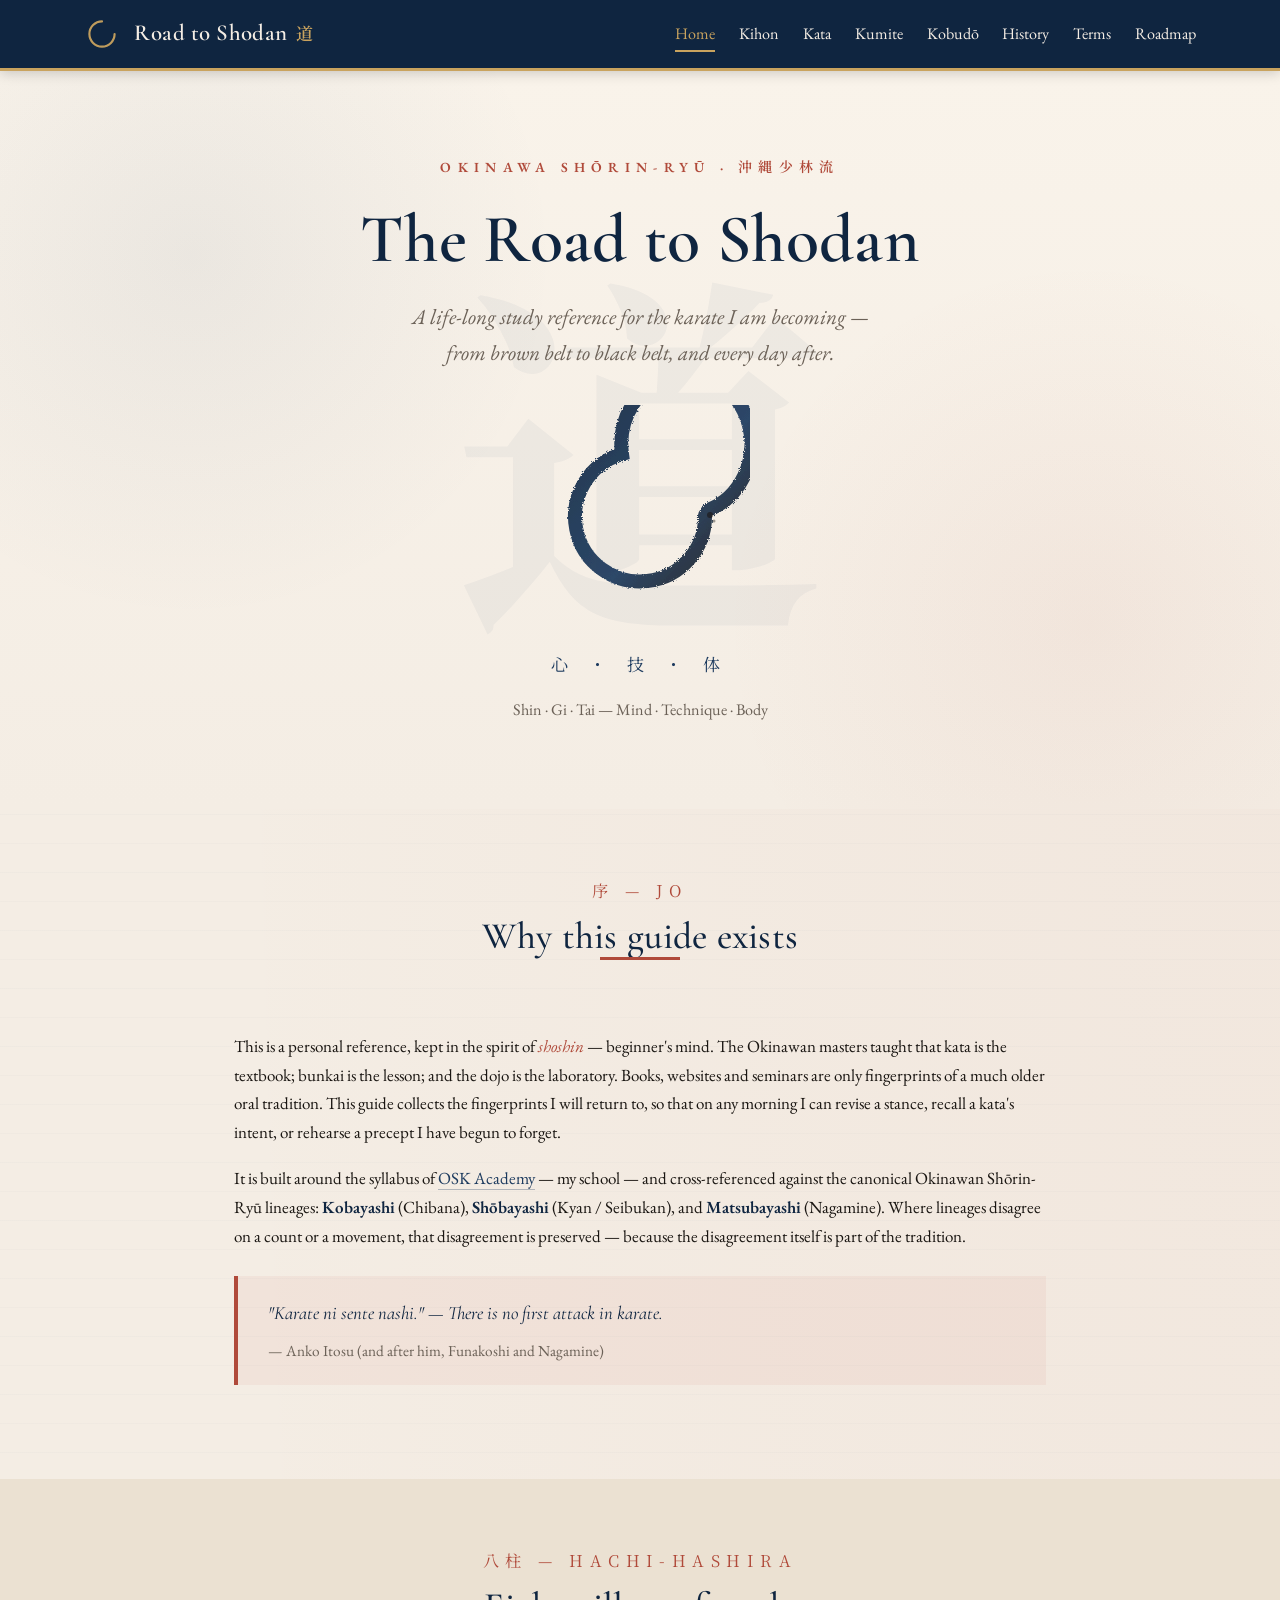
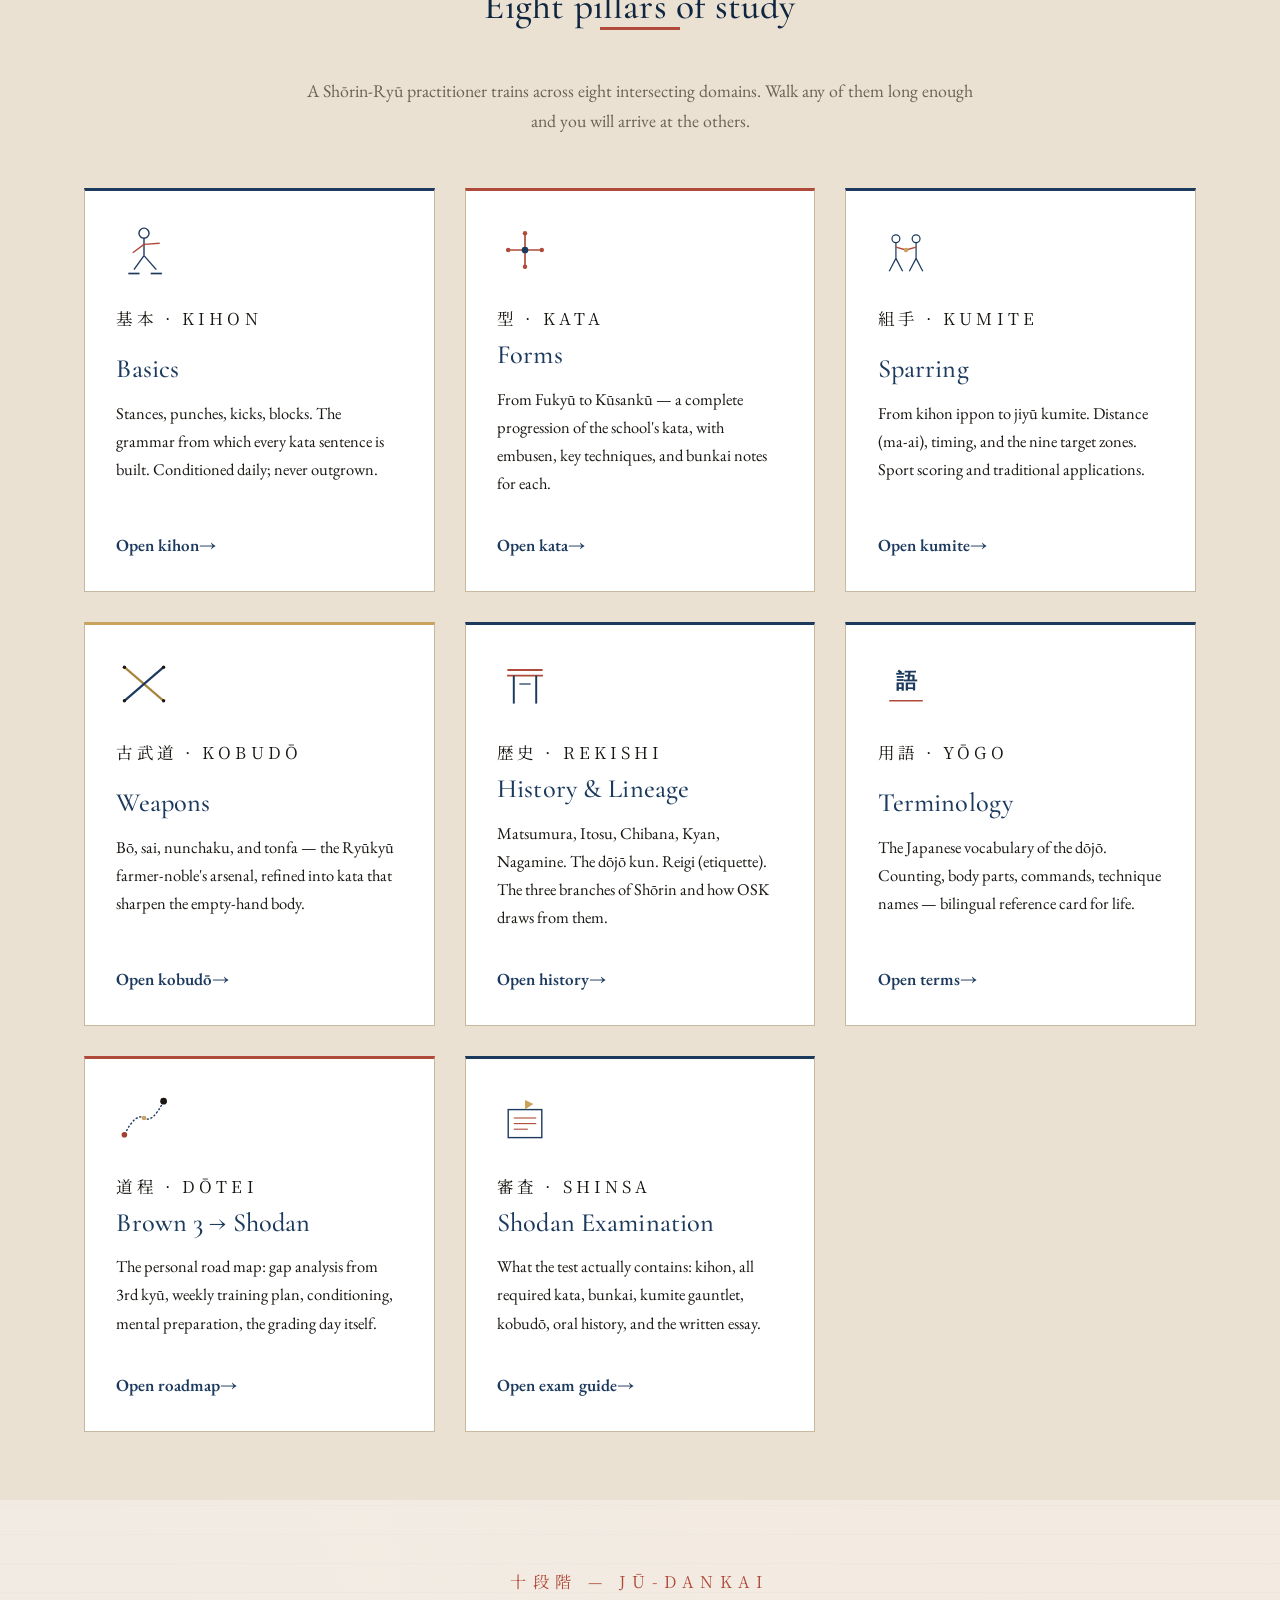
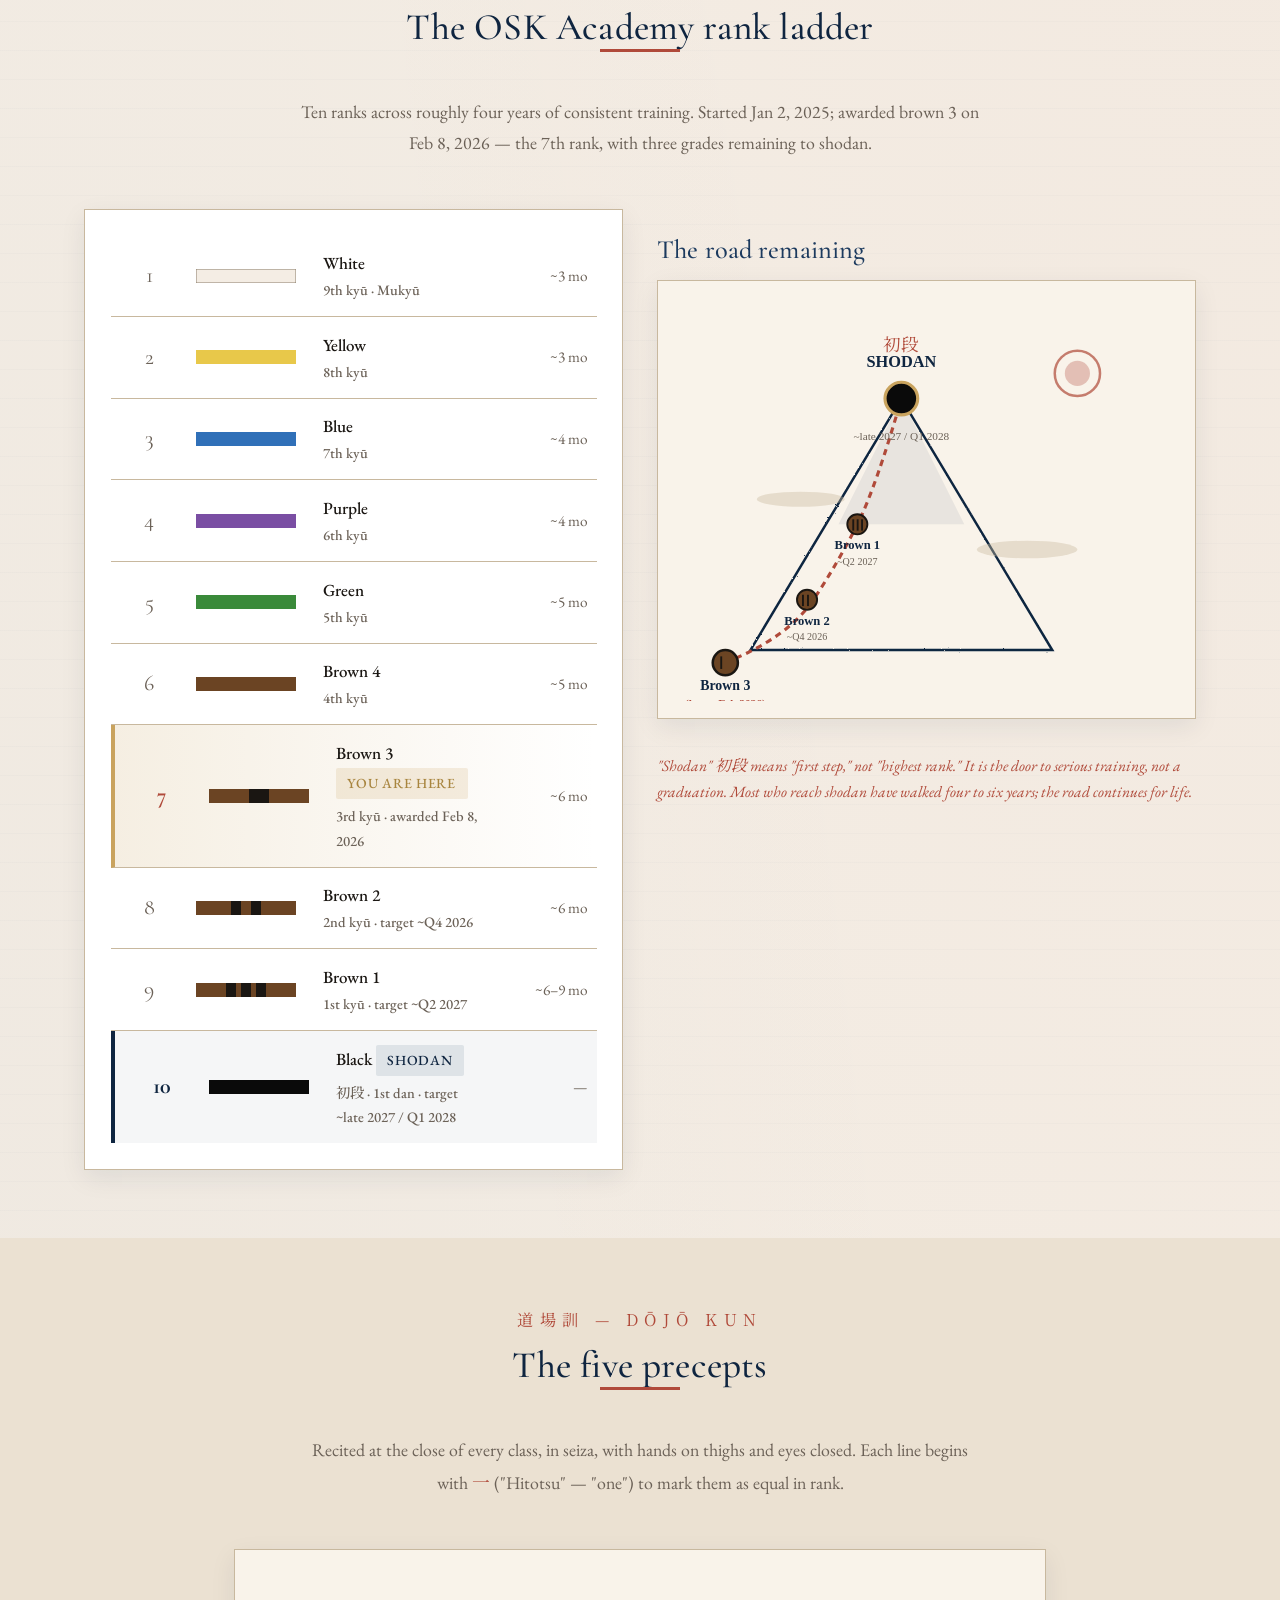
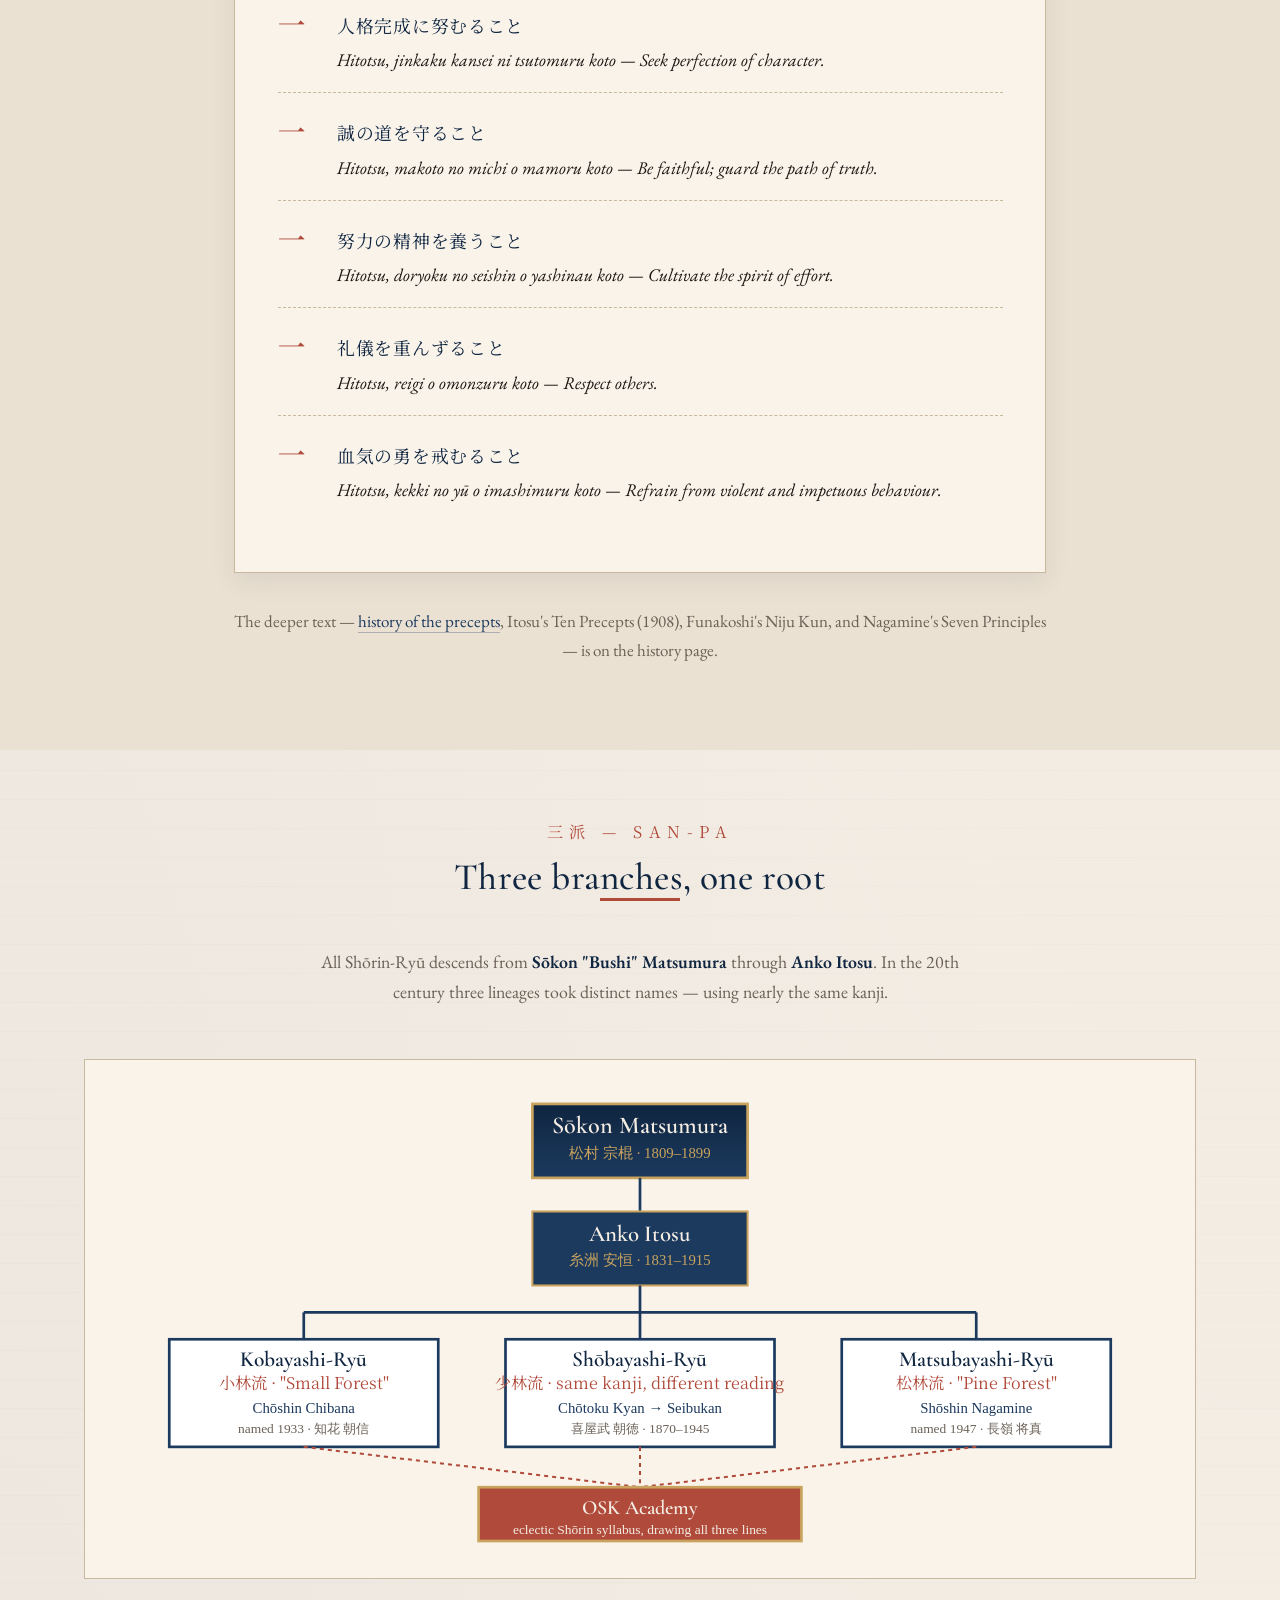
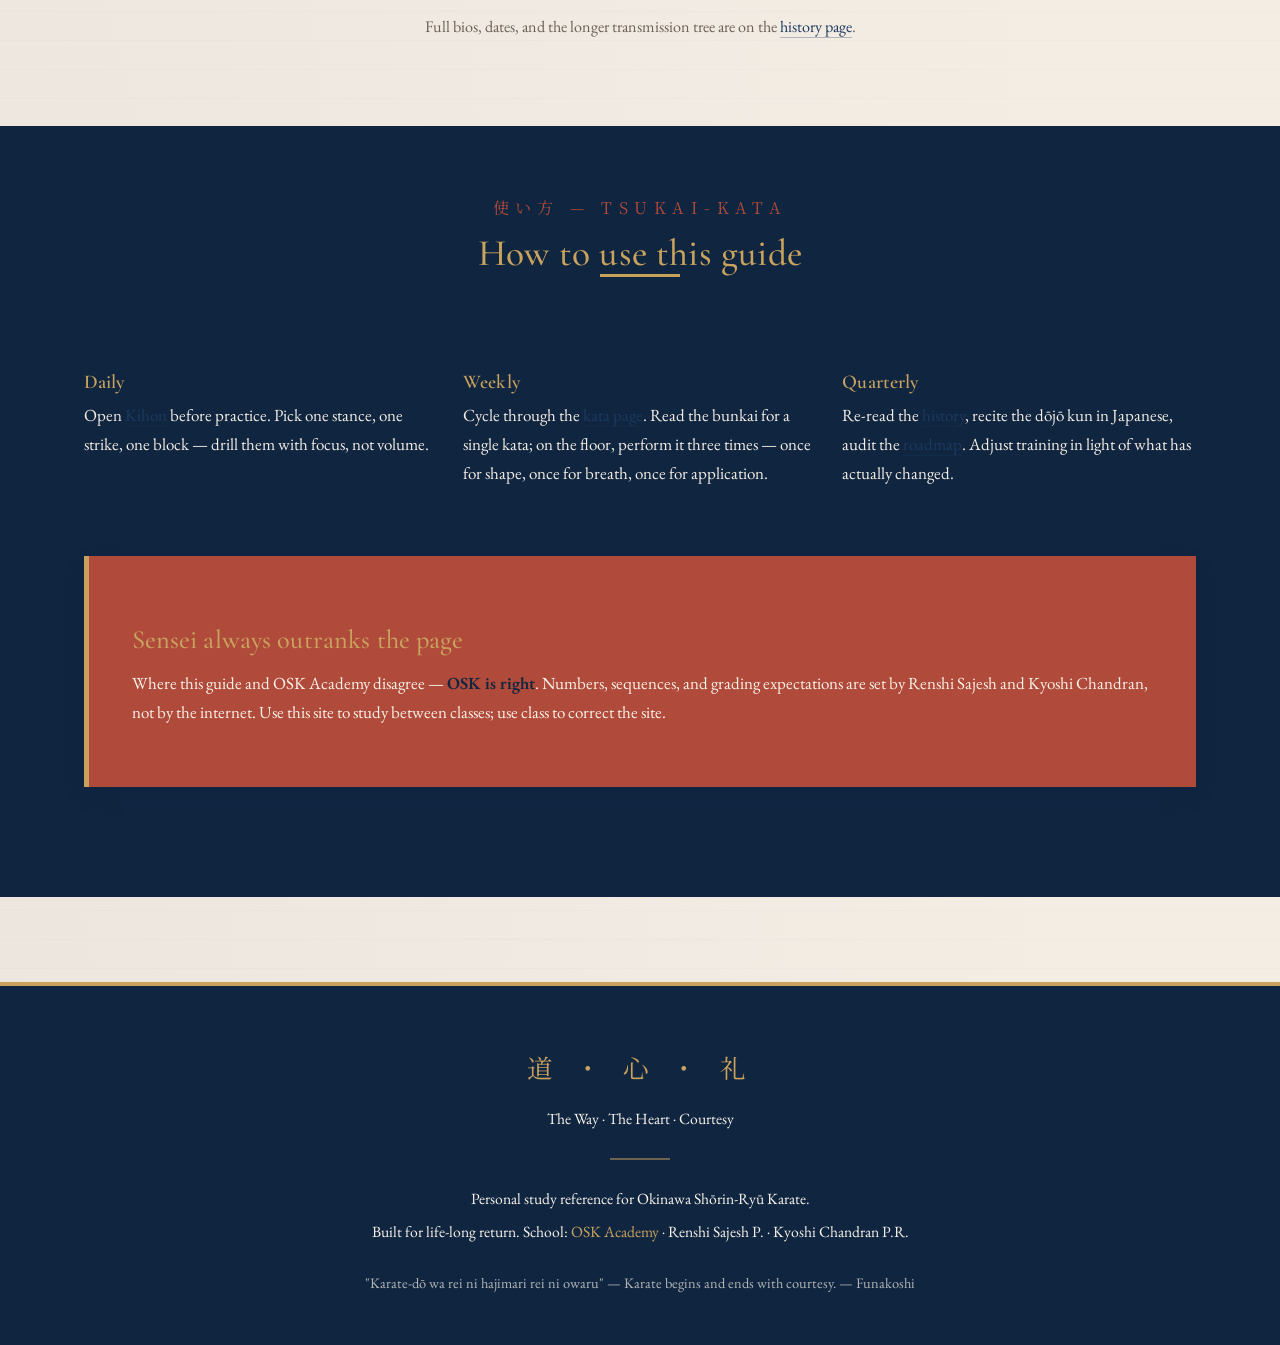
==== index.html @ ff80595d "Correct rank to Brown 3 (3rd kyu, Feb 8 2026); add Cloudflare beacon Belt order in OSK Academy is wh" ====
<!doctype html>
<html lang="en">
<head>
<meta charset="utf-8">
<meta name="viewport" content="width=device-width, initial-scale=1">
<title>Road to Shodan — Okinawa Shorin-Ryu Karate</title>
<meta name="description" content="A life-long study reference for Okinawa Shorin-Ryu Karate. Kihon, kata, kumite, kobudo, history, and the road from brown 3 to shodan.">
<link rel="preconnect" href="https://fonts.googleapis.com">
<link rel="preconnect" href="https://fonts.gstatic.com" crossorigin>
<link href="https://fonts.googleapis.com/css2?family=Cormorant+Garamond:wght@400;500;600;700&family=EB+Garamond:wght@400;500;600&family=Noto+Serif+JP:wght@400;500;700&family=JetBrains+Mono:wght@400;500&display=swap" rel="stylesheet">
<link rel="stylesheet" href="assets/styles.css">
<!-- Cloudflare Web Analytics -->
<script defer src="https://static.cloudflareinsights.com/beacon.min.js" data-cf-beacon='{"token": "e20171382c37479f917e4cc268267b56"}'></script>
</head>
<body>

<!-- ============ TOP NAV ============ -->
<header class="topnav">
  <div class="container">
    <a href="index.html" class="brand">
      <!-- Enso mini logo -->
      <svg width="36" height="36" viewBox="0 0 100 100" aria-hidden="true">
        <defs>
          <filter id="ink-mini" x="-20%" y="-20%" width="140%" height="140%">
            <feTurbulence type="fractalNoise" baseFrequency="0.6" numOctaves="2" seed="3"/>
            <feDisplacementMap in="SourceGraphic" scale="2"/>
          </filter>
        </defs>
        <path d="M 85 50 A 35 35 0 1 1 50 15" fill="none" stroke="#c9a35e" stroke-width="6" stroke-linecap="round" filter="url(#ink-mini)" opacity="0.95"/>
      </svg>
      <span class="brand-text">Road to Shodan<span class="brand-jp">道</span></span>
    </a>
    <nav>
      <ul>
        <li><a href="index.html" class="active">Home</a></li>
        <li><a href="kihon.html">Kihon</a></li>
        <li><a href="kata.html">Kata</a></li>
        <li><a href="kumite.html">Kumite</a></li>
        <li><a href="kobudo.html">Kobudō</a></li>
        <li><a href="history.html">History</a></li>
        <li><a href="terminology.html">Terms</a></li>
        <li><a href="roadmap.html">Roadmap</a></li>
      </ul>
    </nav>
  </div>
</header>

<!-- ============ HERO ============ -->
<section class="hero">
  <div class="kanji-watermark" aria-hidden="true">道</div>
  <div class="container">
    <p class="eyebrow">Okinawa Shōrin-Ryū · 沖縄少林流</p>
    <h1>The Road to Shodan</h1>
    <p class="lede">A life-long study reference for the karate I am becoming —<br>from brown belt to black belt, and every day after.</p>

    <!-- Enso (zen circle) -->
    <svg class="enso-hero" viewBox="0 0 220 220" aria-hidden="true">
      <defs>
        <filter id="ink-rough" x="-10%" y="-10%" width="120%" height="120%">
          <feTurbulence type="fractalNoise" baseFrequency="0.9" numOctaves="2" seed="7"/>
          <feDisplacementMap in="SourceGraphic" scale="3.5"/>
        </filter>
        <linearGradient id="ensoGrad" x1="0%" y1="0%" x2="100%" y2="100%">
          <stop offset="0%" stop-color="#0f2540"/>
          <stop offset="60%" stop-color="#1c3a5e"/>
          <stop offset="100%" stop-color="#1a1612"/>
        </linearGradient>
      </defs>
      <!-- Brush-stroke enso, thick to thin -->
      <path d="M 175 110
               A 65 65 0 1 1 92 49
               A 65 70 0 1 1 178 105"
            fill="none"
            stroke="url(#ensoGrad)"
            stroke-width="14"
            stroke-linecap="round"
            filter="url(#ink-rough)"
            opacity="0.92"/>
      <!-- inner small splatter -->
      <circle cx="180" cy="110" r="3" fill="#1a1612" opacity="0.6"/>
      <circle cx="184" cy="116" r="1.5" fill="#1a1612" opacity="0.4"/>
    </svg>

    <p class="breadcrumb-jp">心 ・ 技 ・ 体</p>
    <p style="color: var(--gray-soft); font-size: 0.95rem; margin-top: 0.25rem;">Shin · Gi · Tai — Mind · Technique · Body</p>
  </div>
</section>

<!-- ============ ABOUT ============ -->
<section>
  <div class="container-narrow">
    <div class="section-title">
      <span class="jp">序 — Jo</span>
      <h2>Why this guide exists</h2>
    </div>
    <p>This is a personal reference, kept in the spirit of <em>shoshin</em> — beginner's mind. The Okinawan masters taught that kata is the textbook; bunkai is the lesson; and the dojo is the laboratory. Books, websites and seminars are only fingerprints of a much older oral tradition. This guide collects the fingerprints I will return to, so that on any morning I can revise a stance, recall a kata's intent, or rehearse a precept I have begun to forget.</p>
    <p>It is built around the syllabus of <a href="https://oskacademy.com" target="_blank" rel="noopener">OSK Academy</a> — my school — and cross-referenced against the canonical Okinawan Shōrin-Ryū lineages: <strong>Kobayashi</strong> (Chibana), <strong>Shōbayashi</strong> (Kyan / Seibukan), and <strong>Matsubayashi</strong> (Nagamine). Where lineages disagree on a count or a movement, that disagreement is preserved — because the disagreement itself is part of the tradition.</p>
    <blockquote>
      "Karate ni sente nashi." — There is no first attack in karate.
      <cite>— Anko Itosu (and after him, Funakoshi and Nagamine)</cite>
    </blockquote>
  </div>
</section>

<!-- ============ EIGHT PILLARS ============ -->
<section class="alt">
  <div class="container">
    <div class="section-title">
      <span class="jp">八柱 — Hachi-Hashira</span>
      <h2>Eight pillars of study</h2>
      <p class="lede">A Shōrin-Ryū practitioner trains across eight intersecting domains. Walk any of them long enough and you will arrive at the others.</p>
    </div>

    <div class="card-grid">

      <a href="kihon.html" class="card" style="border-top-color: var(--indigo);">
        <div class="card-icon">
          <!-- Kihon icon: stance silhouette -->
          <svg width="56" height="56" viewBox="0 0 100 100">
            <circle cx="50" cy="20" r="9" fill="none" stroke="#1c3a5e" stroke-width="2.5"/>
            <line x1="50" y1="29" x2="50" y2="60" stroke="#1c3a5e" stroke-width="2.5"/>
            <line x1="50" y1="40" x2="30" y2="55" stroke="#b04a3a" stroke-width="2.5"/>
            <line x1="50" y1="40" x2="78" y2="38" stroke="#b04a3a" stroke-width="2.5"/>
            <line x1="50" y1="60" x2="32" y2="85" stroke="#1c3a5e" stroke-width="2.5"/>
            <line x1="50" y1="60" x2="72" y2="85" stroke="#1c3a5e" stroke-width="2.5"/>
            <line x1="22" y1="92" x2="42" y2="92" stroke="#1c3a5e" stroke-width="3"/>
            <line x1="62" y1="92" x2="82" y2="92" stroke="#1c3a5e" stroke-width="3"/>
          </svg>
        </div>
        <p class="card-jp">基本 · Kihon</p>
        <h3>Basics</h3>
        <p>Stances, punches, kicks, blocks. The grammar from which every kata sentence is built. Conditioned daily; never outgrown.</p>
        <span class="card-link">Open kihon</span>
      </a>

      <a href="kata.html" class="card accent-beni">
        <div class="card-icon">
          <!-- Kata icon: embusen H -->
          <svg width="56" height="56" viewBox="0 0 100 100">
            <line x1="20" y1="50" x2="80" y2="50" stroke="#b04a3a" stroke-width="3"/>
            <line x1="50" y1="20" x2="50" y2="80" stroke="#b04a3a" stroke-width="3"/>
            <circle cx="20" cy="50" r="4" fill="#b04a3a"/>
            <circle cx="80" cy="50" r="4" fill="#b04a3a"/>
            <circle cx="50" cy="20" r="4" fill="#b04a3a"/>
            <circle cx="50" cy="80" r="4" fill="#b04a3a"/>
            <circle cx="50" cy="50" r="6" fill="#1c3a5e"/>
          </svg>
        </div>
        <p class="card-jp">型 · Kata</p>
        <h3>Forms</h3>
        <p>From Fukyū to Kūsankū — a complete progression of the school's kata, with embusen, key techniques, and bunkai notes for each.</p>
        <span class="card-link">Open kata</span>
      </a>

      <a href="kumite.html" class="card">
        <div class="card-icon">
          <svg width="56" height="56" viewBox="0 0 100 100">
            <circle cx="32" cy="30" r="7" fill="none" stroke="#1c3a5e" stroke-width="2.2"/>
            <circle cx="68" cy="30" r="7" fill="none" stroke="#1c3a5e" stroke-width="2.2"/>
            <line x1="32" y1="37" x2="32" y2="65" stroke="#1c3a5e" stroke-width="2.2"/>
            <line x1="68" y1="37" x2="68" y2="65" stroke="#1c3a5e" stroke-width="2.2"/>
            <line x1="32" y1="45" x2="50" y2="50" stroke="#b04a3a" stroke-width="2.5"/>
            <line x1="68" y1="45" x2="50" y2="50" stroke="#b04a3a" stroke-width="2.5"/>
            <circle cx="50" cy="50" r="4" fill="#c9a35e"/>
            <line x1="32" y1="65" x2="20" y2="88" stroke="#1c3a5e" stroke-width="2.2"/>
            <line x1="32" y1="65" x2="44" y2="88" stroke="#1c3a5e" stroke-width="2.2"/>
            <line x1="68" y1="65" x2="56" y2="88" stroke="#1c3a5e" stroke-width="2.2"/>
            <line x1="68" y1="65" x2="80" y2="88" stroke="#1c3a5e" stroke-width="2.2"/>
          </svg>
        </div>
        <p class="card-jp">組手 · Kumite</p>
        <h3>Sparring</h3>
        <p>From kihon ippon to jiyū kumite. Distance (ma-ai), timing, and the nine target zones. Sport scoring and traditional applications.</p>
        <span class="card-link">Open kumite</span>
      </a>

      <a href="kobudo.html" class="card accent-kincha">
        <div class="card-icon">
          <svg width="56" height="56" viewBox="0 0 100 100">
            <line x1="15" y1="20" x2="85" y2="80" stroke="#a8853f" stroke-width="4"/>
            <line x1="85" y1="20" x2="15" y2="80" stroke="#1c3a5e" stroke-width="4"/>
            <circle cx="15" cy="20" r="3" fill="#1a1612"/>
            <circle cx="85" cy="20" r="3" fill="#1a1612"/>
            <circle cx="15" cy="80" r="3" fill="#1a1612"/>
            <circle cx="85" cy="80" r="3" fill="#1a1612"/>
          </svg>
        </div>
        <p class="card-jp">古武道 · Kobudō</p>
        <h3>Weapons</h3>
        <p>Bō, sai, nunchaku, and tonfa — the Ryūkyū farmer-noble's arsenal, refined into kata that sharpen the empty-hand body.</p>
        <span class="card-link">Open kobudō</span>
      </a>

      <a href="history.html" class="card">
        <div class="card-icon">
          <svg width="56" height="56" viewBox="0 0 100 100">
            <!-- torii gate -->
            <line x1="20" y1="25" x2="80" y2="25" stroke="#b04a3a" stroke-width="4" stroke-linecap="round"/>
            <line x1="18" y1="35" x2="82" y2="35" stroke="#b04a3a" stroke-width="3"/>
            <line x1="30" y1="35" x2="30" y2="85" stroke="#1c3a5e" stroke-width="3.5"/>
            <line x1="70" y1="35" x2="70" y2="85" stroke="#1c3a5e" stroke-width="3.5"/>
            <line x1="40" y1="50" x2="60" y2="50" stroke="#1c3a5e" stroke-width="2.2"/>
          </svg>
        </div>
        <p class="card-jp">歴史 · Rekishi</p>
        <h3>History &amp; Lineage</h3>
        <p>Matsumura, Itosu, Chibana, Kyan, Nagamine. The dōjō kun. Reigi (etiquette). The three branches of Shōrin and how OSK draws from them.</p>
        <span class="card-link">Open history</span>
      </a>

      <a href="terminology.html" class="card">
        <div class="card-icon">
          <svg width="56" height="56" viewBox="0 0 100 100">
            <text x="50" y="58" text-anchor="middle" font-family="serif" font-size="38" fill="#1c3a5e" font-weight="700">語</text>
            <line x1="20" y1="80" x2="80" y2="80" stroke="#b04a3a" stroke-width="2.5"/>
          </svg>
        </div>
        <p class="card-jp">用語 · Yōgo</p>
        <h3>Terminology</h3>
        <p>The Japanese vocabulary of the dōjō. Counting, body parts, commands, technique names — bilingual reference card for life.</p>
        <span class="card-link">Open terms</span>
      </a>

      <a href="roadmap.html" class="card accent-beni">
        <div class="card-icon">
          <svg width="56" height="56" viewBox="0 0 100 100">
            <path d="M 15 80 Q 35 40, 50 50 T 85 20" fill="none" stroke="#1c3a5e" stroke-width="2.5" stroke-dasharray="4 3"/>
            <circle cx="15" cy="80" r="5" fill="#a04030"/>
            <circle cx="50" cy="50" r="4" fill="#c9a35e"/>
            <circle cx="85" cy="20" r="6" fill="#1a1612"/>
          </svg>
        </div>
        <p class="card-jp">道程 · Dōtei</p>
        <h3>Brown 3 → Shodan</h3>
        <p>The personal road map: gap analysis from 3rd kyū, weekly training plan, conditioning, mental preparation, the grading day itself.</p>
        <span class="card-link">Open roadmap</span>
      </a>

      <a href="roadmap.html#shodan-test" class="card">
        <div class="card-icon">
          <svg width="56" height="56" viewBox="0 0 100 100">
            <rect x="20" y="35" width="60" height="50" fill="none" stroke="#1c3a5e" stroke-width="2.5"/>
            <line x1="30" y1="50" x2="70" y2="50" stroke="#b04a3a" stroke-width="2"/>
            <line x1="30" y1="60" x2="70" y2="60" stroke="#b04a3a" stroke-width="2"/>
            <line x1="30" y1="70" x2="55" y2="70" stroke="#b04a3a" stroke-width="2"/>
            <path d="M 50 35 L 50 18 L 65 25 L 50 35 Z" fill="#c9a35e"/>
          </svg>
        </div>
        <p class="card-jp">審査 · Shinsa</p>
        <h3>Shodan Examination</h3>
        <p>What the test actually contains: kihon, all required kata, bunkai, kumite gauntlet, kobudō, oral history, and the written essay.</p>
        <span class="card-link">Open exam guide</span>
      </a>

    </div>
  </div>
</section>

<!-- ============ RANK LADDER ============ -->
<section>
  <div class="container">
    <div class="section-title">
      <span class="jp">十段階 — Jū-dankai</span>
      <h2>The OSK Academy rank ladder</h2>
      <p class="lede">Ten ranks across roughly four years of consistent training. Started Jan 2, 2025; awarded brown 3 on Feb 8, 2026 — the 7th rank, with three grades remaining to shodan.</p>
    </div>

    <div class="row-2">
      <div class="belt-ladder">

        <div class="rank-row">
          <div class="belt-num">1</div>
          <svg class="belt-vis" width="100" height="14" viewBox="0 0 100 14"><rect width="100" height="14" fill="#f4ede4" stroke="#8a7d6a" stroke-width="1"/></svg>
          <div class="belt-name">White<small>9th kyū · Mukyū</small></div>
          <div class="belt-time">~3 mo</div>
        </div>

        <div class="rank-row">
          <div class="belt-num">2</div>
          <svg class="belt-vis" width="100" height="14"><rect width="100" height="14" fill="#e8c84a"/></svg>
          <div class="belt-name">Yellow<small>8th kyū</small></div>
          <div class="belt-time">~3 mo</div>
        </div>

        <div class="rank-row">
          <div class="belt-num">3</div>
          <svg class="belt-vis" width="100" height="14"><rect width="100" height="14" fill="#3070b8"/></svg>
          <div class="belt-name">Blue<small>7th kyū</small></div>
          <div class="belt-time">~4 mo</div>
        </div>

        <div class="rank-row">
          <div class="belt-num">4</div>
          <svg class="belt-vis" width="100" height="14"><rect width="100" height="14" fill="#7a4ea3"/></svg>
          <div class="belt-name">Purple<small>6th kyū</small></div>
          <div class="belt-time">~4 mo</div>
        </div>

        <div class="rank-row">
          <div class="belt-num">5</div>
          <svg class="belt-vis" width="100" height="14"><rect width="100" height="14" fill="#3a8a3a"/></svg>
          <div class="belt-name">Green<small>5th kyū</small></div>
          <div class="belt-time">~5 mo</div>
        </div>

        <div class="rank-row">
          <div class="belt-num">6</div>
          <svg class="belt-vis" width="100" height="14"><rect width="100" height="14" fill="#6b4423"/></svg>
          <div class="belt-name">Brown 4<small>4th kyū</small></div>
          <div class="belt-time">~5 mo</div>
        </div>

        <div class="rank-row current">
          <div class="belt-num">7</div>
          <svg class="belt-vis" width="100" height="14"><rect width="100" height="14" fill="#6b4423"/><rect x="40" width="20" height="14" fill="#1a1612"/></svg>
          <div class="belt-name">Brown 3 <span class="tag tag-kincha">YOU ARE HERE</span><small>3rd kyū · awarded Feb 8, 2026</small></div>
          <div class="belt-time">~6 mo</div>
        </div>

        <div class="rank-row">
          <div class="belt-num">8</div>
          <svg class="belt-vis" width="100" height="14"><rect width="100" height="14" fill="#6b4423"/><rect x="35" width="10" height="14" fill="#1a1612"/><rect x="55" width="10" height="14" fill="#1a1612"/></svg>
          <div class="belt-name">Brown 2<small>2nd kyū · target ~Q4 2026</small></div>
          <div class="belt-time">~6 mo</div>
        </div>

        <div class="rank-row">
          <div class="belt-num">9</div>
          <svg class="belt-vis" width="100" height="14"><rect width="100" height="14" fill="#6b4423"/><rect x="30" width="10" height="14" fill="#1a1612"/><rect x="45" width="10" height="14" fill="#1a1612"/><rect x="60" width="10" height="14" fill="#1a1612"/></svg>
          <div class="belt-name">Brown 1<small>1st kyū · target ~Q2 2027</small></div>
          <div class="belt-time">~6–9 mo</div>
        </div>

        <div class="rank-row target">
          <div class="belt-num">10</div>
          <svg class="belt-vis" width="100" height="14"><rect width="100" height="14" fill="#0a0a0a"/></svg>
          <div class="belt-name">Black <span class="tag">SHODAN</span><small>初段 · 1st dan · target ~late 2027 / Q1 2028</small></div>
          <div class="belt-time">—</div>
        </div>

      </div>

      <!-- Road-to-shodan SVG -->
      <div>
        <h3>The road remaining</h3>
        <svg viewBox="0 0 400 320" style="width:100%; height:auto; background: var(--washi-cream); border: 1px solid var(--line); padding: 1rem; box-shadow: var(--shadow-soft);">
          <defs>
            <filter id="ink-road" x="-10%" y="-10%" width="120%" height="120%">
              <feTurbulence type="fractalNoise" baseFrequency="0.7" numOctaves="2"/>
              <feDisplacementMap in="SourceGraphic" scale="1.5"/>
            </filter>
          </defs>
          <!-- mountain -->
          <path d="M 60 280 L 180 80 L 300 280 Z" fill="none" stroke="#0f2540" stroke-width="2" filter="url(#ink-road)"/>
          <path d="M 130 180 L 180 80 L 230 180 Z" fill="rgba(28, 58, 94, 0.08)"/>
          <!-- mist clouds -->
          <ellipse cx="100" cy="160" rx="35" ry="6" fill="#c8b89e" opacity="0.4"/>
          <ellipse cx="280" cy="200" rx="40" ry="7" fill="#c8b89e" opacity="0.4"/>
          <!-- path -->
          <path d="M 40 290 Q 90 270, 110 240 T 145 180 T 180 80" fill="none" stroke="#b04a3a" stroke-width="2.5" stroke-dasharray="5 4"/>
          <!-- waypoint 1: Brown 3 (here) -->
          <circle cx="40" cy="290" r="10" fill="#6b4423" stroke="#1a1612" stroke-width="2"/>
          <rect x="36" y="285" width="1.5" height="10" fill="#1a1612"/>
          <text x="40" y="312" text-anchor="middle" font-family="serif" font-size="11" fill="#0f2540" font-weight="600">Brown 3</text>
          <text x="40" y="325" text-anchor="middle" font-family="serif" font-size="9" fill="#b04a3a" font-weight="600">(here · Feb 2026)</text>

          <!-- waypoint 2: Brown 2 -->
          <circle cx="105" cy="240" r="8" fill="#6b4423" stroke="#1a1612" stroke-width="1.5"/>
          <rect x="101" y="236" width="1.5" height="9" fill="#1a1612"/>
          <rect x="105" y="236" width="1.5" height="9" fill="#1a1612"/>
          <text x="105" y="260" text-anchor="middle" font-family="serif" font-size="10" fill="#0f2540" font-weight="600">Brown 2</text>
          <text x="105" y="272" text-anchor="middle" font-family="serif" font-size="8" fill="#6b6157">~Q4 2026</text>

          <!-- waypoint 3: Brown 1 -->
          <circle cx="145" cy="180" r="8" fill="#6b4423" stroke="#1a1612" stroke-width="1.5"/>
          <rect x="141" y="176" width="1.5" height="9" fill="#1a1612"/>
          <rect x="144.5" y="176" width="1.5" height="9" fill="#1a1612"/>
          <rect x="148" y="176" width="1.5" height="9" fill="#1a1612"/>
          <text x="145" y="200" text-anchor="middle" font-family="serif" font-size="10" fill="#0f2540" font-weight="600">Brown 1</text>
          <text x="145" y="212" text-anchor="middle" font-family="serif" font-size="8" fill="#6b6157">~Q2 2027</text>

          <!-- waypoint 4: SHODAN -->
          <circle cx="180" cy="80" r="13" fill="#0a0a0a" stroke="#c9a35e" stroke-width="2.5"/>
          <text x="180" y="55" text-anchor="middle" font-family="serif" font-size="13" fill="#0f2540" font-weight="700">SHODAN</text>
          <text x="180" y="42" text-anchor="middle" font-family="'Noto Serif JP', serif" font-size="14" fill="#b04a3a">初段</text>
          <text x="180" y="113" text-anchor="middle" font-family="serif" font-size="9" fill="#6b6157">~late 2027 / Q1 2028</text>

          <!-- sun -->
          <circle cx="320" cy="60" r="18" fill="none" stroke="#b04a3a" stroke-width="2" opacity="0.7"/>
          <circle cx="320" cy="60" r="10" fill="#b04a3a" opacity="0.3"/>
        </svg>

        <p class="mt-3" style="font-size:0.92rem; color: var(--gray-soft);">
          <em>"Shodan" 初段 means "first step," not "highest rank." It is the door to serious training, not a graduation. Most who reach shodan have walked four to six years; the road continues for life.</em>
        </p>
      </div>
    </div>
  </div>
</section>

<!-- ============ DOJO KUN ============ -->
<section class="alt">
  <div class="container-narrow">
    <div class="section-title">
      <span class="jp">道場訓 — Dōjō Kun</span>
      <h2>The five precepts</h2>
      <p class="lede">Recited at the close of every class, in seiza, with hands on thighs and eyes closed. Each line begins with <span class="text-jp">一</span> ("Hitotsu" — "one") to mark them as equal in rank.</p>
    </div>

    <div class="dojo-kun">
      <ol>
        <li>
          <span class="kun-jp">人格完成に努むること</span>
          <span class="kun-en">Hitotsu, jinkaku kansei ni tsutomuru koto — Seek perfection of character.</span>
        </li>
        <li>
          <span class="kun-jp">誠の道を守ること</span>
          <span class="kun-en">Hitotsu, makoto no michi o mamoru koto — Be faithful; guard the path of truth.</span>
        </li>
        <li>
          <span class="kun-jp">努力の精神を養うこと</span>
          <span class="kun-en">Hitotsu, doryoku no seishin o yashinau koto — Cultivate the spirit of effort.</span>
        </li>
        <li>
          <span class="kun-jp">礼儀を重んずること</span>
          <span class="kun-en">Hitotsu, reigi o omonzuru koto — Respect others.</span>
        </li>
        <li>
          <span class="kun-jp">血気の勇を戒むること</span>
          <span class="kun-en">Hitotsu, kekki no yū o imashimuru koto — Refrain from violent and impetuous behaviour.</span>
        </li>
      </ol>
    </div>

    <p style="text-align:center; color: var(--gray-soft); margin-top: 1.5rem;">
      The deeper text — <a href="history.html#dojo-kun">history of the precepts</a>, Itosu's Ten Precepts (1908), Funakoshi's Niju Kun, and Nagamine's Seven Principles — is on the history page.
    </p>
  </div>
</section>

<!-- ============ THREE BRANCHES OF SHORIN ============ -->
<section>
  <div class="container">
    <div class="section-title">
      <span class="jp">三派 — San-pa</span>
      <h2>Three branches, one root</h2>
      <p class="lede">All Shōrin-Ryū descends from <strong>Sōkon "Bushi" Matsumura</strong> through <strong>Anko Itosu</strong>. In the 20th century three lineages took distinct names — using nearly the same kanji.</p>
    </div>

    <svg viewBox="0 0 800 360" style="width:100%; height:auto; background: var(--washi-cream); border: 1px solid var(--line); padding: 1rem;">
      <defs>
        <linearGradient id="rootGrad" x1="0%" y1="0%" x2="0%" y2="100%">
          <stop offset="0%" stop-color="#0f2540"/>
          <stop offset="100%" stop-color="#1c3a5e"/>
        </linearGradient>
      </defs>

      <!-- root -->
      <rect x="320" y="20" width="160" height="55" fill="url(#rootGrad)" stroke="#c9a35e" stroke-width="2"/>
      <text x="400" y="42" text-anchor="middle" font-family="'Cormorant Garamond', serif" font-size="18" fill="#f4ede4" font-weight="600">Sōkon Matsumura</text>
      <text x="400" y="60" text-anchor="middle" font-family="serif" font-size="11" fill="#c9a35e">松村 宗棍 · 1809–1899</text>

      <!-- arrow down -->
      <line x1="400" y1="75" x2="400" y2="100" stroke="#1c3a5e" stroke-width="2"/>

      <rect x="320" y="100" width="160" height="55" fill="#1c3a5e" stroke="#c9a35e" stroke-width="1.5"/>
      <text x="400" y="122" text-anchor="middle" font-family="'Cormorant Garamond', serif" font-size="17" fill="#f4ede4" font-weight="600">Anko Itosu</text>
      <text x="400" y="140" text-anchor="middle" font-family="serif" font-size="11" fill="#c9a35e">糸洲 安恒 · 1831–1915</text>

      <!-- branches -->
      <line x1="400" y1="155" x2="400" y2="175" stroke="#1c3a5e" stroke-width="2"/>
      <line x1="150" y1="175" x2="650" y2="175" stroke="#1c3a5e" stroke-width="2"/>
      <line x1="150" y1="175" x2="150" y2="195" stroke="#1c3a5e" stroke-width="2"/>
      <line x1="400" y1="175" x2="400" y2="195" stroke="#1c3a5e" stroke-width="2"/>
      <line x1="650" y1="175" x2="650" y2="195" stroke="#1c3a5e" stroke-width="2"/>

      <!-- Kobayashi -->
      <rect x="50" y="195" width="200" height="80" fill="#fff" stroke="#1c3a5e" stroke-width="2"/>
      <text x="150" y="215" text-anchor="middle" font-family="'Cormorant Garamond', serif" font-size="16" fill="#0f2540" font-weight="600">Kobayashi-Ryū</text>
      <text x="150" y="232" text-anchor="middle" font-family="'Noto Serif JP', serif" font-size="12" fill="#b04a3a">小林流 · "Small Forest"</text>
      <text x="150" y="250" text-anchor="middle" font-family="serif" font-size="11" fill="#1c3a5e">Chōshin Chibana</text>
      <text x="150" y="265" text-anchor="middle" font-family="serif" font-size="10" fill="#6b6157">named 1933 · 知花 朝信</text>

      <!-- Shobayashi -->
      <rect x="300" y="195" width="200" height="80" fill="#fff" stroke="#1c3a5e" stroke-width="2"/>
      <text x="400" y="215" text-anchor="middle" font-family="'Cormorant Garamond', serif" font-size="16" fill="#0f2540" font-weight="600">Shōbayashi-Ryū</text>
      <text x="400" y="232" text-anchor="middle" font-family="'Noto Serif JP', serif" font-size="12" fill="#b04a3a">少林流 · same kanji, different reading</text>
      <text x="400" y="250" text-anchor="middle" font-family="serif" font-size="11" fill="#1c3a5e">Chōtoku Kyan → Seibukan</text>
      <text x="400" y="265" text-anchor="middle" font-family="serif" font-size="10" fill="#6b6157">喜屋武 朝徳 · 1870–1945</text>

      <!-- Matsubayashi -->
      <rect x="550" y="195" width="200" height="80" fill="#fff" stroke="#1c3a5e" stroke-width="2"/>
      <text x="650" y="215" text-anchor="middle" font-family="'Cormorant Garamond', serif" font-size="16" fill="#0f2540" font-weight="600">Matsubayashi-Ryū</text>
      <text x="650" y="232" text-anchor="middle" font-family="'Noto Serif JP', serif" font-size="12" fill="#b04a3a">松林流 · "Pine Forest"</text>
      <text x="650" y="250" text-anchor="middle" font-family="serif" font-size="11" fill="#1c3a5e">Shōshin Nagamine</text>
      <text x="650" y="265" text-anchor="middle" font-family="serif" font-size="10" fill="#6b6157">named 1947 · 長嶺 将真</text>

      <!-- OSK Academy -->
      <line x1="150" y1="275" x2="400" y2="305" stroke="#b04a3a" stroke-width="1.5" stroke-dasharray="3 3"/>
      <line x1="400" y1="275" x2="400" y2="305" stroke="#b04a3a" stroke-width="1.5" stroke-dasharray="3 3"/>
      <line x1="650" y1="275" x2="400" y2="305" stroke="#b04a3a" stroke-width="1.5" stroke-dasharray="3 3"/>

      <rect x="280" y="305" width="240" height="40" fill="#b04a3a" stroke="#c9a35e" stroke-width="2"/>
      <text x="400" y="325" text-anchor="middle" font-family="'Cormorant Garamond', serif" font-size="15" fill="#f4ede4" font-weight="600">OSK Academy</text>
      <text x="400" y="340" text-anchor="middle" font-family="serif" font-size="10" fill="#f4ede4">eclectic Shōrin syllabus, drawing all three lines</text>
    </svg>

    <p class="mt-3" style="text-align:center; color: var(--gray-soft); font-size: 0.95rem;">Full bios, dates, and the longer transmission tree are on the <a href="history.html">history page</a>.</p>
  </div>
</section>

<!-- ============ HOW TO USE ============ -->
<section class="dark">
  <div class="container">
    <div class="section-title">
      <span class="jp">使い方 — Tsukai-kata</span>
      <h2>How to use this guide</h2>
    </div>

    <div class="row-3">
      <div>
        <h4 style="color:var(--kincha);">Daily</h4>
        <p>Open <a href="kihon.html">Kihon</a> before practice. Pick one stance, one strike, one block — drill them with focus, not volume.</p>
      </div>
      <div>
        <h4 style="color:var(--kincha);">Weekly</h4>
        <p>Cycle through the <a href="kata.html">kata page</a>. Read the bunkai for a single kata; on the floor, perform it three times — once for shape, once for breath, once for application.</p>
      </div>
      <div>
        <h4 style="color:var(--kincha);">Quarterly</h4>
        <p>Re-read the <a href="history.html">history</a>, recite the dōjō kun in Japanese, audit the <a href="roadmap.html">roadmap</a>. Adjust training in light of what has actually changed.</p>
      </div>
    </div>

    <div class="callout warm" style="margin-top: 3rem;">
      <h3>Sensei always outranks the page</h3>
      <p>Where this guide and OSK Academy disagree — <strong>OSK is right</strong>. Numbers, sequences, and grading expectations are set by Renshi Sajesh and Kyoshi Chandran, not by the internet. Use this site to study between classes; use class to correct the site.</p>
    </div>
  </div>
</section>

<!-- ============ FOOTER ============ -->
<footer>
  <div class="container">
    <div class="footer-jp">道 ・ 心 ・ 礼</div>
    <p>The Way · The Heart · Courtesy</p>
    <div class="footer-rule"></div>
    <p>Personal study reference for Okinawa Shōrin-Ryū Karate.</p>
    <p>Built for life-long return. School: <a href="https://oskacademy.com" target="_blank" rel="noopener">OSK Academy</a> · Renshi Sajesh P. · Kyoshi Chandran P.R.</p>
    <p style="margin-top: 1.5rem; font-size: 0.85rem; color: var(--washi-cream); opacity: 0.7;">
      "Karate-dō wa rei ni hajimari rei ni owaru" — Karate begins and ends with courtesy. — Funakoshi
    </p>
  </div>
</footer>

</body>
</html>
---- assets/styles.css ----
/* ==========================================================
   ROAD TO SHODAN — Okinawa Shorin-Ryu Karate
   Design system: traditional Japanese dojo aesthetic
   Palette: washi paper, sumi ink, aizome indigo, beni red, kincha gold
   ========================================================== */

:root {
  --washi:        #f4ede4;   /* paper background */
  --washi-deep:   #ebe1d2;   /* deeper paper */
  --washi-cream:  #f9f3ea;   /* lightest paper */
  --sumi:         #1a1612;   /* sumi ink */
  --indigo:       #1c3a5e;   /* aizome indigo */
  --indigo-deep:  #0f2540;   /* deepest indigo */
  --indigo-light: #3a5d85;   /* faded indigo */
  --beni:         #b04a3a;   /* beni red (accent) */
  --beni-soft:    #d57d6e;
  --kincha:       #c9a35e;   /* gold-brown */
  --kincha-deep:  #a8853f;
  --gray-soft:    #6b6157;
  --line:         #c8b89e;
  --shadow-soft:  0 8px 24px rgba(15, 37, 64, 0.08);
  --shadow-hover: 0 14px 32px rgba(15, 37, 64, 0.16);
}

* { box-sizing: border-box; margin: 0; padding: 0; }

html { scroll-behavior: smooth; font-size: 17px; }

body {
  font-family: 'EB Garamond', 'Cormorant Garamond', 'Noto Serif JP', Georgia, 'Times New Roman', serif;
  background: var(--washi);
  color: var(--sumi);
  line-height: 1.7;
  background-image:
    repeating-linear-gradient(0deg, transparent, transparent 28px, rgba(28, 58, 94, 0.018) 28px, rgba(28, 58, 94, 0.018) 29px),
    radial-gradient(ellipse at top right, rgba(176, 74, 58, 0.04), transparent 60%),
    radial-gradient(ellipse at bottom left, rgba(28, 58, 94, 0.04), transparent 60%);
  min-height: 100vh;
}

/* ============ Typography ============ */
h1, h2, h3, h4, h5 {
  font-family: 'Cormorant Garamond', 'EB Garamond', 'Noto Serif JP', Georgia, serif;
  font-weight: 500;
  color: var(--indigo-deep);
  letter-spacing: 0.005em;
  line-height: 1.25;
}
h1 { font-size: 3.4rem; font-weight: 600; }
h2 { font-size: 2.2rem; margin-bottom: 1.25rem; padding-bottom: 0.6rem; border-bottom: 1px solid var(--line); position: relative; }
h2::after {
  content: ''; position: absolute; bottom: -1px; left: 0;
  width: 80px; height: 3px; background: var(--beni);
}
h3 { font-size: 1.55rem; color: var(--indigo); margin-bottom: 0.75rem; margin-top: 1.5rem; }
h4 { font-size: 1.15rem; color: var(--beni); margin-bottom: 0.4rem; margin-top: 1.25rem; font-weight: 600; }
h5 { font-size: 1rem; color: var(--gray-soft); text-transform: uppercase; letter-spacing: 0.18em; margin-top: 1rem; margin-bottom: 0.4rem; }

p { margin-bottom: 1rem; }
strong { color: var(--indigo-deep); font-weight: 600; }
em { color: var(--beni); }

a { color: var(--indigo); text-decoration: none; border-bottom: 1px solid rgba(28, 58, 94, 0.3); transition: all 0.18s ease; }
a:hover { color: var(--beni); border-bottom-color: var(--beni); }

ul, ol { margin: 0 0 1rem 1.4rem; }
li { margin-bottom: 0.4rem; }

hr { border: none; height: 1px; background: var(--line); margin: 2rem 0; }

/* ============ Layout ============ */
.container { max-width: 1180px; margin: 0 auto; padding: 0 2rem; }
.container-narrow { max-width: 880px; margin: 0 auto; padding: 0 2rem; }

section { padding: 4rem 0; }
section.alt { background: var(--washi-deep); }
section.dark { background: var(--indigo-deep); color: var(--washi); }
section.dark h2, section.dark h3, section.dark h4 { color: var(--kincha); }
section.dark h2::after { background: var(--kincha); }

.section-title { text-align: center; margin-bottom: 3rem; }
.section-title h2 { display: inline-block; border-bottom: none; padding-bottom: 0; }
.section-title h2::after { left: 50%; transform: translateX(-50%); }
.section-title .jp { display: block; font-family: 'Noto Serif JP', serif; color: var(--beni); font-size: 0.95rem; margin-bottom: 0.5rem; letter-spacing: 0.4em; text-transform: uppercase; }
.section-title .lede { max-width: 680px; margin: 1.5rem auto 0; color: var(--gray-soft); font-size: 1.05rem; }

/* ============ Top Navigation ============ */
.topnav {
  background: var(--indigo-deep);
  color: var(--washi);
  position: sticky;
  top: 0;
  z-index: 100;
  border-bottom: 3px solid var(--kincha);
  box-shadow: 0 2px 12px rgba(0,0,0,0.18);
}
.topnav .container {
  display: flex;
  align-items: center;
  justify-content: space-between;
  padding: 0.85rem 2rem;
  flex-wrap: wrap;
  gap: 1rem;
}
.brand { display: flex; align-items: center; gap: 0.85rem; border: none; }
.brand:hover { border: none; }
.brand-text { font-family: 'Cormorant Garamond', serif; font-size: 1.35rem; color: var(--washi); font-weight: 600; letter-spacing: 0.02em; }
.brand-jp { font-family: 'Noto Serif JP', serif; color: var(--kincha); margin-left: 0.5rem; font-size: 1rem; }
.brand svg { display: block; }

.topnav nav ul { list-style: none; display: flex; gap: 1.4rem; flex-wrap: wrap; margin: 0; }
.topnav nav li { margin: 0; }
.topnav nav a { color: var(--washi); border: none; font-size: 0.95rem; padding: 0.3rem 0; border-bottom: 2px solid transparent; font-family: 'EB Garamond', serif; }
.topnav nav a:hover { color: var(--kincha); border-bottom-color: var(--kincha); }
.topnav nav a.active { color: var(--kincha); border-bottom-color: var(--kincha); }

/* ============ Hero ============ */
.hero {
  padding: 5rem 0 4rem;
  text-align: center;
  position: relative;
  overflow: hidden;
  background: linear-gradient(180deg, var(--washi-cream) 0%, var(--washi) 100%);
}
.hero::before {
  content: ''; position: absolute; inset: 0;
  background-image:
    radial-gradient(circle at 15% 25%, rgba(28, 58, 94, 0.06), transparent 30%),
    radial-gradient(circle at 85% 75%, rgba(176, 74, 58, 0.06), transparent 30%);
  pointer-events: none;
}
.hero .kanji-watermark {
  position: absolute;
  font-family: 'Noto Serif JP', serif;
  font-size: 22rem;
  font-weight: 700;
  color: rgba(28, 58, 94, 0.045);
  top: 50%; left: 50%;
  transform: translate(-50%, -50%);
  pointer-events: none; user-select: none;
  z-index: 0; line-height: 1;
}
.hero > * { position: relative; z-index: 1; }
.hero .eyebrow { color: var(--beni); letter-spacing: 0.45em; text-transform: uppercase; font-size: 0.82rem; margin-bottom: 1rem; font-weight: 600; }
.hero h1 { margin-bottom: 1rem; font-size: 4rem; }
.hero .lede { max-width: 720px; margin: 0 auto 2rem; font-size: 1.25rem; color: var(--gray-soft); font-style: italic; }
.hero .enso-hero { width: 220px; height: 220px; margin: 1.5rem auto; display: block; }
.hero .breadcrumb-jp { color: var(--indigo); font-family: 'Noto Serif JP', serif; font-size: 1rem; letter-spacing: 0.5em; }

/* ============ Card Grid ============ */
.card-grid { display: grid; grid-template-columns: repeat(auto-fit, minmax(280px, 1fr)); gap: 1.75rem; }
.card-grid-2 { display: grid; grid-template-columns: repeat(auto-fit, minmax(360px, 1fr)); gap: 1.75rem; }
.card {
  background: white;
  border: 1px solid var(--line);
  border-top: 3px solid var(--indigo);
  padding: 1.85rem;
  transition: transform 0.22s ease, box-shadow 0.22s ease, border-top-color 0.22s ease;
  position: relative;
  display: flex;
  flex-direction: column;
}
.card.accent-beni { border-top-color: var(--beni); }
.card.accent-kincha { border-top-color: var(--kincha); }
.card:hover { transform: translateY(-4px); box-shadow: var(--shadow-hover); border-top-color: var(--beni); }
.card-jp { color: var(--beni); font-family: 'Noto Serif JP', serif; font-size: 0.85rem; letter-spacing: 0.25em; margin-bottom: 0.4rem; text-transform: uppercase; }
.card h3 { margin-top: 0; margin-bottom: 0.75rem; }
.card p { font-size: 0.97rem; color: var(--sumi); flex-grow: 1; }
.card-link { display: inline-block; margin-top: 1rem; font-weight: 600; color: var(--indigo); border: none; }
.card-link::after { content: ' →'; transition: transform 0.2s; display: inline-block; }
.card-link:hover::after { transform: translateX(4px); }
.card-icon { margin-bottom: 1rem; }

/* ============ Tables ============ */
table { width: 100%; border-collapse: collapse; margin: 1.25rem 0; background: white; box-shadow: var(--shadow-soft); }
th { background: var(--indigo-deep); color: var(--washi); padding: 0.85rem 1rem; text-align: left; font-weight: 500; font-family: 'Cormorant Garamond', serif; font-size: 1.05rem; letter-spacing: 0.03em; }
td { padding: 0.75rem 1rem; border-bottom: 1px solid var(--line); }
tr:nth-child(even) td { background: rgba(244, 237, 228, 0.55); }
td.jp { font-family: 'Noto Serif JP', serif; color: var(--beni); }

/* ============ Quotes & Callouts ============ */
blockquote {
  border-left: 4px solid var(--beni);
  padding: 1.25rem 1.75rem;
  background: rgba(176, 74, 58, 0.06);
  font-style: italic;
  color: var(--indigo-deep);
  margin: 1.5rem 0;
  font-size: 1.1rem;
  font-family: 'Cormorant Garamond', serif;
}
blockquote cite { display: block; margin-top: 0.5rem; font-style: normal; color: var(--gray-soft); font-size: 0.9rem; font-family: 'EB Garamond', serif; }

.callout { background: var(--indigo-deep); color: var(--washi); padding: 2.5rem; margin: 2.5rem 0; position: relative; box-shadow: var(--shadow-soft); border-left: 5px solid var(--kincha); }
.callout h3, .callout h4 { color: var(--kincha); }
.callout p { color: var(--washi-cream); }
.callout.warm { background: var(--beni); border-left-color: var(--kincha); }
.callout.paper { background: var(--washi-cream); color: var(--sumi); border-left-color: var(--beni); }
.callout.paper h3, .callout.paper h4 { color: var(--indigo-deep); }
.callout.paper p { color: var(--sumi); }

/* ============ Pre / Code ============ */
code { font-family: 'JetBrains Mono', 'SF Mono', 'Courier New', monospace; background: rgba(28, 58, 94, 0.08); padding: 0.1rem 0.35rem; font-size: 0.92em; border-radius: 2px; color: var(--indigo-deep); }
pre { background: var(--sumi); color: var(--washi); padding: 1.5rem; overflow-x: auto; border-left: 4px solid var(--kincha); margin: 1rem 0; font-size: 0.92rem; }
pre code { background: none; color: inherit; padding: 0; }

/* ============ Footer ============ */
footer { background: var(--indigo-deep); color: var(--washi); padding: 3.5rem 0 2.5rem; text-align: center; margin-top: 5rem; border-top: 4px solid var(--kincha); }
footer .footer-jp { font-family: 'Noto Serif JP', serif; color: var(--kincha); font-size: 1.5rem; letter-spacing: 0.3em; margin-bottom: 1rem; }
footer p { color: var(--washi-cream); font-size: 0.92rem; margin-bottom: 0.4rem; }
footer a { color: var(--kincha); border: none; }
footer a:hover { color: var(--washi); }
footer .footer-rule { width: 60px; height: 2px; background: var(--kincha); margin: 1.5rem auto; opacity: 0.5; }

/* ============ Utility ============ */
.text-center { text-align: center; }
.text-jp { font-family: 'Noto Serif JP', serif; color: var(--beni); }
.mt-1 { margin-top: 0.5rem; } .mt-2 { margin-top: 1rem; } .mt-3 { margin-top: 1.5rem; } .mt-4 { margin-top: 2rem; }
.mb-1 { margin-bottom: 0.5rem; } .mb-2 { margin-bottom: 1rem; } .mb-3 { margin-bottom: 1.5rem; } .mb-4 { margin-bottom: 2rem; }
.row-2 { display: grid; grid-template-columns: 1fr 1fr; gap: 2rem; align-items: start; }
.row-3 { display: grid; grid-template-columns: repeat(3, 1fr); gap: 1.5rem; }
.row-4 { display: grid; grid-template-columns: repeat(4, 1fr); gap: 1.25rem; }

.tag { display: inline-block; background: rgba(28, 58, 94, 0.1); color: var(--indigo-deep); padding: 0.2rem 0.7rem; font-size: 0.82rem; font-weight: 500; margin-right: 0.4rem; margin-bottom: 0.3rem; border-radius: 2px; letter-spacing: 0.05em; }
.tag-beni { background: rgba(176, 74, 58, 0.12); color: var(--beni); }
.tag-kincha { background: rgba(201, 163, 94, 0.18); color: var(--kincha-deep); }

/* ============ Belt Ladder ============ */
.belt-ladder { background: white; padding: 1.5rem; box-shadow: var(--shadow-soft); border: 1px solid var(--line); }
.rank-row { display: grid; grid-template-columns: 60px 110px 1fr 90px; align-items: center; gap: 1rem; padding: 0.8rem 0.5rem; border-bottom: 1px solid var(--line); }
.rank-row:last-child { border-bottom: none; }
.rank-row .belt-num { font-family: 'Cormorant Garamond', serif; font-size: 1.3rem; color: var(--gray-soft); text-align: center; }
.rank-row .belt-vis { display: block; }
.rank-row .belt-name { font-weight: 500; }
.rank-row .belt-name small { display: block; color: var(--gray-soft); font-size: 0.85rem; }
.rank-row .belt-time { color: var(--gray-soft); font-size: 0.9rem; text-align: right; }
.rank-row.current { background: linear-gradient(90deg, rgba(201, 163, 94, 0.18), rgba(201, 163, 94, 0)); border-left: 4px solid var(--kincha); padding-left: 1rem; }
.rank-row.current .belt-num { color: var(--beni); font-weight: 700; }
.rank-row.target { background: rgba(15, 37, 64, 0.04); border-left: 4px solid var(--indigo-deep); padding-left: 1rem; }
.rank-row.target .belt-num { color: var(--indigo-deep); font-weight: 700; }

/* ============ Technique Block ============ */
.technique {
  display: grid;
  grid-template-columns: 220px 1fr;
  gap: 1.75rem;
  align-items: start;
  background: white;
  border: 1px solid var(--line);
  padding: 1.5rem;
  margin-bottom: 1.5rem;
  box-shadow: var(--shadow-soft);
  transition: box-shadow 0.2s;
}
.technique:hover { box-shadow: var(--shadow-hover); }
.technique .svg-box { background: rgba(28, 58, 94, 0.04); padding: 1rem; display: flex; align-items: center; justify-content: center; min-height: 180px; }
.technique .svg-box svg { width: 100%; max-width: 180px; height: auto; }
.technique .name-jp { color: var(--beni); font-family: 'Noto Serif JP', serif; font-size: 0.85rem; letter-spacing: 0.25em; margin-bottom: 0.25rem; text-transform: uppercase; }
.technique h3 { margin-top: 0; margin-bottom: 0.6rem; }
.technique .meta { font-size: 0.88rem; color: var(--gray-soft); margin-bottom: 0.5rem; }
.technique .meta span { margin-right: 1rem; }

/* ============ Kata Card ============ */
.kata-card {
  background: white;
  border: 1px solid var(--line);
  border-top: 3px solid var(--indigo);
  padding: 1.75rem;
  margin-bottom: 1.5rem;
  box-shadow: var(--shadow-soft);
}
.kata-card .kata-header { display: grid; grid-template-columns: 1fr 200px; gap: 1.5rem; align-items: start; margin-bottom: 1rem; }
.kata-card .kata-header-text h3 { margin-top: 0; font-size: 1.7rem; color: var(--indigo-deep); }
.kata-card .kata-header-text .kanji { font-family: 'Noto Serif JP', serif; color: var(--beni); font-size: 1.4rem; margin-left: 0.5rem; }
.kata-card .kata-header-text .meaning { color: var(--gray-soft); font-style: italic; margin-bottom: 0.5rem; }
.kata-card .kata-meta { display: flex; gap: 0.4rem; flex-wrap: wrap; margin-bottom: 0.6rem; }
.kata-card .embusen-box { background: rgba(28, 58, 94, 0.04); padding: 0.75rem; border: 1px solid var(--line); }
.kata-card .embusen-box svg { display: block; margin: 0 auto; }
.kata-card .embusen-box .embusen-label { text-align: center; font-size: 0.8rem; color: var(--gray-soft); margin-top: 0.4rem; letter-spacing: 0.1em; text-transform: uppercase; }
.kata-card .key-techniques { background: var(--washi-deep); padding: 0.85rem 1.1rem; border-left: 3px solid var(--kincha); margin: 0.75rem 0; font-size: 0.95rem; }
.kata-card .bunkai-list { background: rgba(176, 74, 58, 0.04); padding: 1rem 1.25rem; border-left: 3px solid var(--beni); }
.kata-card .bunkai-list h5 { color: var(--beni); margin-top: 0; }

/* ============ Lineage Tree ============ */
.lineage { padding: 2rem 0; overflow-x: auto; }

/* ============ Dojo Kun ============ */
.dojo-kun { background: var(--washi-cream); padding: 2.5rem; box-shadow: var(--shadow-soft); border: 1px solid var(--line); margin: 2rem 0; }
.dojo-kun ol { list-style: none; margin: 0; padding: 0; counter-reset: kun; }
.dojo-kun li { padding: 1rem 0 1rem 3.5rem; border-bottom: 1px dashed var(--line); position: relative; counter-increment: kun; }
.dojo-kun li:last-child { border-bottom: none; }
.dojo-kun li::before { content: '一'; position: absolute; left: 0; top: 1rem; font-family: 'Noto Serif JP', serif; color: var(--beni); font-size: 1.6rem; font-weight: 700; line-height: 1; }
.dojo-kun .kun-jp { display: block; font-family: 'Noto Serif JP', serif; color: var(--indigo-deep); font-size: 1.05rem; margin-bottom: 0.3rem; letter-spacing: 0.04em; }
.dojo-kun .kun-en { display: block; color: var(--sumi); font-size: 1.05rem; font-style: italic; }

/* ============ Timeline ============ */
.timeline { position: relative; padding-left: 2.25rem; margin: 2rem 0; }
.timeline::before { content: ''; position: absolute; left: 8px; top: 8px; bottom: 8px; width: 2px; background: var(--indigo-light); }
.timeline-item { position: relative; padding-bottom: 1.75rem; }
.timeline-item::before { content: ''; position: absolute; left: -22px; top: 6px; width: 14px; height: 14px; border-radius: 50%; background: var(--beni); border: 3px solid var(--washi); box-shadow: 0 0 0 1px var(--beni); }
.timeline-item.milestone::before { background: var(--kincha); box-shadow: 0 0 0 1px var(--kincha-deep); }
.timeline-item h4 { margin-top: 0; }
.timeline-item .date { color: var(--gray-soft); font-size: 0.85rem; letter-spacing: 0.1em; text-transform: uppercase; margin-bottom: 0.3rem; }

/* ============ Practice Schedule ============ */
.schedule-grid { display: grid; grid-template-columns: 100px repeat(7, 1fr); gap: 0.5rem; background: white; padding: 1rem; box-shadow: var(--shadow-soft); border: 1px solid var(--line); font-size: 0.85rem; }
.schedule-grid .sched-cell { padding: 0.6rem 0.5rem; }
.schedule-grid .sched-head { background: var(--indigo-deep); color: var(--washi); font-weight: 500; text-align: center; }
.schedule-grid .sched-time { color: var(--gray-soft); border-right: 1px solid var(--line); padding-right: 0.75rem; }
.schedule-grid .sched-active { background: rgba(176, 74, 58, 0.1); border-left: 3px solid var(--beni); }
.schedule-grid .sched-rest { background: rgba(28, 58, 94, 0.05); color: var(--gray-soft); font-style: italic; text-align: center; }

/* ============ Vital Points body diagram support ============ */
.kyusho-grid { display: grid; grid-template-columns: 280px 1fr; gap: 2rem; align-items: start; }

/* ============ Print ============ */
@media print {
  .topnav, footer, .hero::before, .kanji-watermark { display: none; }
  body { background: white; color: black; font-size: 11pt; }
  .card, .technique, .kata-card { break-inside: avoid; box-shadow: none; }
  h1, h2, h3 { color: black; }
  a { color: black; }
}

/* ============ Responsive ============ */
@media (max-width: 920px) {
  h1 { font-size: 2.6rem; }
  h2 { font-size: 1.8rem; }
  .hero h1 { font-size: 2.6rem; }
  .container { padding: 0 1.25rem; }
  .row-2, .row-3, .row-4 { grid-template-columns: 1fr; }
  .technique { grid-template-columns: 1fr; }
  .technique .svg-box { max-width: 240px; margin: 0 auto; }
  .kata-card .kata-header { grid-template-columns: 1fr; }
  .kyusho-grid { grid-template-columns: 1fr; }
  .hero { padding: 3rem 0 2rem; }
  .hero .kanji-watermark { font-size: 12rem; }
  .topnav .container { padding: 0.6rem 1rem; }
  .topnav nav ul { gap: 0.85rem; font-size: 0.88rem; }
  .rank-row { grid-template-columns: 40px 80px 1fr; }
  .rank-row .belt-time { display: none; }
  .schedule-grid { font-size: 0.7rem; padding: 0.5rem; }
}
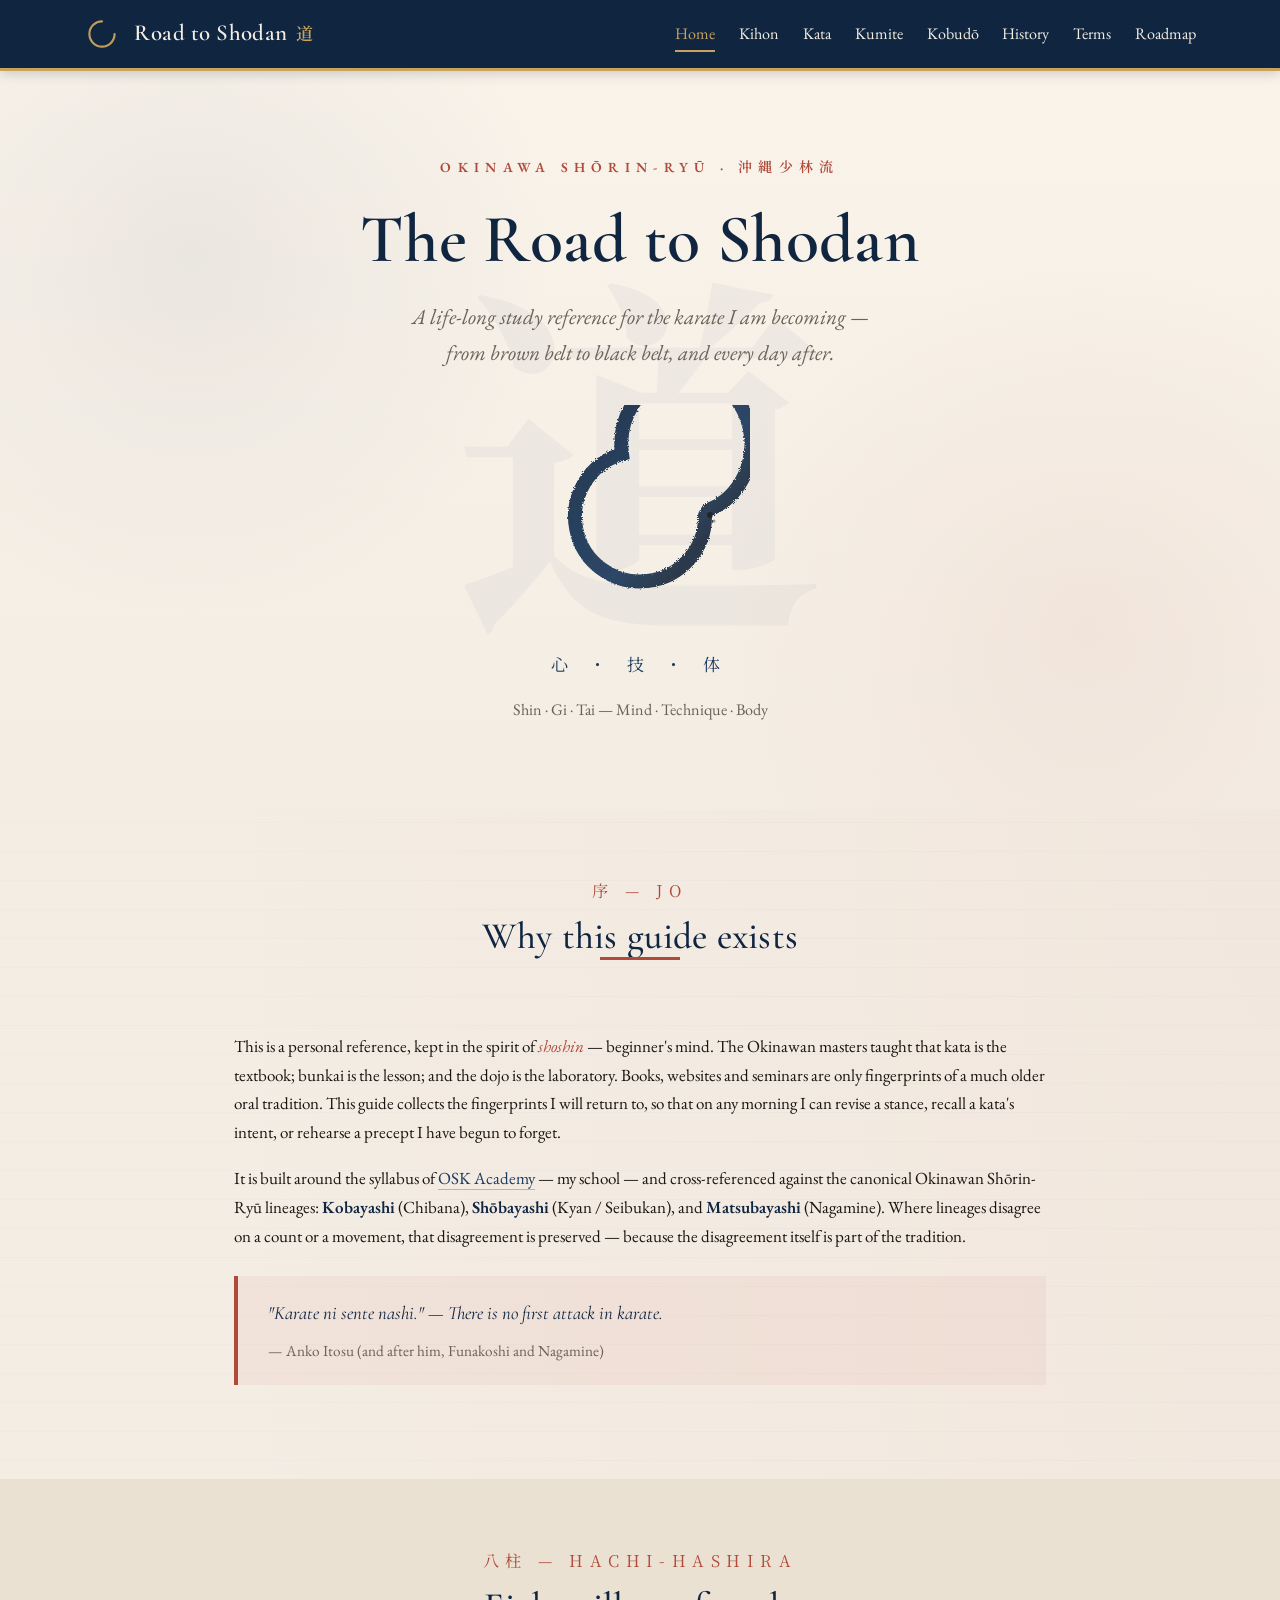
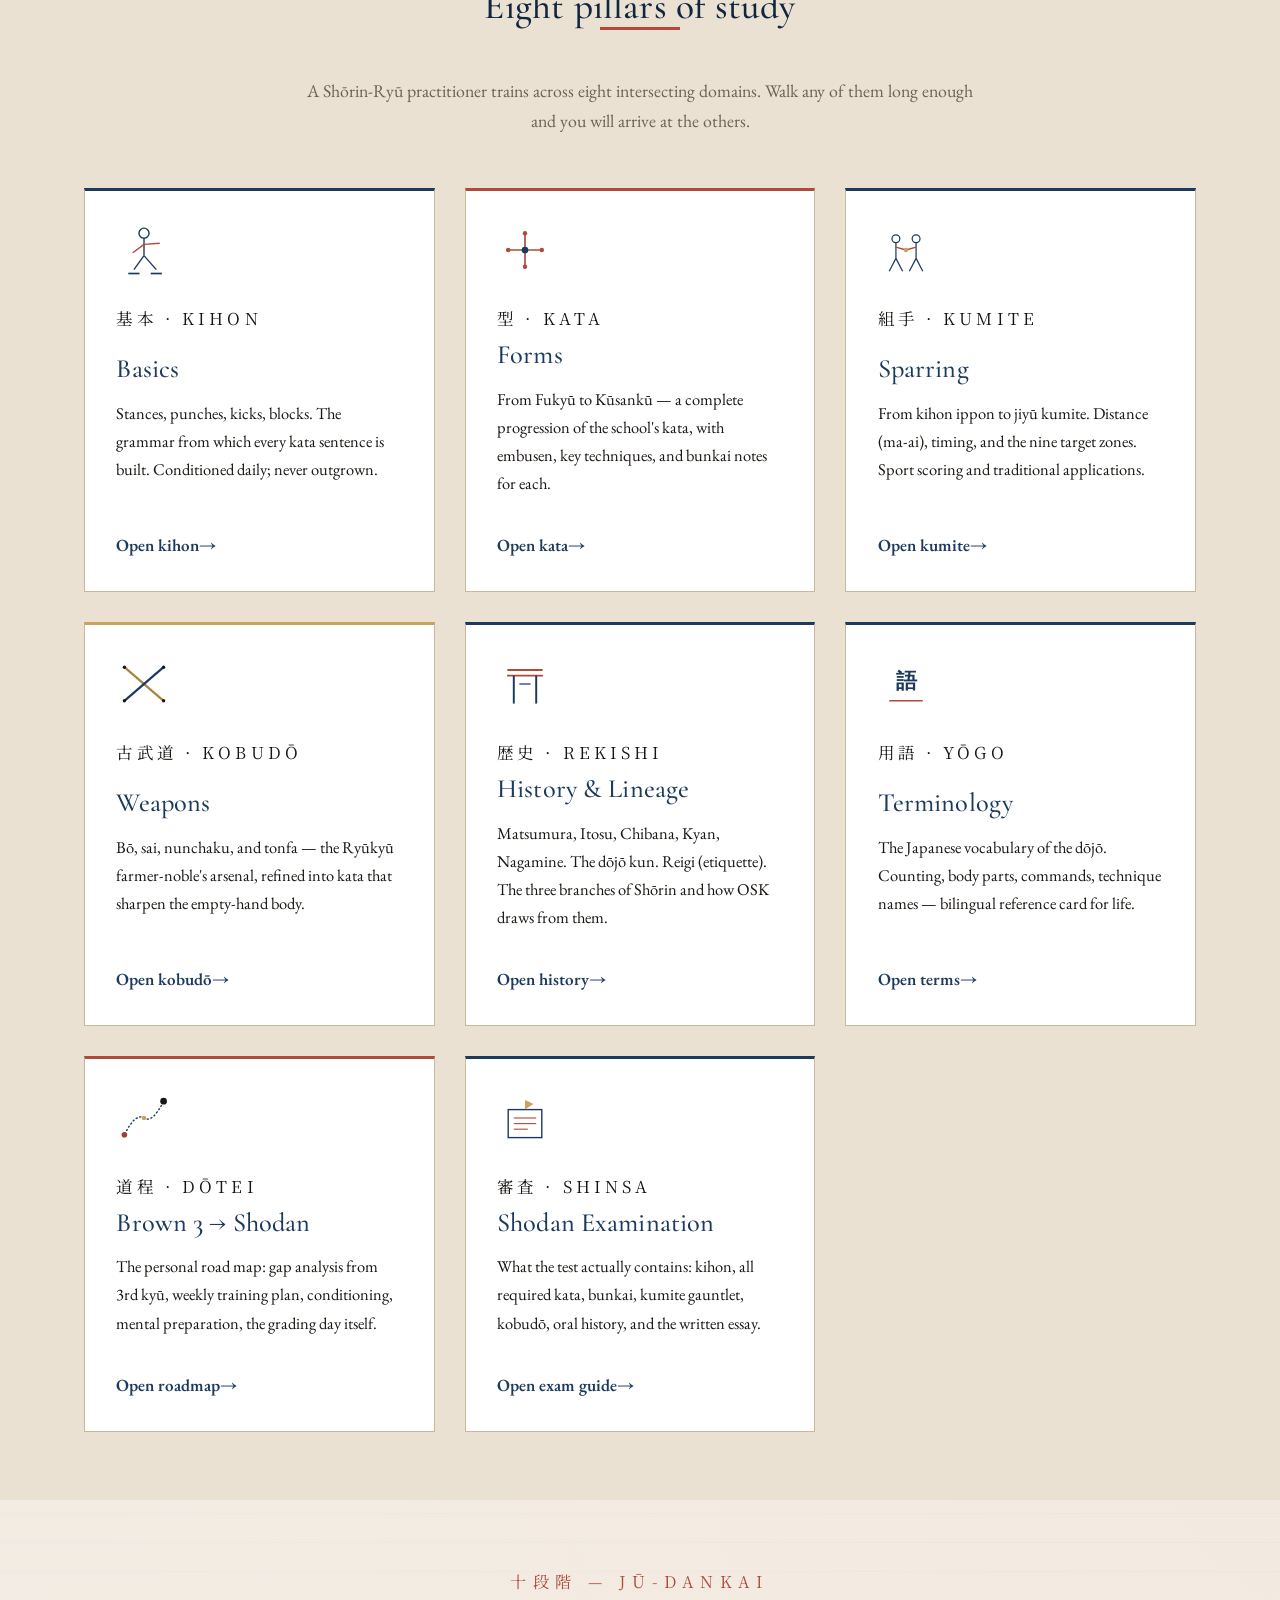
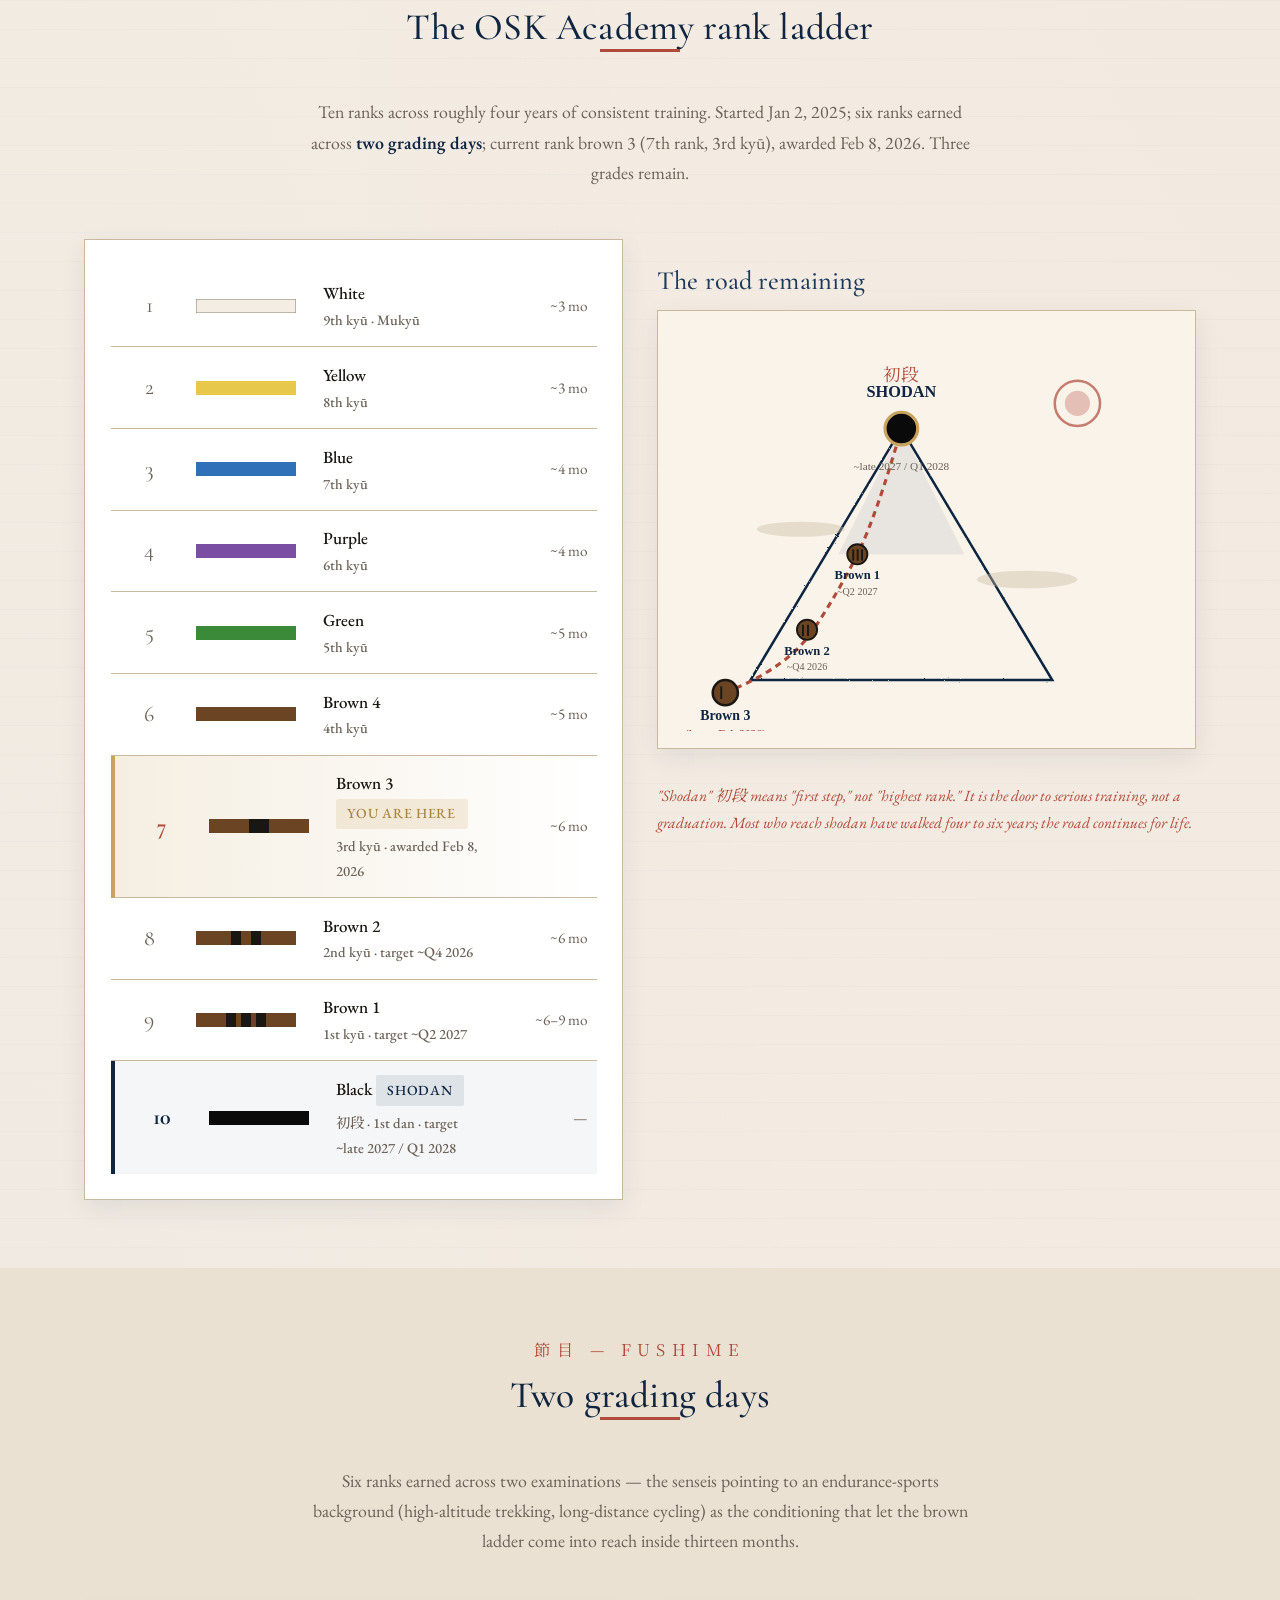
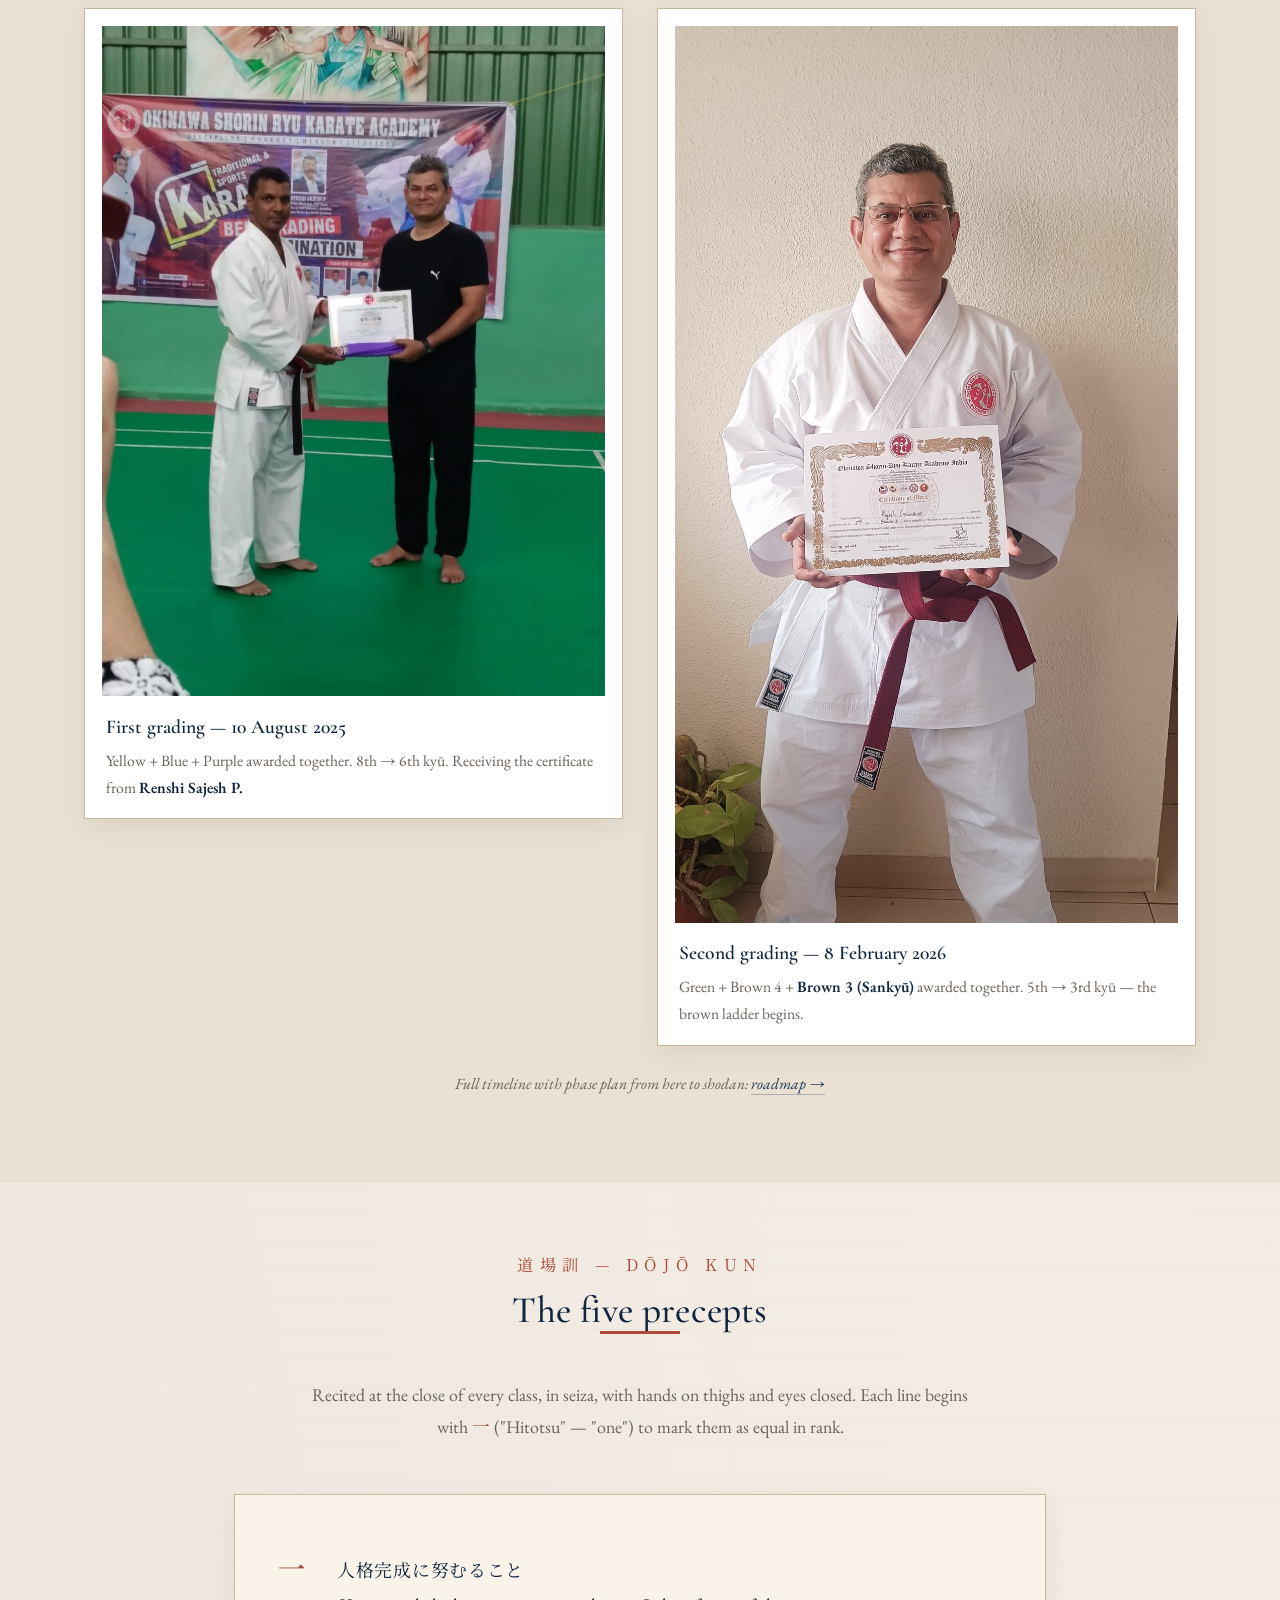
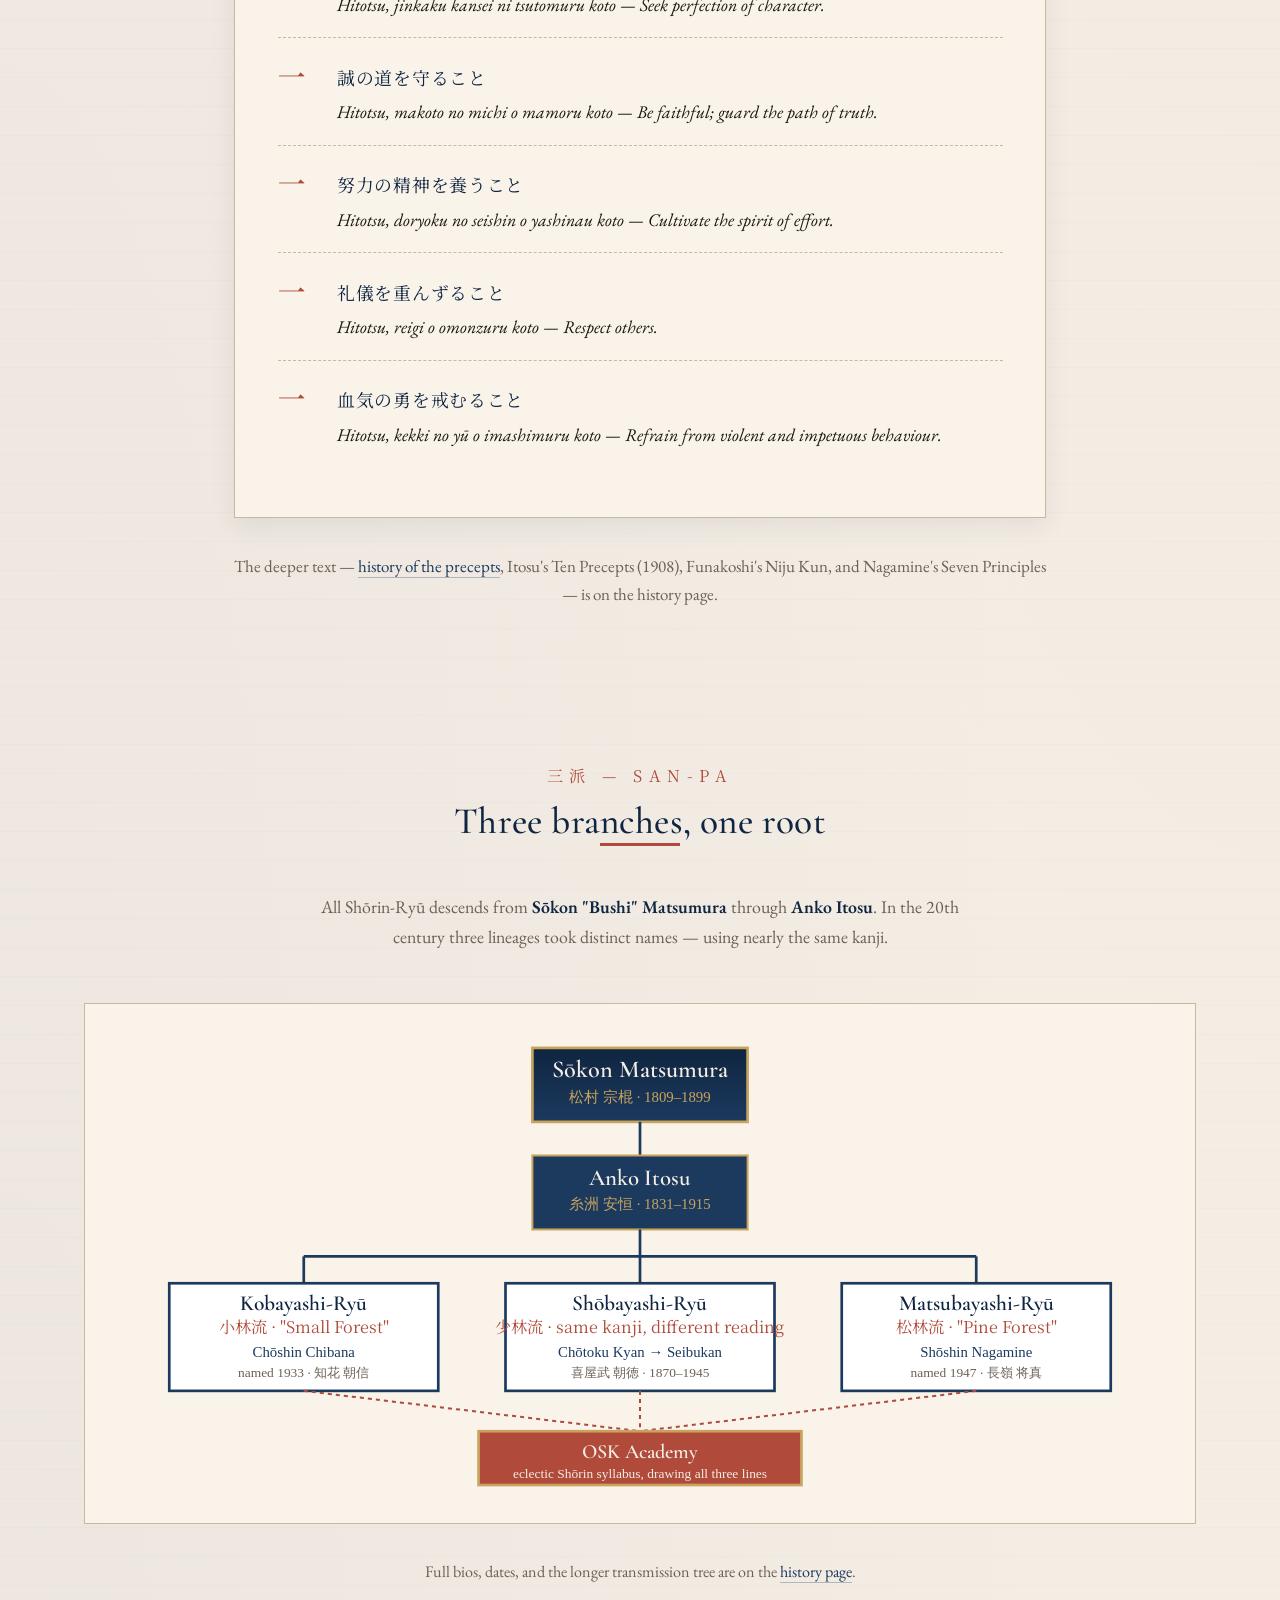
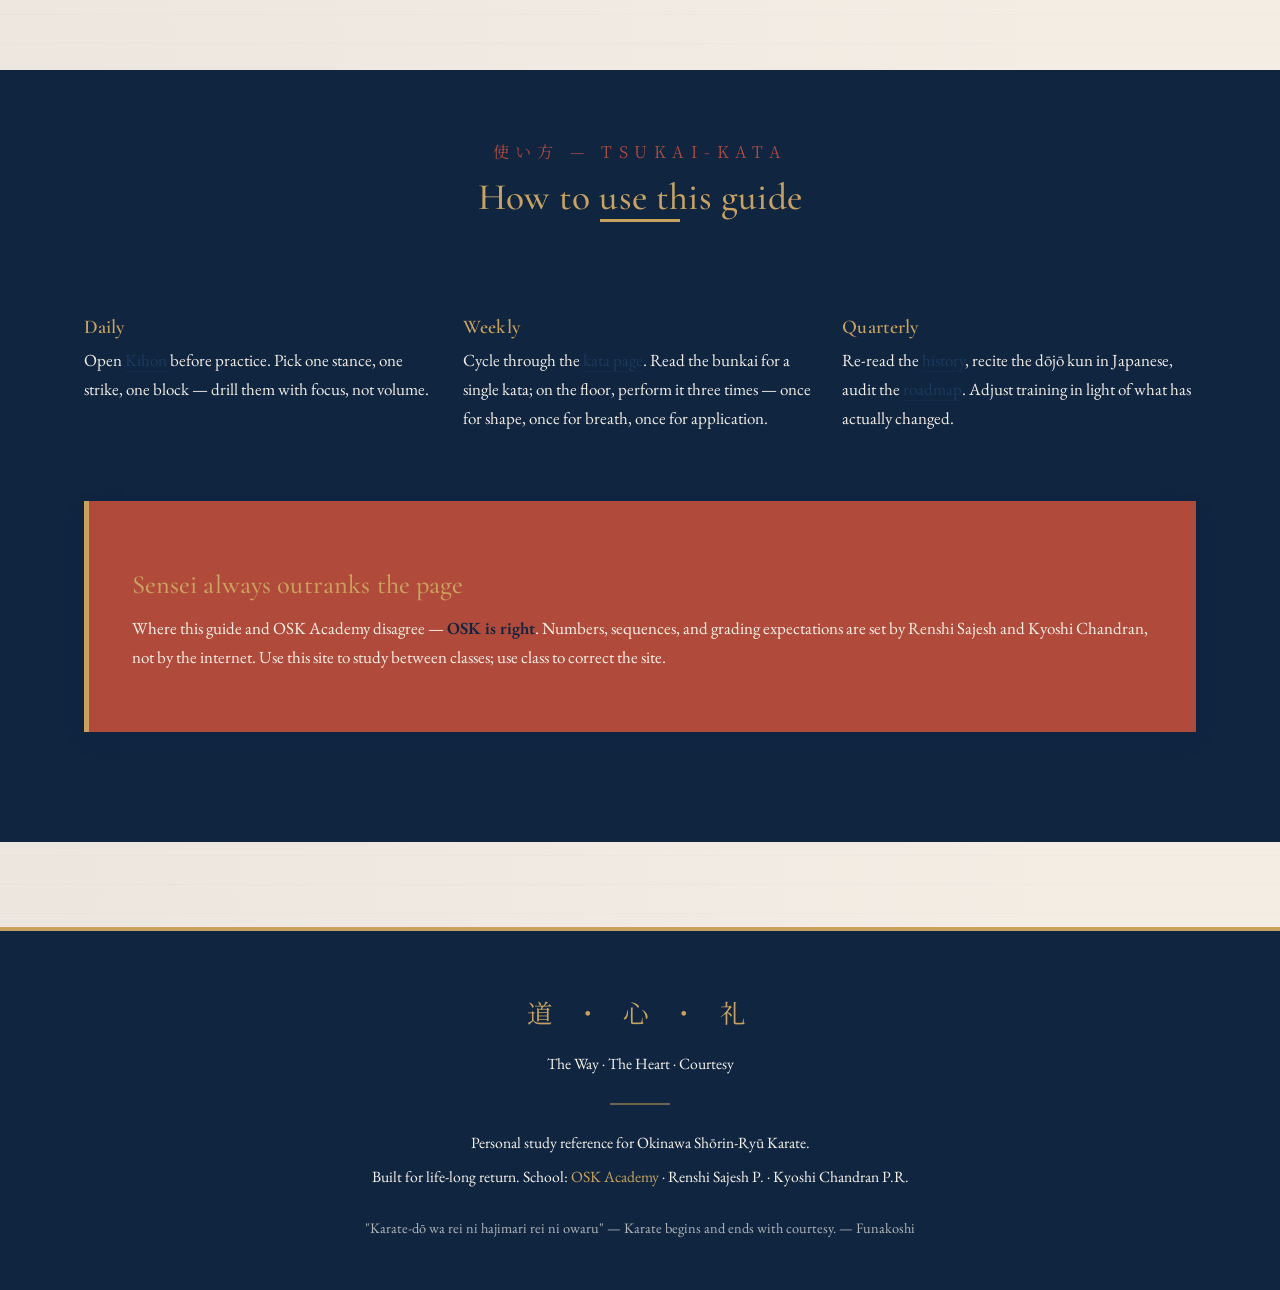
==== commit 629c548a: "Add grading-day photos and consolidate timeline to two test events - Original full-resolution photos" ====
--- a/index.html
+++ b/index.html
@@ -262,7 +262,7 @@
     <div class="section-title">
       <span class="jp">十段階 — Jū-dankai</span>
       <h2>The OSK Academy rank ladder</h2>
-      <p class="lede">Ten ranks across roughly four years of consistent training. Started Jan 2, 2025; awarded brown 3 on Feb 8, 2026 — the 7th rank, with three grades remaining to shodan.</p>
+      <p class="lede">Ten ranks across roughly four years of consistent training. Started Jan 2, 2025; six ranks earned across <strong>two grading days</strong>; current rank brown 3 (7th rank, 3rd kyū), awarded Feb 8, 2026. Three grades remain.</p>
     </div>
 
     <div class="row-2">
@@ -398,8 +398,47 @@
   </div>
 </section>
 
+<!-- ============ MILESTONES ============ -->
+<section class="alt">
+  <div class="container">
+    <div class="section-title">
+      <span class="jp">節目 — Fushime</span>
+      <h2>Two grading days</h2>
+      <p class="lede">Six ranks earned across two examinations — the senseis pointing to an endurance-sports background (high-altitude trekking, long-distance cycling) as the conditioning that let the brown ladder come into reach inside thirteen months.</p>
+    </div>
+
+    <div class="row-2" style="align-items: start;">
+      <figure style="margin: 0; background: white; padding: 1rem; box-shadow: var(--shadow-soft); border: 1px solid var(--line);">
+        <img src="assets/photos/purple-2025-08-10.jpg"
+             alt="Receiving the purple belt certificate from Renshi Sajesh P. at OSK Academy, August 10, 2025"
+             loading="lazy"
+             style="width: 100%; height: auto; display: block;">
+        <figcaption style="margin-top: 0.85rem; padding: 0 0.25rem;">
+          <p style="margin: 0; font-family: 'Cormorant Garamond', serif; font-size: 1.15rem; color: var(--indigo-deep); font-weight: 600;">First grading — 10 August 2025</p>
+          <p style="margin: 0.25rem 0 0; font-size: 0.92rem; color: var(--gray-soft);">Yellow + Blue + Purple awarded together. 8th → 6th kyū. Receiving the certificate from <strong>Renshi Sajesh P.</strong></p>
+        </figcaption>
+      </figure>
+
+      <figure style="margin: 0; background: white; padding: 1rem; box-shadow: var(--shadow-soft); border: 1px solid var(--line);">
+        <img src="assets/photos/3rd-kyu-2026-02-08.jpg"
+             alt="Holding the 3rd kyu (Brown 3, Sankyu) Certificate of Merit from OSK Academy India, February 8, 2026"
+             loading="lazy"
+             style="width: 100%; height: auto; display: block;">
+        <figcaption style="margin-top: 0.85rem; padding: 0 0.25rem;">
+          <p style="margin: 0; font-family: 'Cormorant Garamond', serif; font-size: 1.15rem; color: var(--indigo-deep); font-weight: 600;">Second grading — 8 February 2026</p>
+          <p style="margin: 0.25rem 0 0; font-size: 0.92rem; color: var(--gray-soft);">Green + Brown 4 + <strong>Brown 3 (Sankyū)</strong> awarded together. 5th → 3rd kyū — the brown ladder begins.</p>
+        </figcaption>
+      </figure>
+    </div>
+
+    <p style="text-align: center; margin-top: 1.5rem; font-size: 0.92rem; color: var(--gray-soft); font-style: italic;">
+      Full timeline with phase plan from here to shodan: <a href="roadmap.html">roadmap →</a>
+    </p>
+  </div>
+</section>
+
 <!-- ============ DOJO KUN ============ -->
-<section class="alt">
+<section>
   <div class="container-narrow">
     <div class="section-title">
       <span class="jp">道場訓 — Dōjō Kun</span>
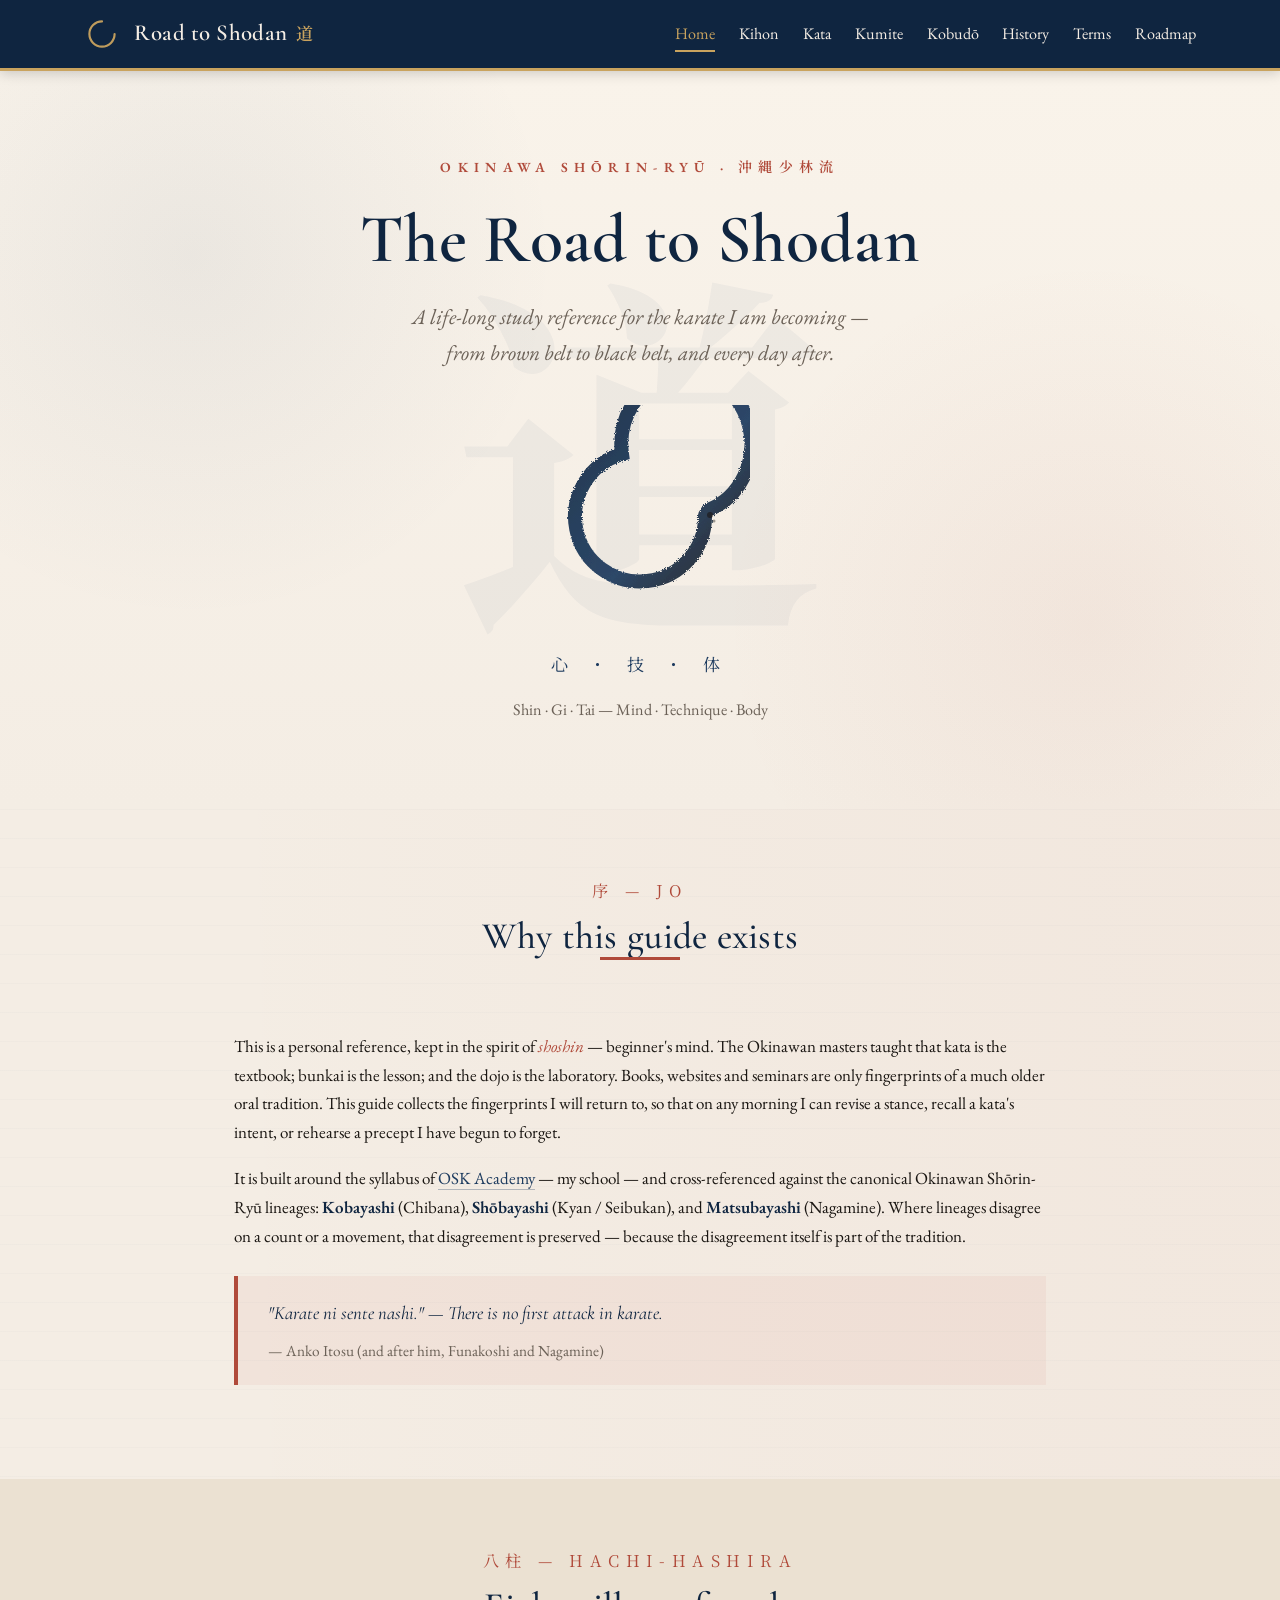
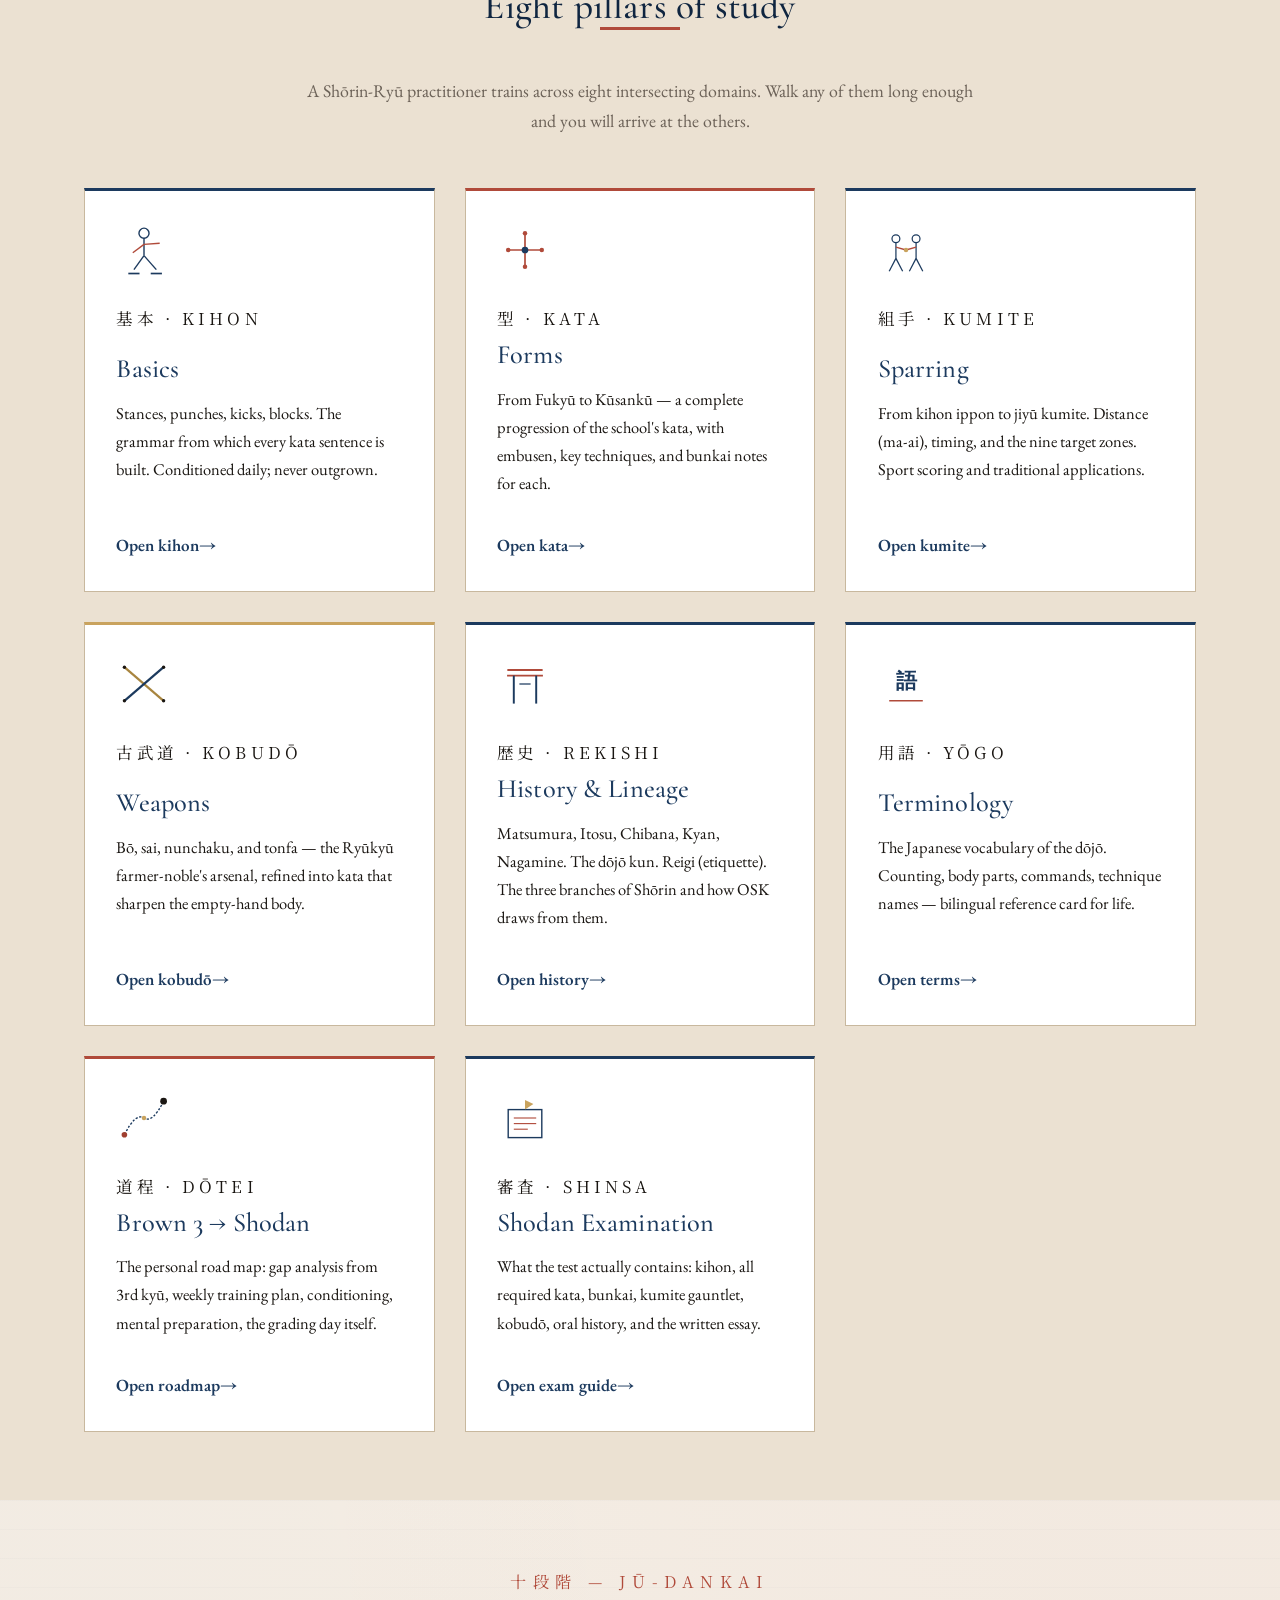
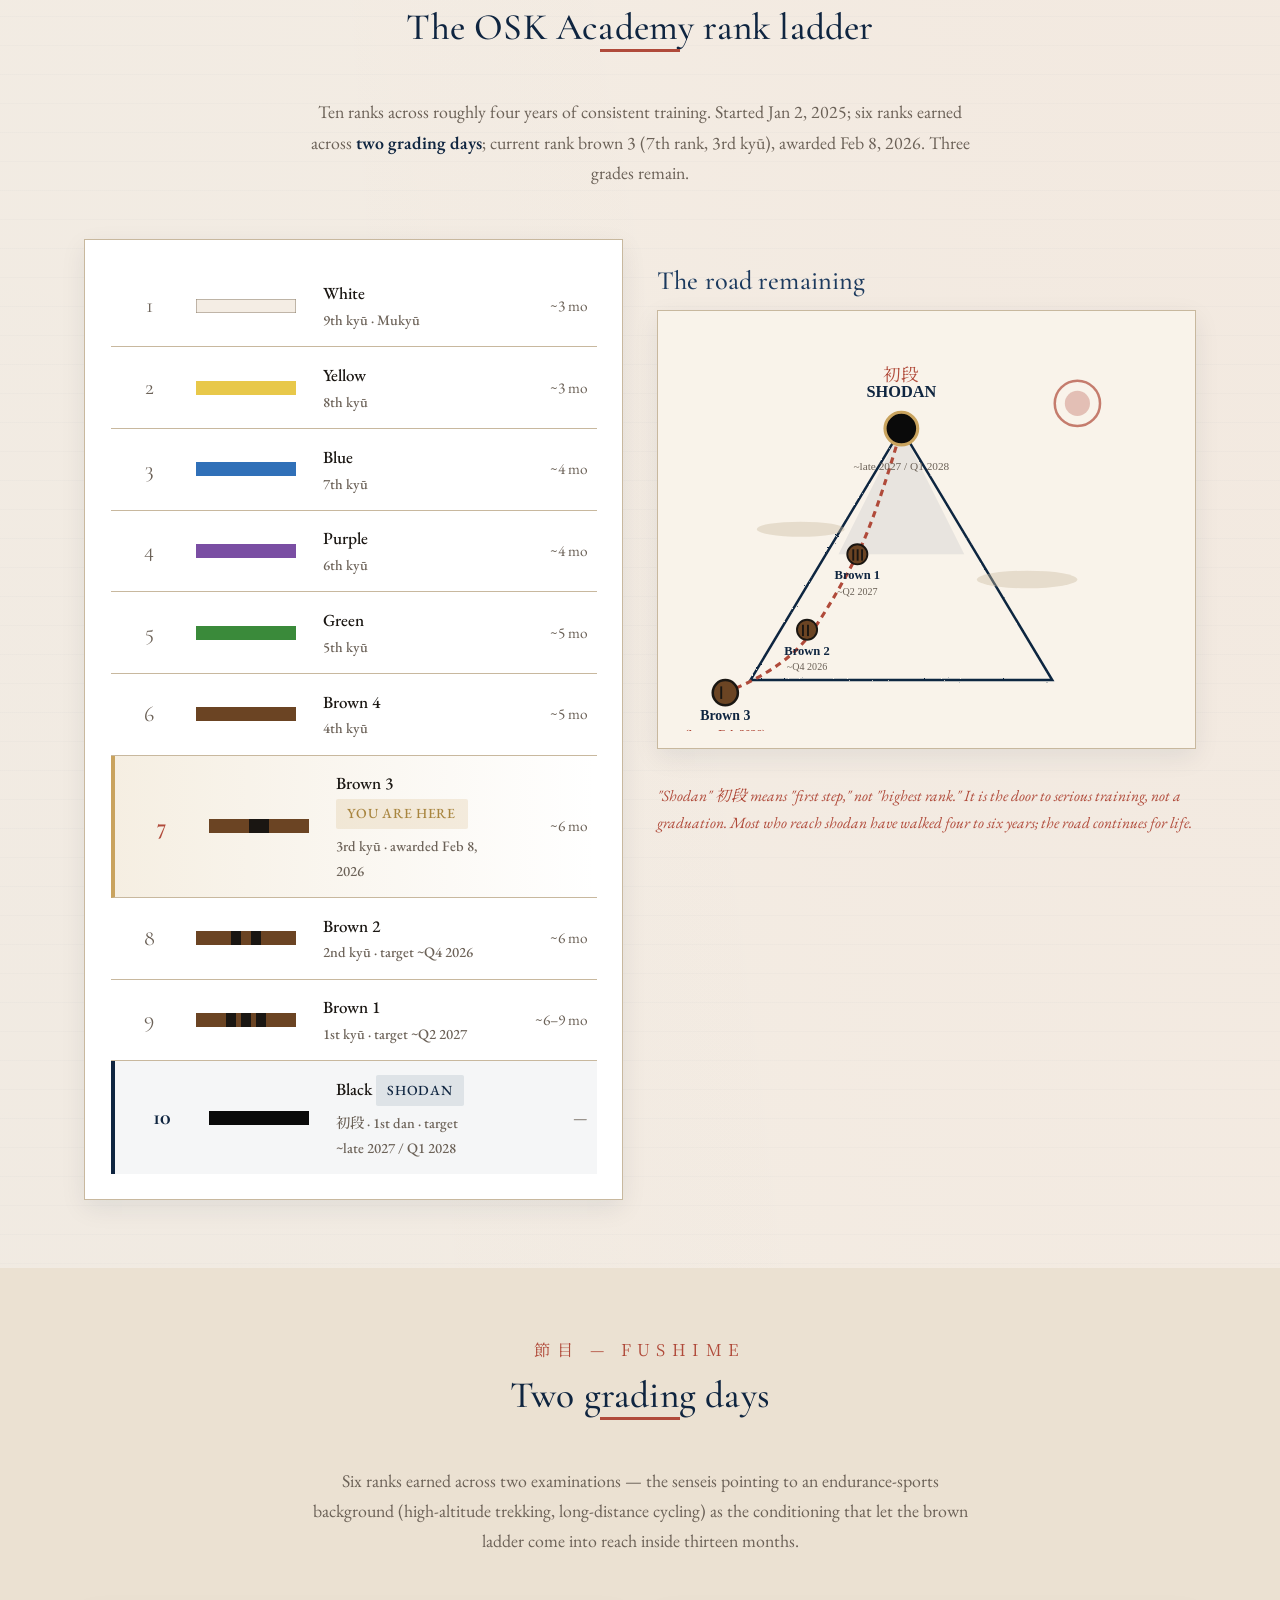
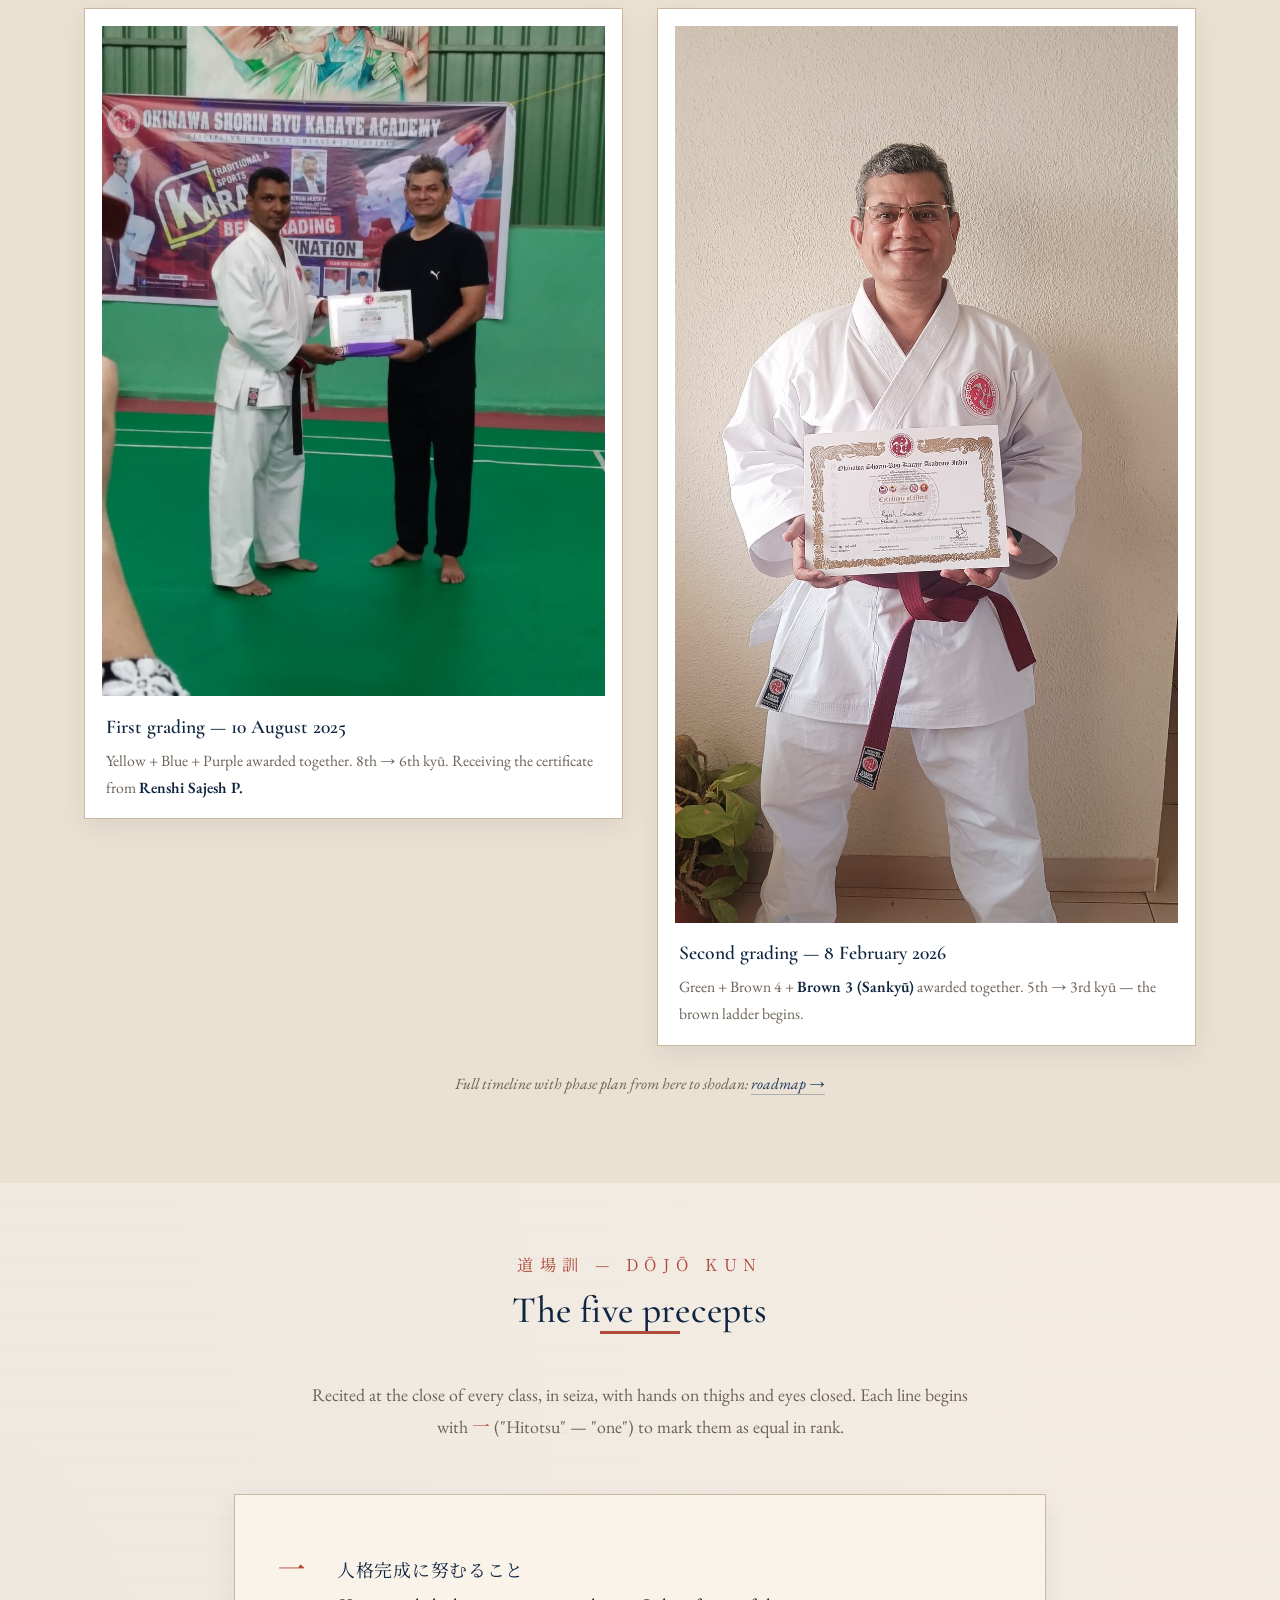
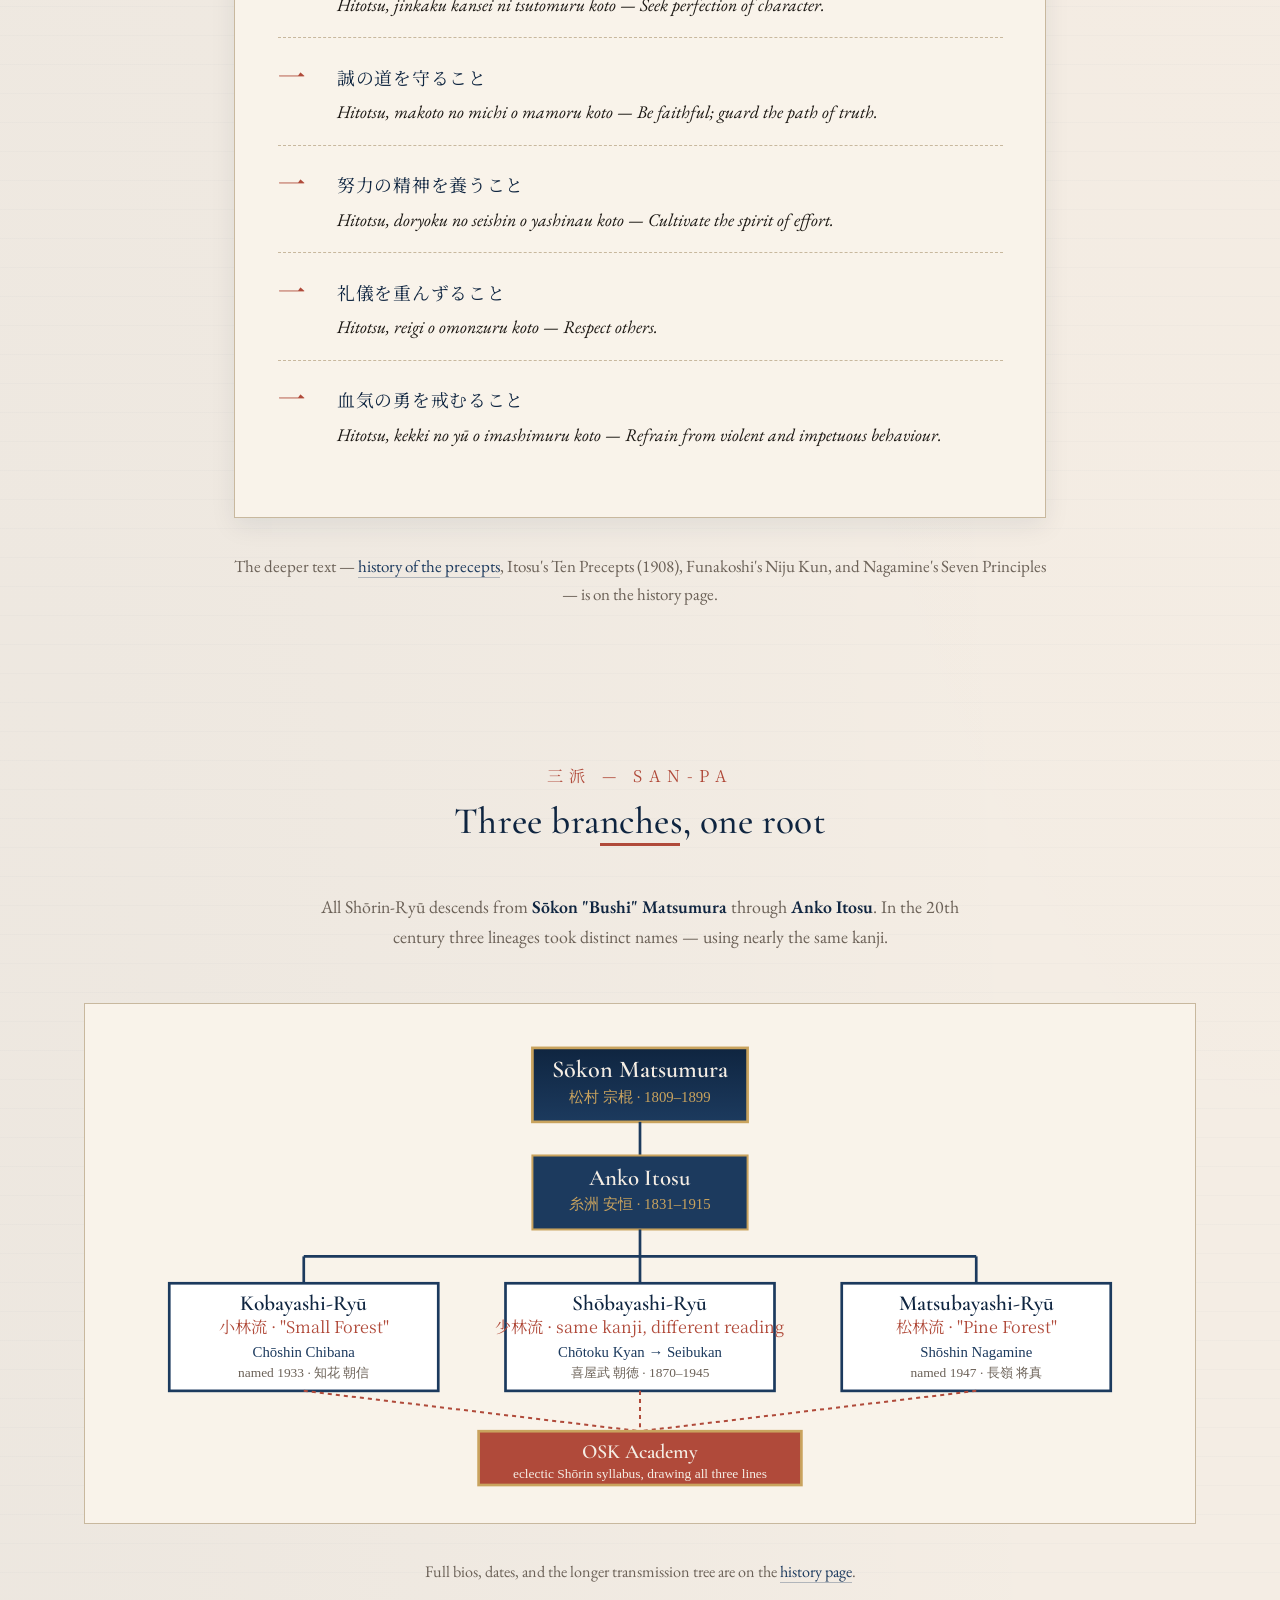
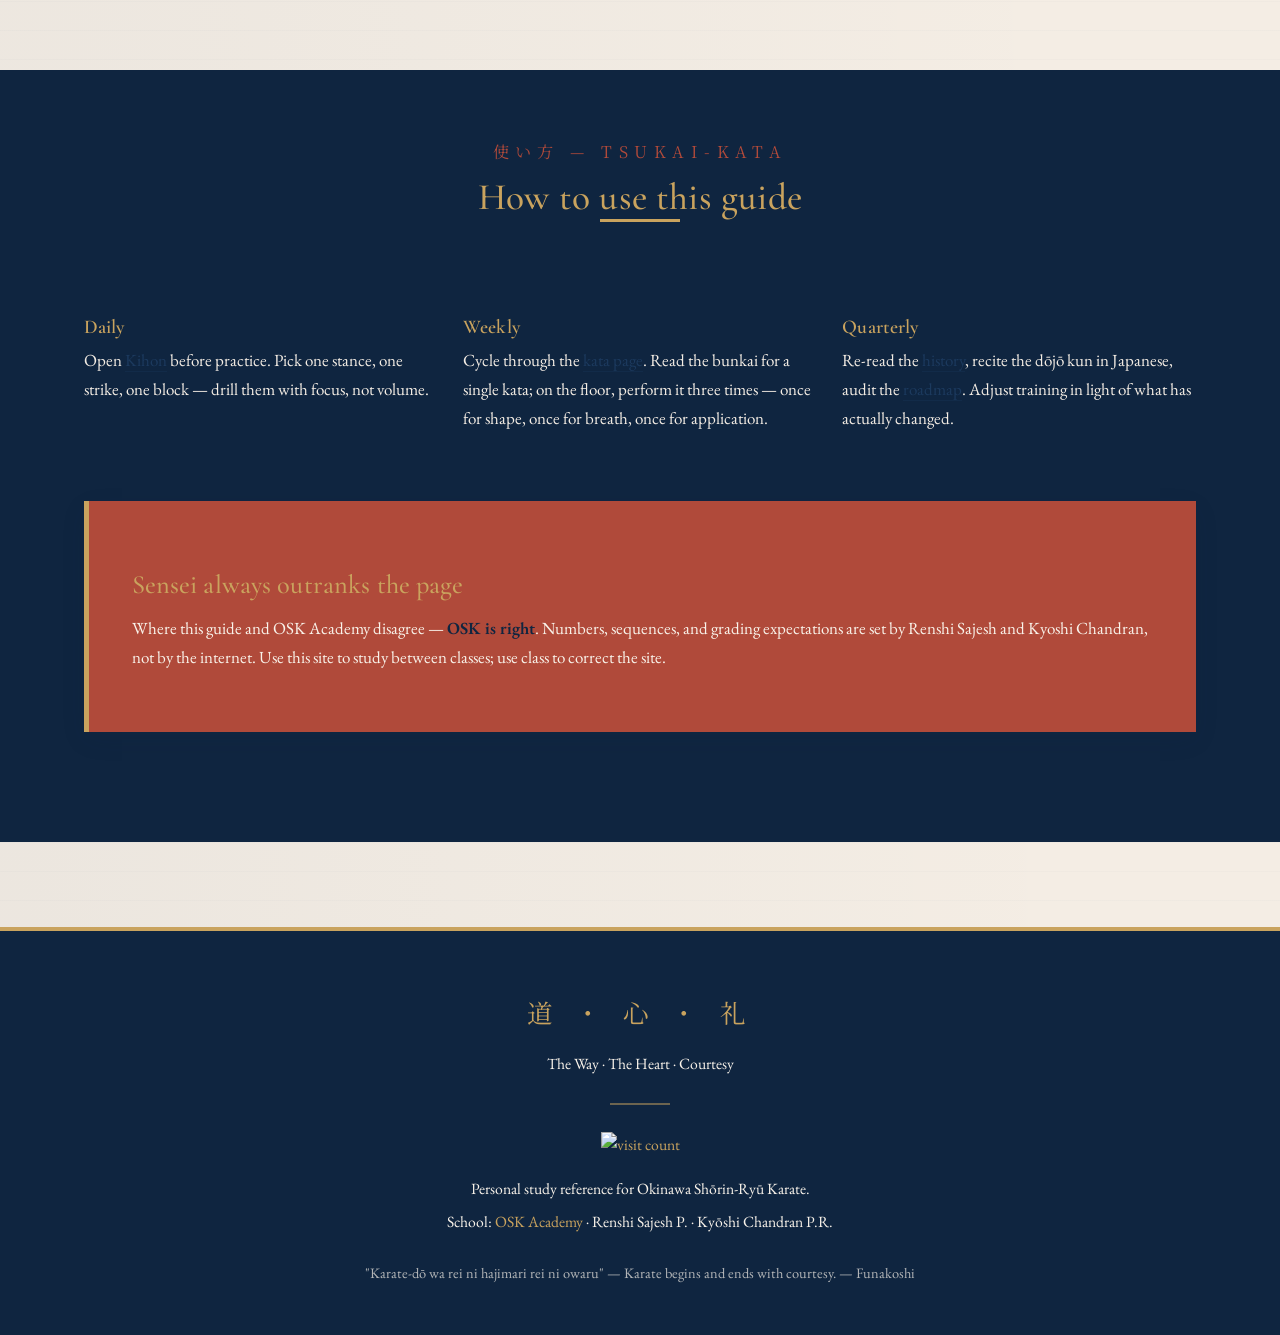
==== commit 06d003b6: "Refactor footer to shared JS template + add visible visit counter - New assets/footer.js renders the" ====
--- a/index.html
+++ b/index.html
@@ -578,19 +578,11 @@
   </div>
 </section>
 
-<!-- ============ FOOTER ============ -->
-<footer>
-  <div class="container">
-    <div class="footer-jp">道 ・ 心 ・ 礼</div>
-    <p>The Way · The Heart · Courtesy</p>
-    <div class="footer-rule"></div>
-    <p>Personal study reference for Okinawa Shōrin-Ryū Karate.</p>
-    <p>Built for life-long return. School: <a href="https://oskacademy.com" target="_blank" rel="noopener">OSK Academy</a> · Renshi Sajesh P. · Kyoshi Chandran P.R.</p>
-    <p style="margin-top: 1.5rem; font-size: 0.85rem; color: var(--washi-cream); opacity: 0.7;">
-      "Karate-dō wa rei ni hajimari rei ni owaru" — Karate begins and ends with courtesy. — Funakoshi
-    </p>
-  </div>
-</footer>
+<!-- ============ FOOTER (rendered by assets/footer.js) ============ -->
+<footer id="site-footer"
+        data-kanji="道 ・ 心 ・ 礼"
+        data-tagline="The Way · The Heart · Courtesy"></footer>
+<script src="assets/footer.js"></script>
 
 </body>
 </html>
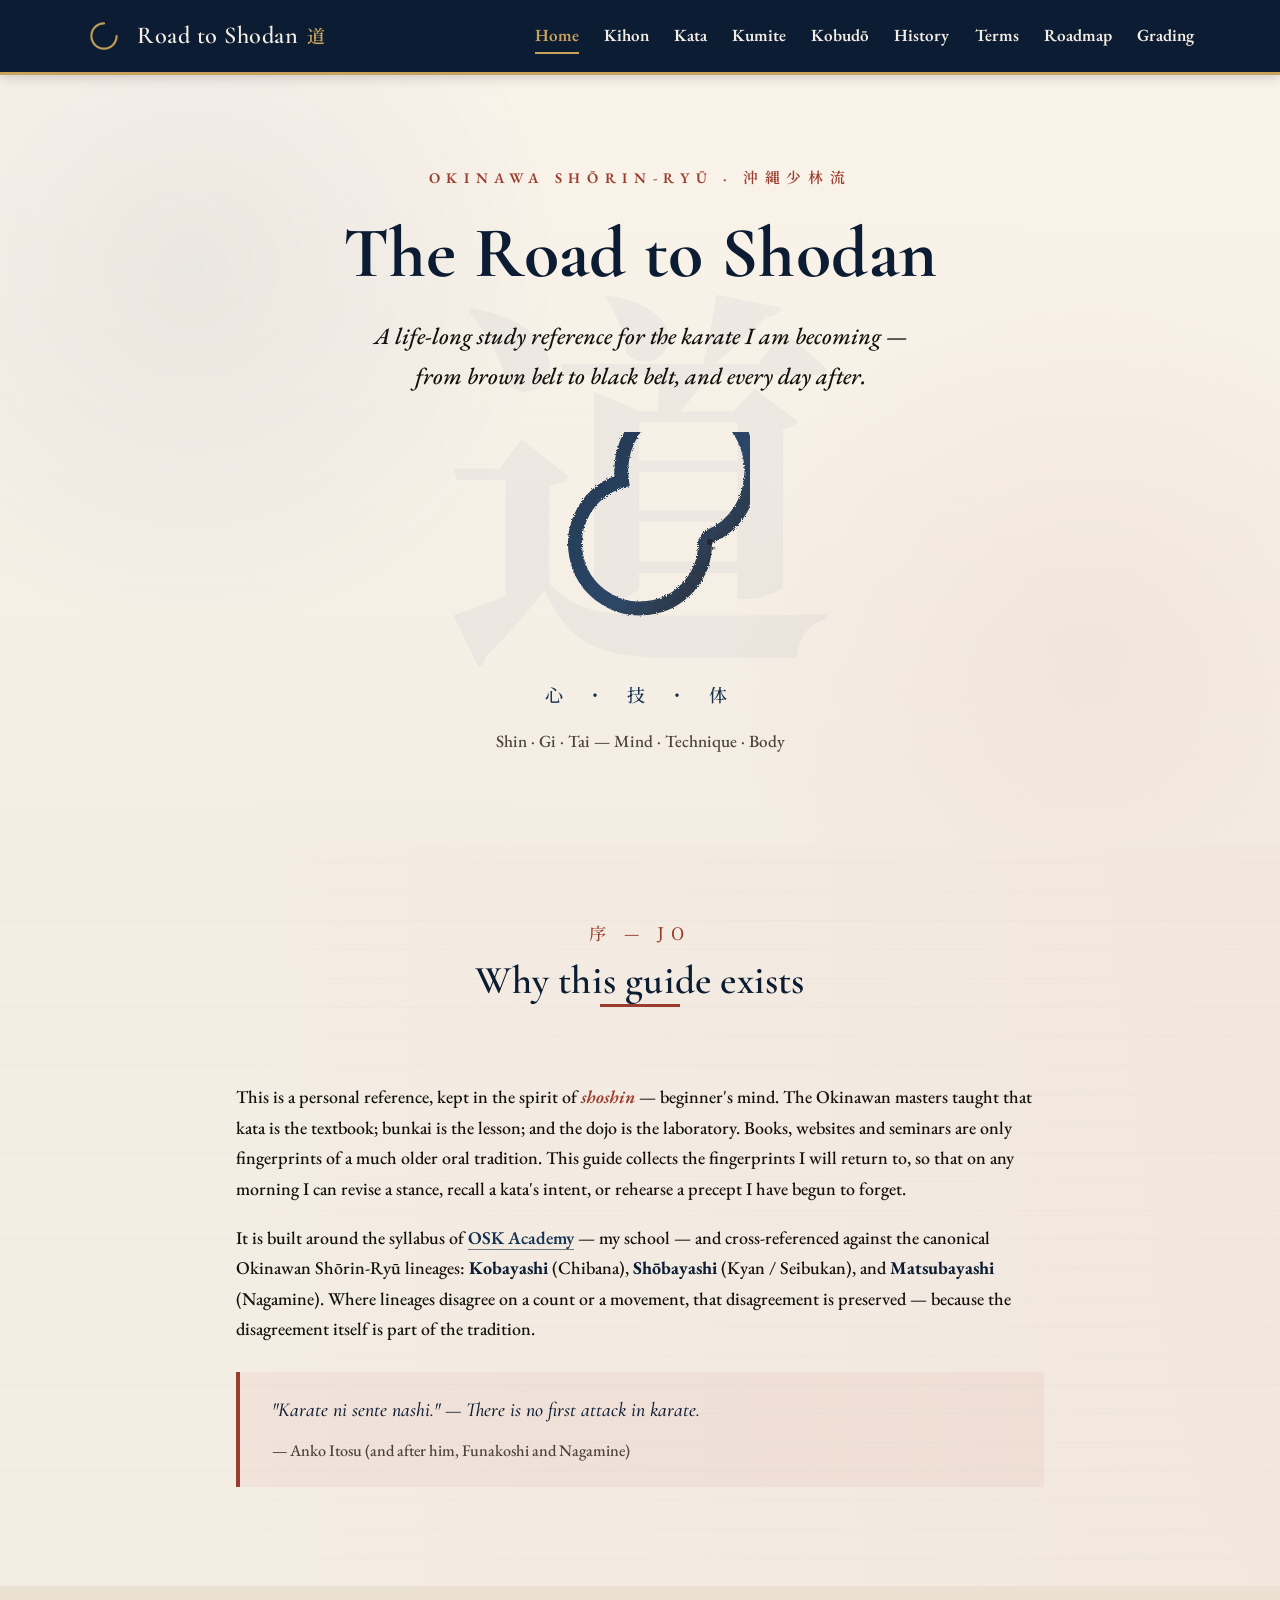
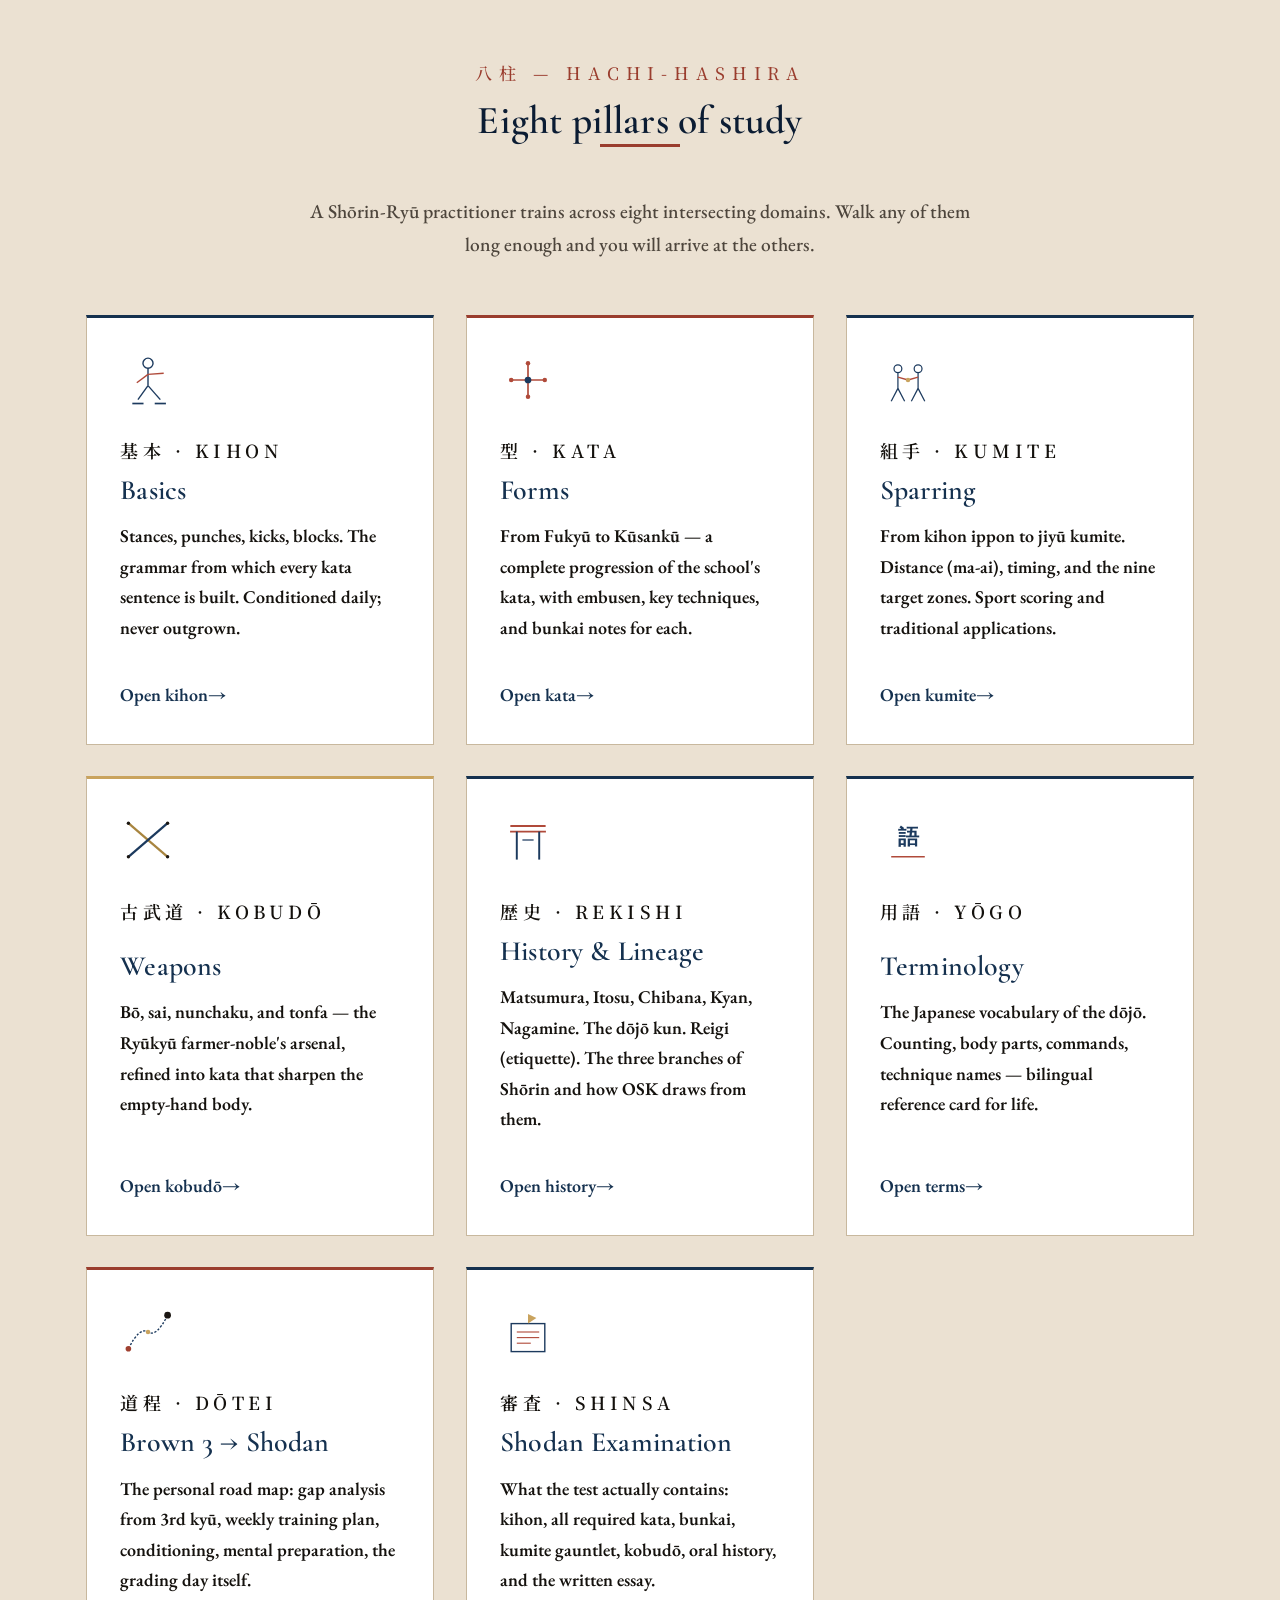
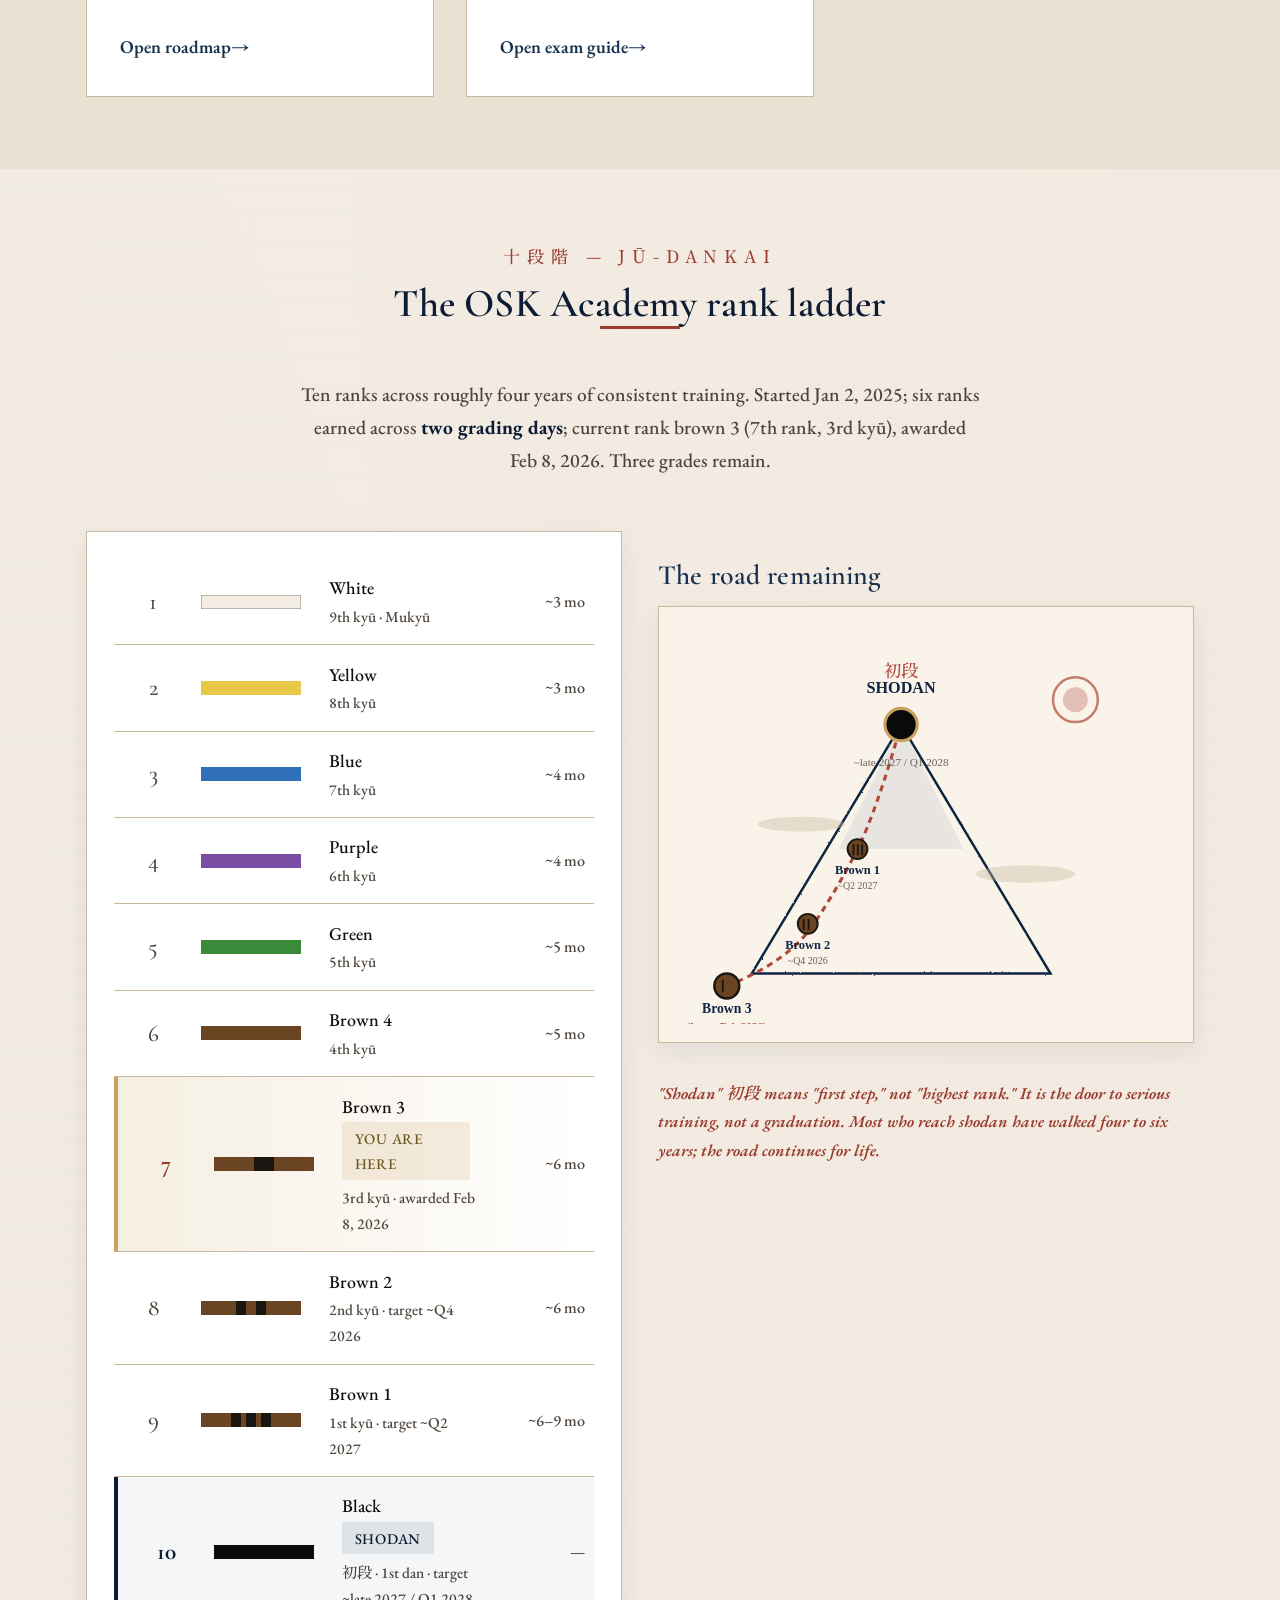
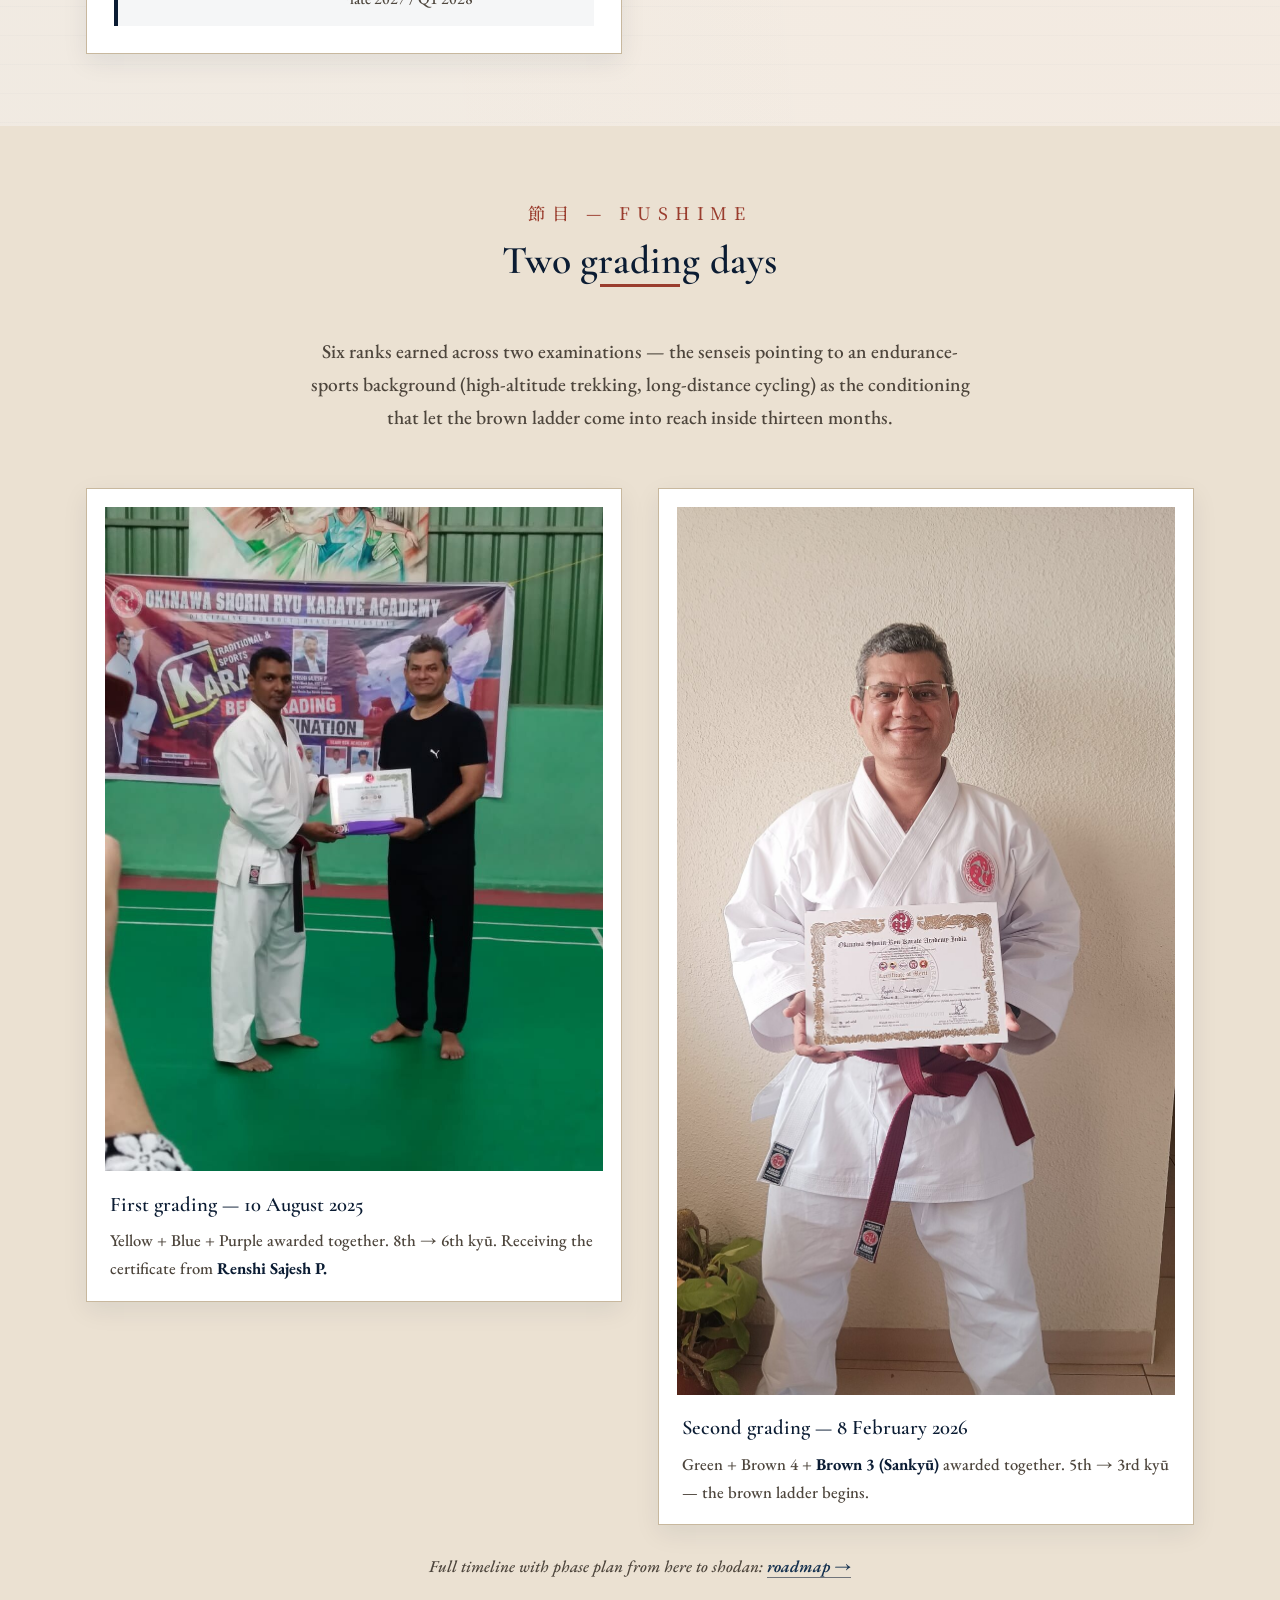
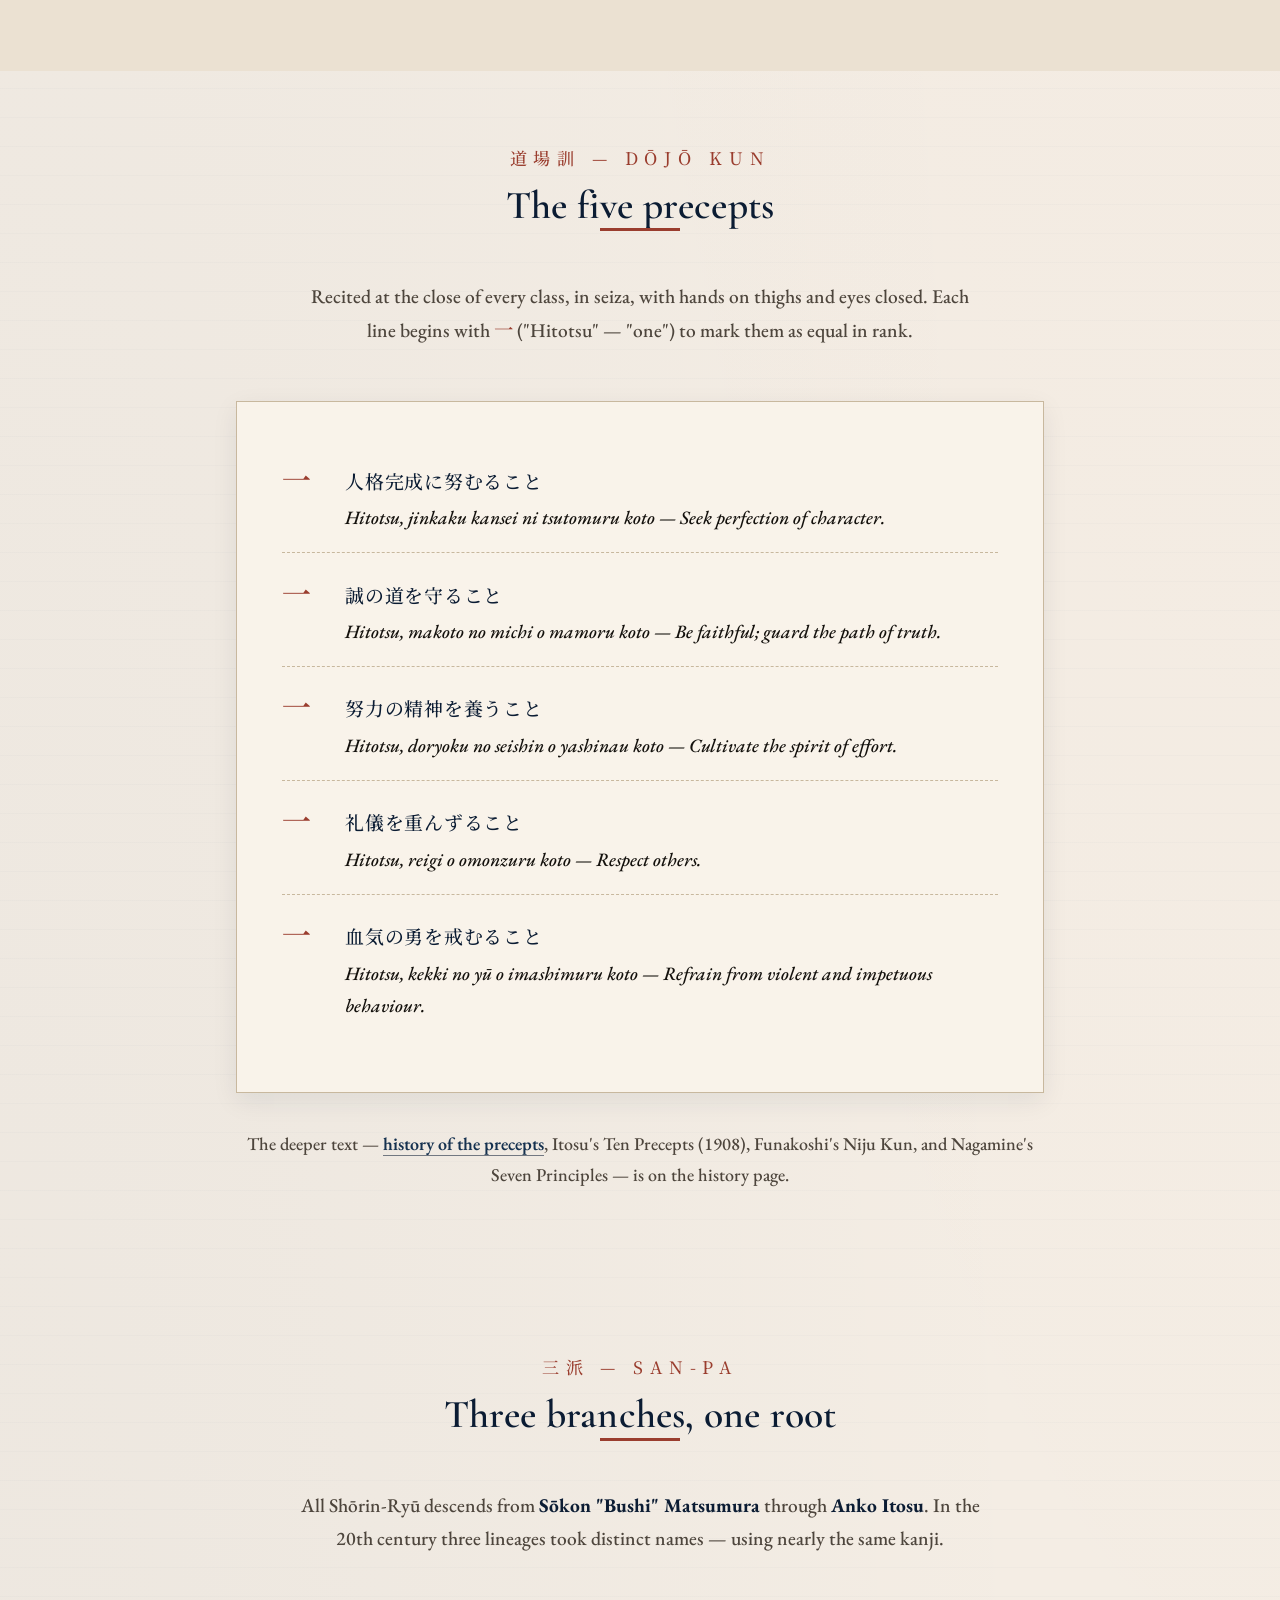
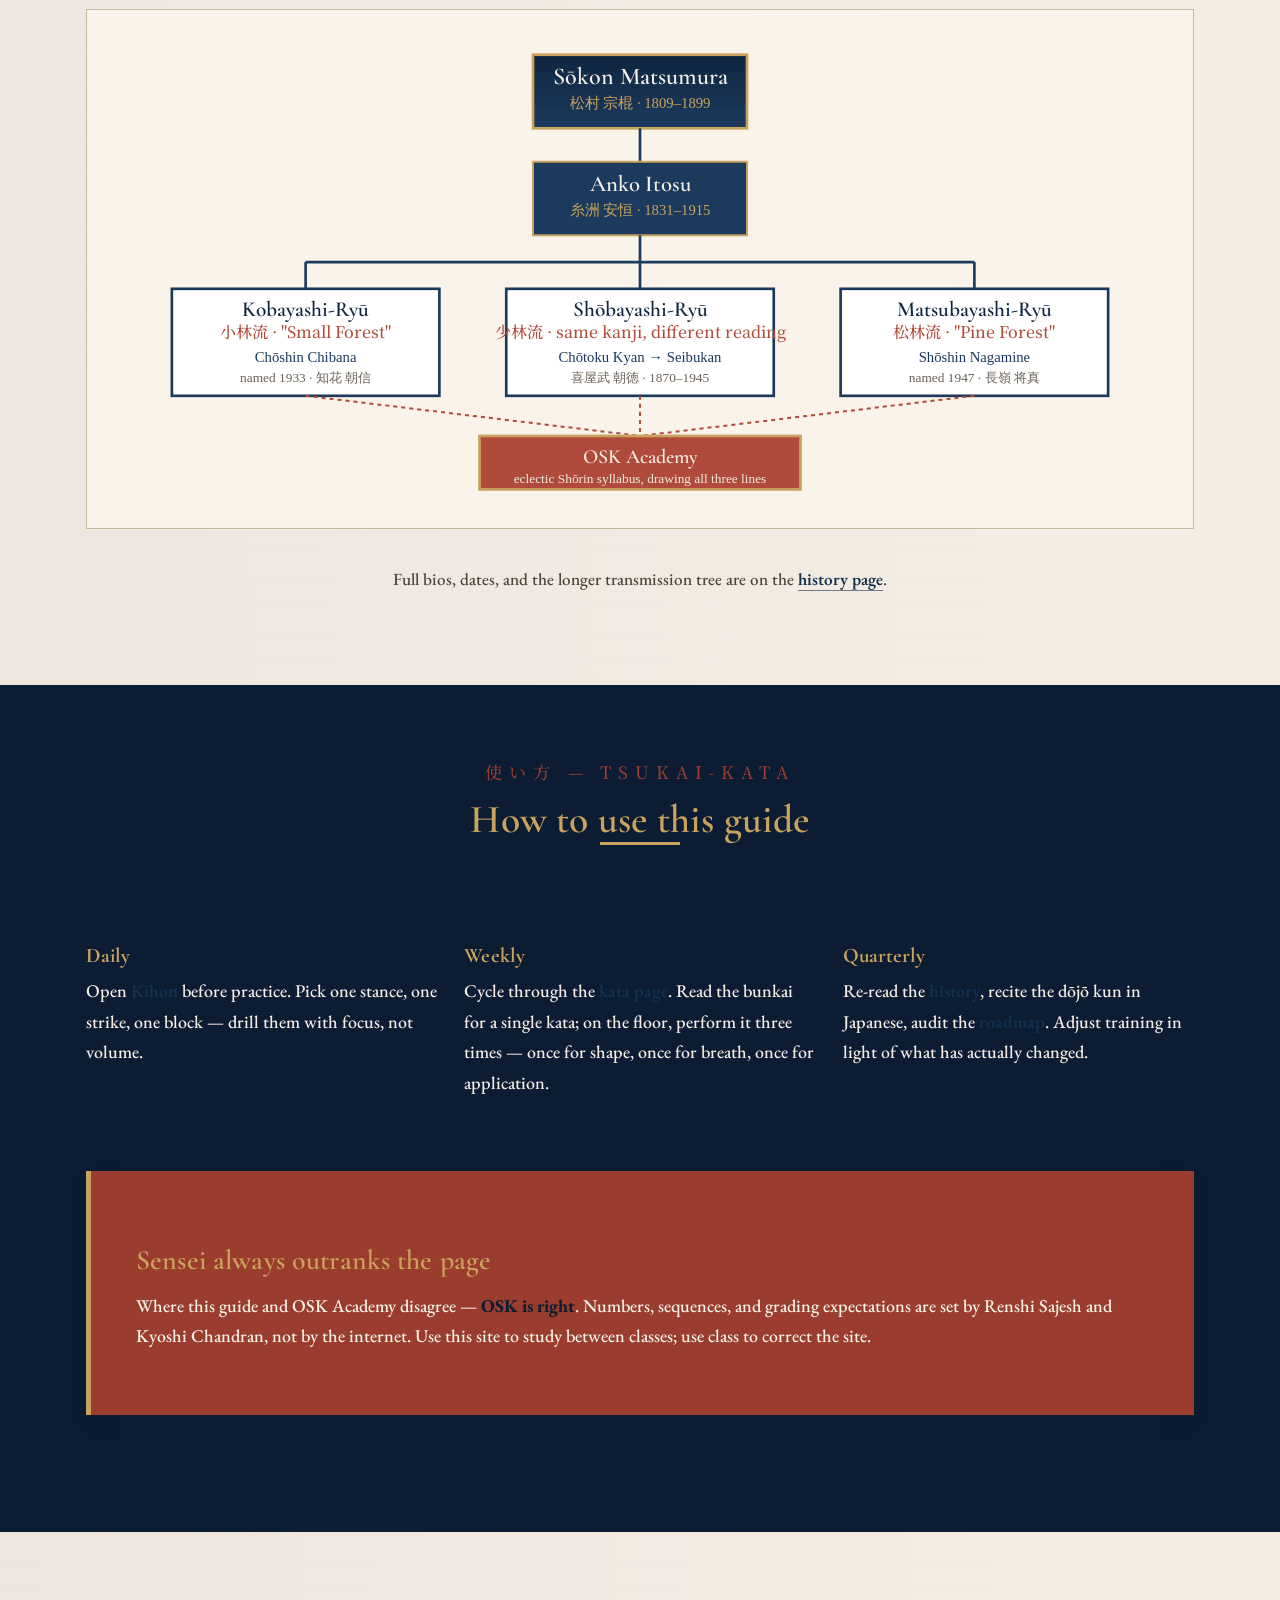
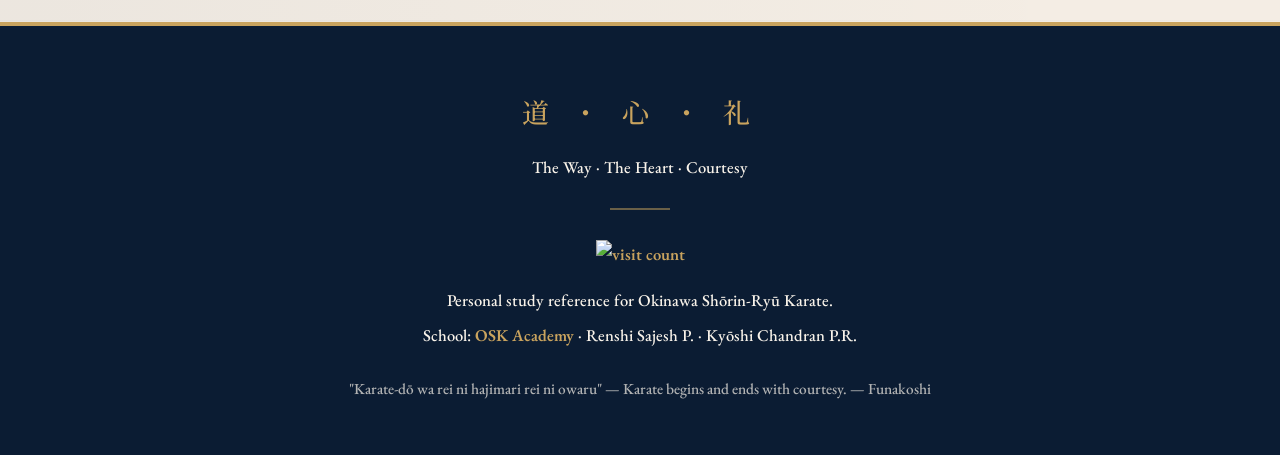
==== commit 1a78485a: "Add Black Belt Grading 2026 syllabus page, video-illustrated New grading.html reproduces OSK's offic" ====
--- a/index.html
+++ b/index.html
@@ -40,6 +40,7 @@
         <li><a href="history.html">History</a></li>
         <li><a href="terminology.html">Terms</a></li>
         <li><a href="roadmap.html">Roadmap</a></li>
+        <li><a href="grading.html">Grading</a></li>
       </ul>
     </nav>
   </div>
--- a/assets/styles.css
+++ b/assets/styles.css
@@ -8,15 +8,15 @@
   --washi:        #f4ede4;   /* paper background */
   --washi-deep:   #ebe1d2;   /* deeper paper */
   --washi-cream:  #f9f3ea;   /* lightest paper */
-  --sumi:         #1a1612;   /* sumi ink */
-  --indigo:       #1c3a5e;   /* aizome indigo */
-  --indigo-deep:  #0f2540;   /* deepest indigo */
-  --indigo-light: #3a5d85;   /* faded indigo */
-  --beni:         #b04a3a;   /* beni red (accent) */
+  --sumi:         #14110d;   /* sumi ink */
+  --indigo:       #15314f;   /* aizome indigo */
+  --indigo-deep:  #0b1c33;   /* deepest indigo */
+  --indigo-light: #34547b;   /* faded indigo */
+  --beni:         #9a3d2e;   /* beni red (accent) */
   --beni-soft:    #d57d6e;
-  --kincha:       #c9a35e;   /* gold-brown */
-  --kincha-deep:  #a8853f;
-  --gray-soft:    #6b6157;
+  --kincha:       #c9a35e;   /* gold-brown (decorative on dark) */
+  --kincha-deep:  #6f5722;   /* gold-brown for text on washi */
+  --gray-soft:    #4d453c;   /* darkened for AAA contrast on washi */
   --line:         #c8b89e;
   --shadow-soft:  0 8px 24px rgba(15, 37, 64, 0.08);
   --shadow-hover: 0 14px 32px rgba(15, 37, 64, 0.16);
@@ -24,13 +24,17 @@
 
 * { box-sizing: border-box; margin: 0; padding: 0; }
 
-html { scroll-behavior: smooth; font-size: 17px; }
+html { scroll-behavior: smooth; font-size: 18px; }
 
 body {
   font-family: 'EB Garamond', 'Cormorant Garamond', 'Noto Serif JP', Georgia, 'Times New Roman', serif;
+  font-weight: 500;
   background: var(--washi);
   color: var(--sumi);
   line-height: 1.7;
+  -webkit-font-smoothing: antialiased;
+  -moz-osx-font-smoothing: grayscale;
+  text-rendering: optimizeLegibility;
   background-image:
     repeating-linear-gradient(0deg, transparent, transparent 28px, rgba(28, 58, 94, 0.018) 28px, rgba(28, 58, 94, 0.018) 29px),
     radial-gradient(ellipse at top right, rgba(176, 74, 58, 0.04), transparent 60%),
@@ -41,26 +45,26 @@
 /* ============ Typography ============ */
 h1, h2, h3, h4, h5 {
   font-family: 'Cormorant Garamond', 'EB Garamond', 'Noto Serif JP', Georgia, serif;
-  font-weight: 500;
+  font-weight: 600;
   color: var(--indigo-deep);
   letter-spacing: 0.005em;
   line-height: 1.25;
 }
-h1 { font-size: 3.4rem; font-weight: 600; }
-h2 { font-size: 2.2rem; margin-bottom: 1.25rem; padding-bottom: 0.6rem; border-bottom: 1px solid var(--line); position: relative; }
+h1 { font-size: 3.4rem; font-weight: 700; }
+h2 { font-size: 2.2rem; margin-bottom: 1.25rem; padding-bottom: 0.6rem; border-bottom: 1px solid var(--line); position: relative; font-weight: 600; }
 h2::after {
   content: ''; position: absolute; bottom: -1px; left: 0;
   width: 80px; height: 3px; background: var(--beni);
 }
-h3 { font-size: 1.55rem; color: var(--indigo); margin-bottom: 0.75rem; margin-top: 1.5rem; }
-h4 { font-size: 1.15rem; color: var(--beni); margin-bottom: 0.4rem; margin-top: 1.25rem; font-weight: 600; }
-h5 { font-size: 1rem; color: var(--gray-soft); text-transform: uppercase; letter-spacing: 0.18em; margin-top: 1rem; margin-bottom: 0.4rem; }
+h3 { font-size: 1.55rem; color: var(--indigo); margin-bottom: 0.75rem; margin-top: 1.5rem; font-weight: 600; }
+h4 { font-size: 1.15rem; color: var(--beni); margin-bottom: 0.4rem; margin-top: 1.25rem; font-weight: 700; }
+h5 { font-size: 1rem; color: var(--gray-soft); text-transform: uppercase; letter-spacing: 0.18em; margin-top: 1rem; margin-bottom: 0.4rem; font-weight: 600; }
 
 p { margin-bottom: 1rem; }
-strong { color: var(--indigo-deep); font-weight: 600; }
-em { color: var(--beni); }
-
-a { color: var(--indigo); text-decoration: none; border-bottom: 1px solid rgba(28, 58, 94, 0.3); transition: all 0.18s ease; }
+strong { color: var(--indigo-deep); font-weight: 700; }
+em { color: var(--beni); font-weight: 600; }
+
+a { color: var(--indigo); text-decoration: none; border-bottom: 1px solid rgba(11, 28, 51, 0.55); transition: all 0.18s ease; font-weight: 600; }
 a:hover { color: var(--beni); border-bottom-color: var(--beni); }
 
 ul, ol { margin: 0 0 1rem 1.4rem; }
@@ -82,7 +86,7 @@
 .section-title h2 { display: inline-block; border-bottom: none; padding-bottom: 0; }
 .section-title h2::after { left: 50%; transform: translateX(-50%); }
 .section-title .jp { display: block; font-family: 'Noto Serif JP', serif; color: var(--beni); font-size: 0.95rem; margin-bottom: 0.5rem; letter-spacing: 0.4em; text-transform: uppercase; }
-.section-title .lede { max-width: 680px; margin: 1.5rem auto 0; color: var(--gray-soft); font-size: 1.05rem; }
+.section-title .lede { max-width: 680px; margin: 1.5rem auto 0; color: var(--gray-soft); font-size: 1.08rem; }
 
 /* ============ Top Navigation ============ */
 .topnav {
@@ -143,7 +147,7 @@
 .hero > * { position: relative; z-index: 1; }
 .hero .eyebrow { color: var(--beni); letter-spacing: 0.45em; text-transform: uppercase; font-size: 0.82rem; margin-bottom: 1rem; font-weight: 600; }
 .hero h1 { margin-bottom: 1rem; font-size: 4rem; }
-.hero .lede { max-width: 720px; margin: 0 auto 2rem; font-size: 1.25rem; color: var(--gray-soft); font-style: italic; }
+.hero .lede { max-width: 720px; margin: 0 auto 2rem; font-size: 1.3rem; color: var(--sumi); font-style: italic; font-weight: 500; }
 .hero .enso-hero { width: 220px; height: 220px; margin: 1.5rem auto; display: block; }
 .hero .breadcrumb-jp { color: var(--indigo); font-family: 'Noto Serif JP', serif; font-size: 1rem; letter-spacing: 0.5em; }
 
@@ -165,7 +169,7 @@
 .card:hover { transform: translateY(-4px); box-shadow: var(--shadow-hover); border-top-color: var(--beni); }
 .card-jp { color: var(--beni); font-family: 'Noto Serif JP', serif; font-size: 0.85rem; letter-spacing: 0.25em; margin-bottom: 0.4rem; text-transform: uppercase; }
 .card h3 { margin-top: 0; margin-bottom: 0.75rem; }
-.card p { font-size: 0.97rem; color: var(--sumi); flex-grow: 1; }
+.card p { font-size: 1rem; color: var(--sumi); flex-grow: 1; }
 .card-link { display: inline-block; margin-top: 1rem; font-weight: 600; color: var(--indigo); border: none; }
 .card-link::after { content: ' →'; transition: transform 0.2s; display: inline-block; }
 .card-link:hover::after { transform: translateX(4px); }
@@ -281,6 +285,60 @@
 .kata-card .bunkai-list { background: rgba(176, 74, 58, 0.04); padding: 1rem 1.25rem; border-left: 3px solid var(--beni); }
 .kata-card .bunkai-list h5 { color: var(--beni); margin-top: 0; }
 
+/* ============ Kata Video Embed ============ */
+.kata-video {
+  margin: 1.25rem 0 0.4rem;
+  position: relative;
+  padding-bottom: 56.25%;   /* 16:9 */
+  height: 0;
+  overflow: hidden;
+  background: #000;
+  border: 1px solid var(--line);
+  box-shadow: var(--shadow-soft);
+}
+.kata-video iframe {
+  position: absolute;
+  top: 0; left: 0;
+  width: 100%; height: 100%;
+  border: 0;
+}
+.kata-video-caption {
+  font-size: 0.92rem;
+  color: var(--gray-soft);
+  text-align: center;
+  margin: 0 0 0.5rem;
+  font-style: italic;
+  letter-spacing: 0.02em;
+}
+
+/* ============ Syllabus technique cards (grading.html) ============ */
+.tech-grid { display: grid; grid-template-columns: repeat(auto-fit, minmax(300px, 1fr)); gap: 1.5rem; margin: 1.5rem 0; }
+.tech-card {
+  background: var(--washi-cream);
+  border: 1px solid var(--line);
+  border-top: 3px solid var(--indigo-light);
+  box-shadow: var(--shadow-soft);
+  padding: 1.1rem 1.25rem 1.25rem;
+  position: relative;
+}
+.tech-card:hover { border-top-color: var(--beni); }
+.tech-card .syllabus-num {
+  position: absolute; top: -14px; left: 1rem;
+  background: var(--indigo-deep); color: var(--washi);
+  font-family: 'JetBrains Mono', monospace; font-size: 0.8rem; font-weight: 500;
+  min-width: 1.9rem; text-align: center; padding: 0.2rem 0.45rem; border-radius: 2px;
+}
+.tech-card h4 { margin: 0.4rem 0 0.15rem; }
+.tech-card .name-jp { color: var(--beni); font-family: 'Noto Serif JP', serif; font-size: 0.9rem; margin: 0 0 0.5rem; letter-spacing: 0.03em; }
+.tech-card p { font-size: 0.95rem; margin: 0.35rem 0 0; }
+.tech-card .gloss { color: var(--gray-soft); font-style: italic; }
+.tech-card .verify { color: var(--kincha-deep); font-size: 0.85rem; font-style: italic; }
+
+/* Vertical frame for YouTube Shorts (9:16) */
+.tech-video.vertical { max-width: 320px; margin-left: auto; margin-right: auto; padding-bottom: 0; }
+.tech-video.vertical { position: relative; height: 0; padding-bottom: min(177.78%, 560px); overflow: hidden; background: #000; border: 1px solid var(--line); box-shadow: var(--shadow-soft); }
+.tech-video.vertical iframe { position: absolute; top: 0; left: 0; width: 100%; height: 100%; border: 0; }
+
 /* ============ Lineage Tree ============ */
 .lineage { padding: 2rem 0; overflow-x: auto; }
 
@@ -317,7 +375,8 @@
 @media print {
   .topnav, footer, .hero::before, .kanji-watermark { display: none; }
   body { background: white; color: black; font-size: 11pt; }
-  .card, .technique, .kata-card { break-inside: avoid; box-shadow: none; }
+  .card, .technique, .kata-card, .tech-card { break-inside: avoid; box-shadow: none; }
+  .kata-video, .tech-video { display: none; }
   h1, h2, h3 { color: black; }
   a { color: black; }
 }
@@ -329,6 +388,7 @@
   .hero h1 { font-size: 2.6rem; }
   .container { padding: 0 1.25rem; }
   .row-2, .row-3, .row-4 { grid-template-columns: 1fr; }
+  .tech-grid { grid-template-columns: 1fr; }
   .technique { grid-template-columns: 1fr; }
   .technique .svg-box { max-width: 240px; margin: 0 auto; }
   .kata-card .kata-header { grid-template-columns: 1fr; }
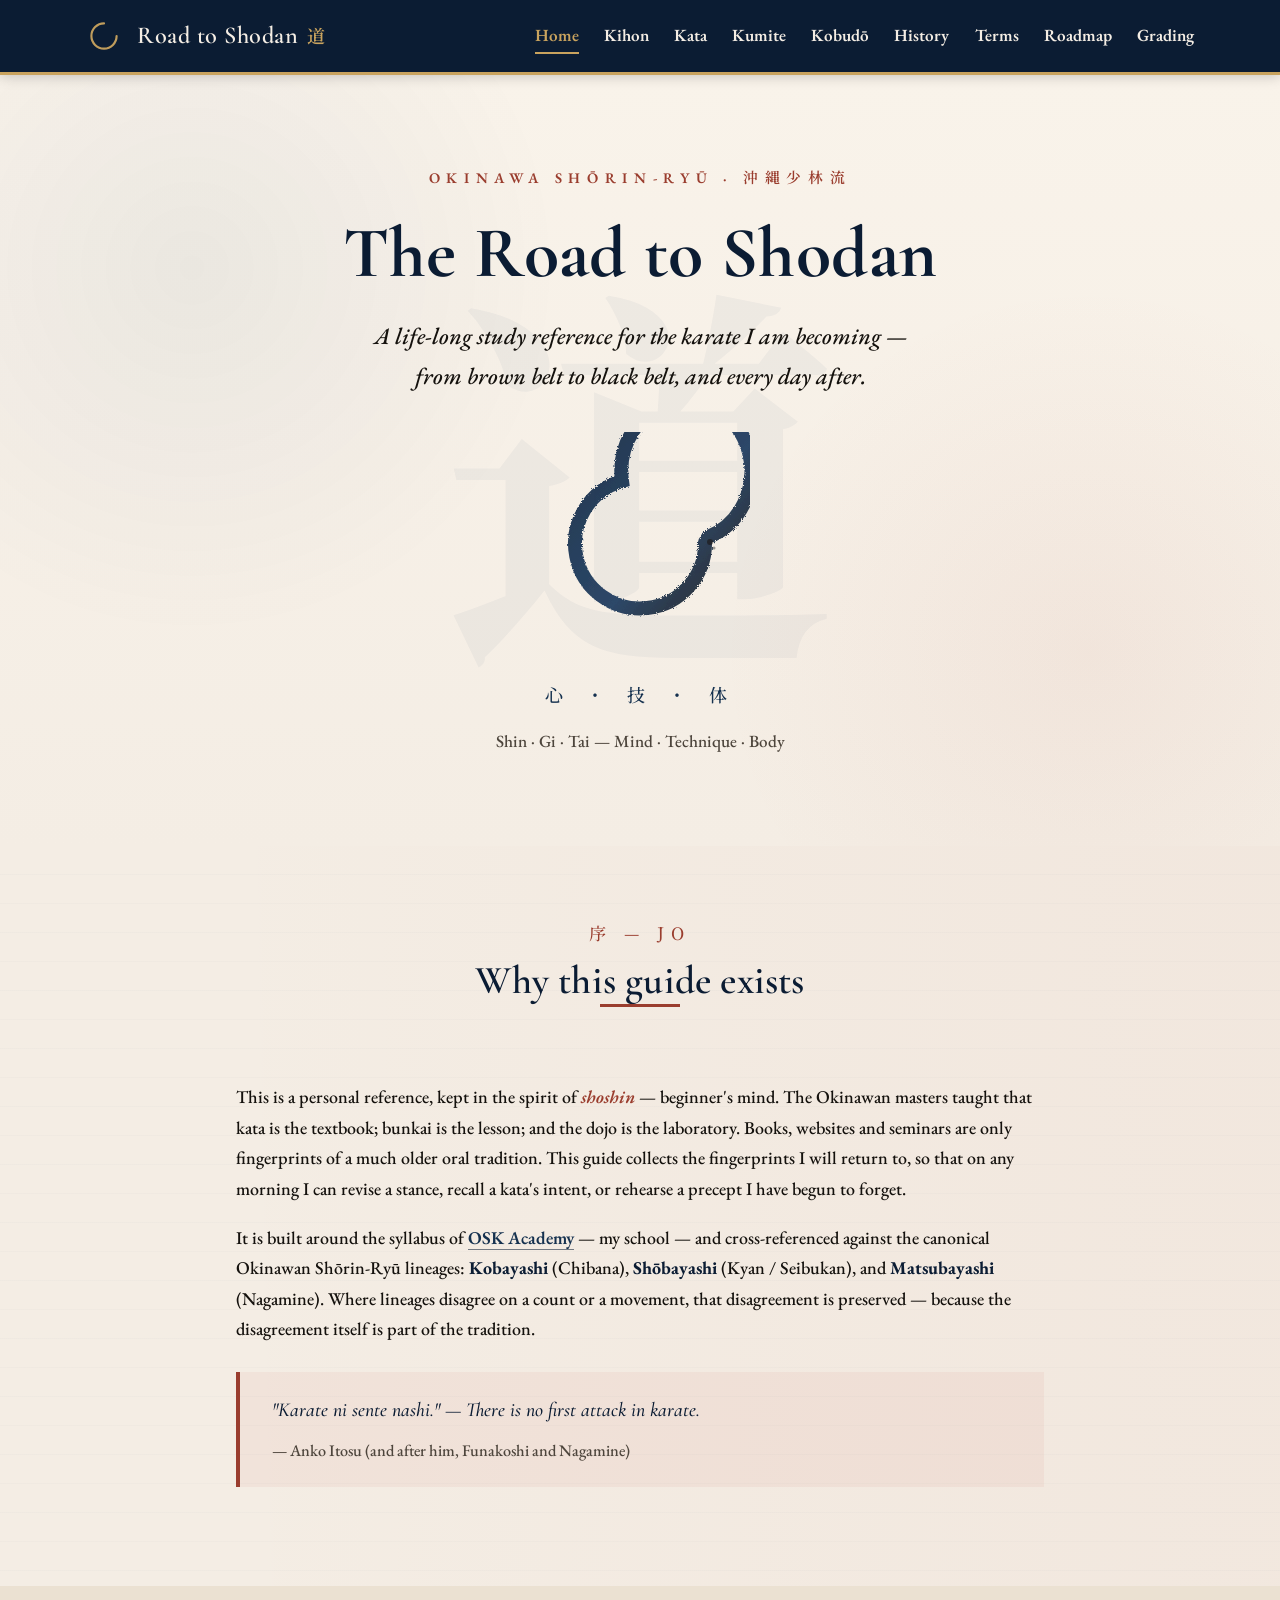
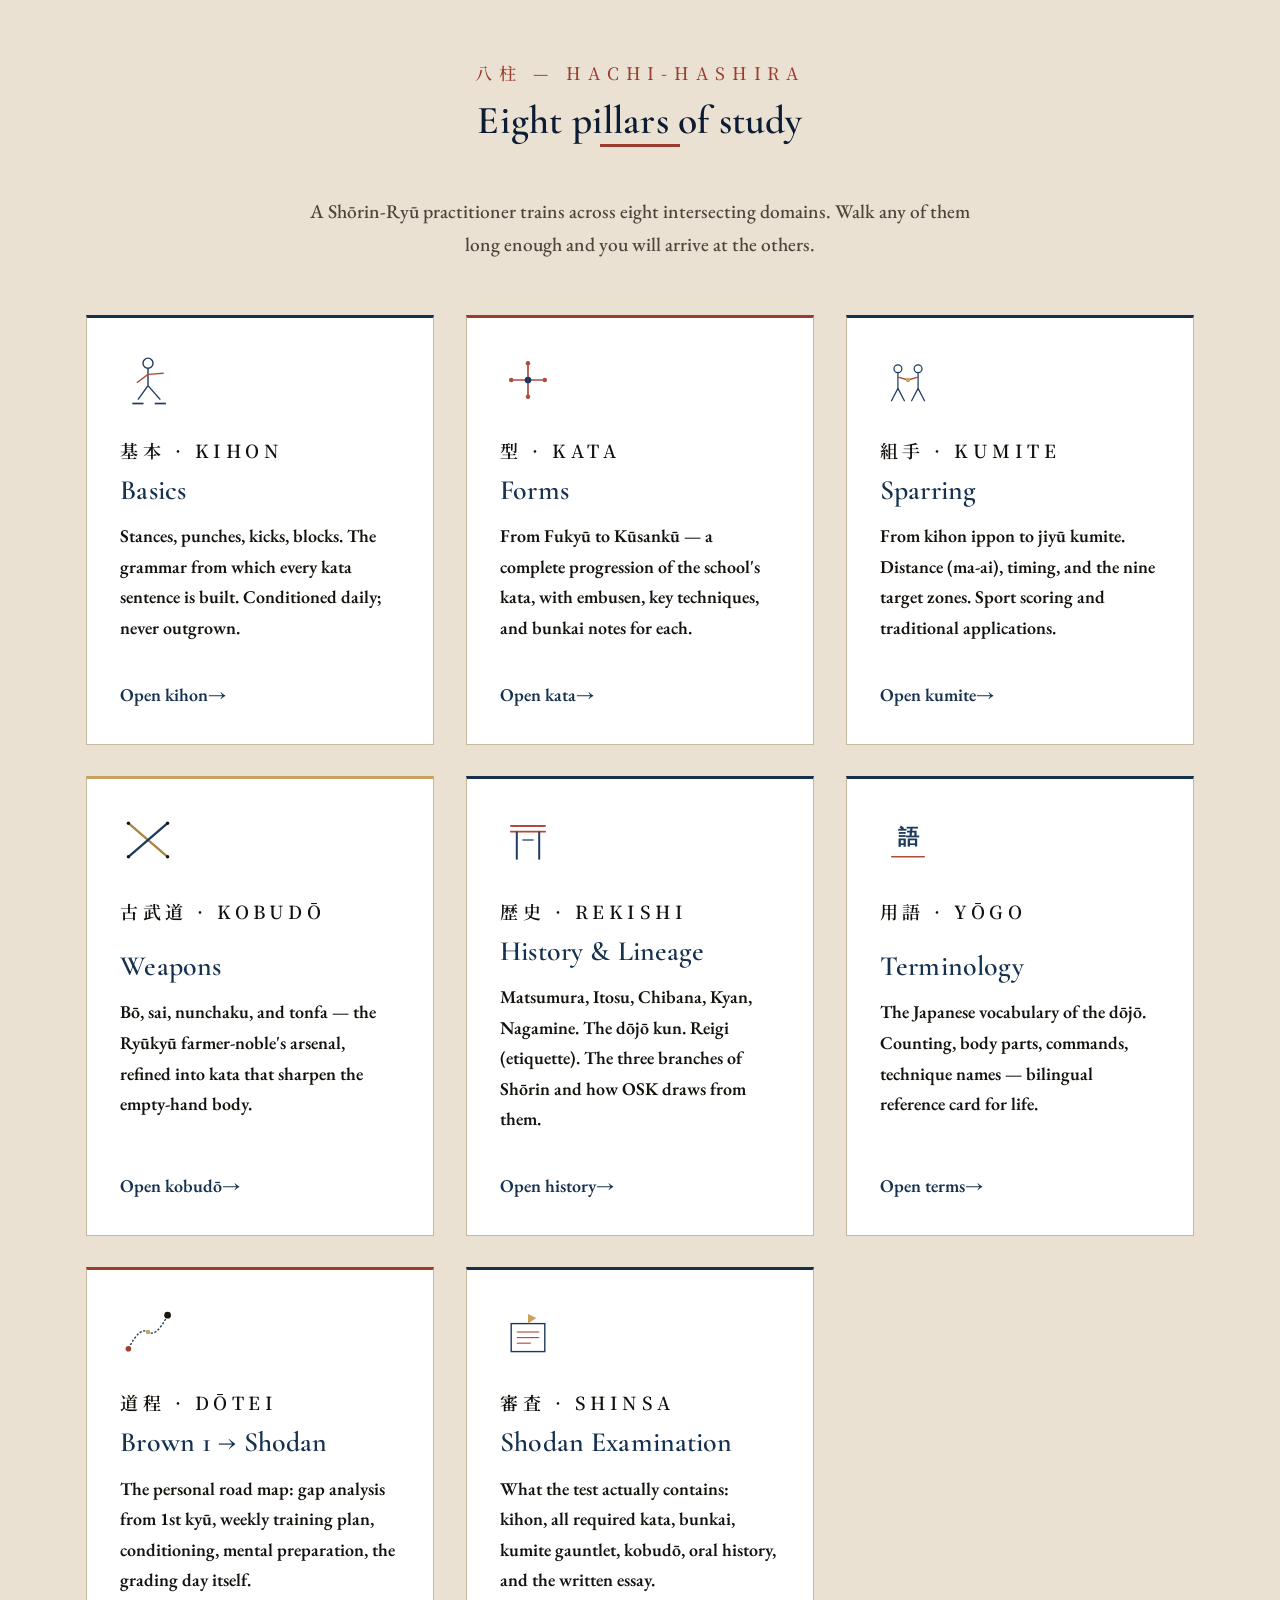
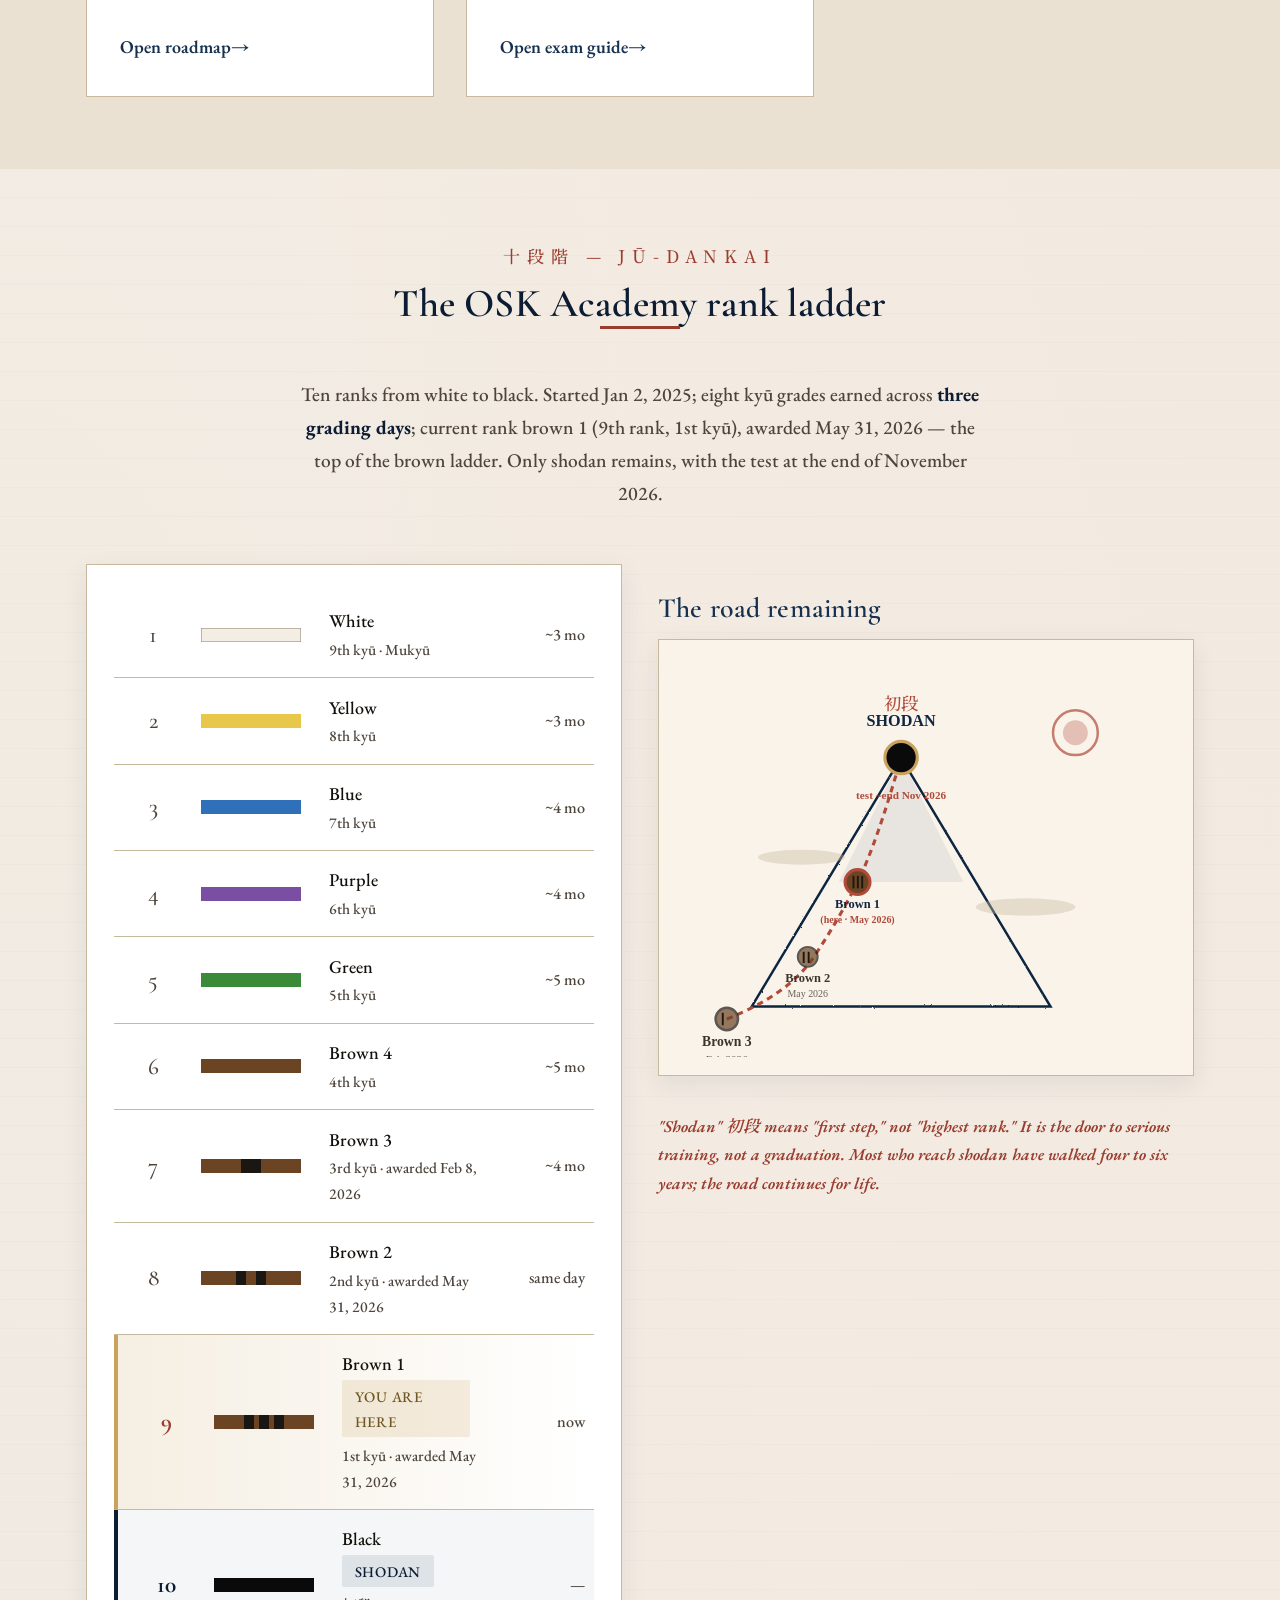
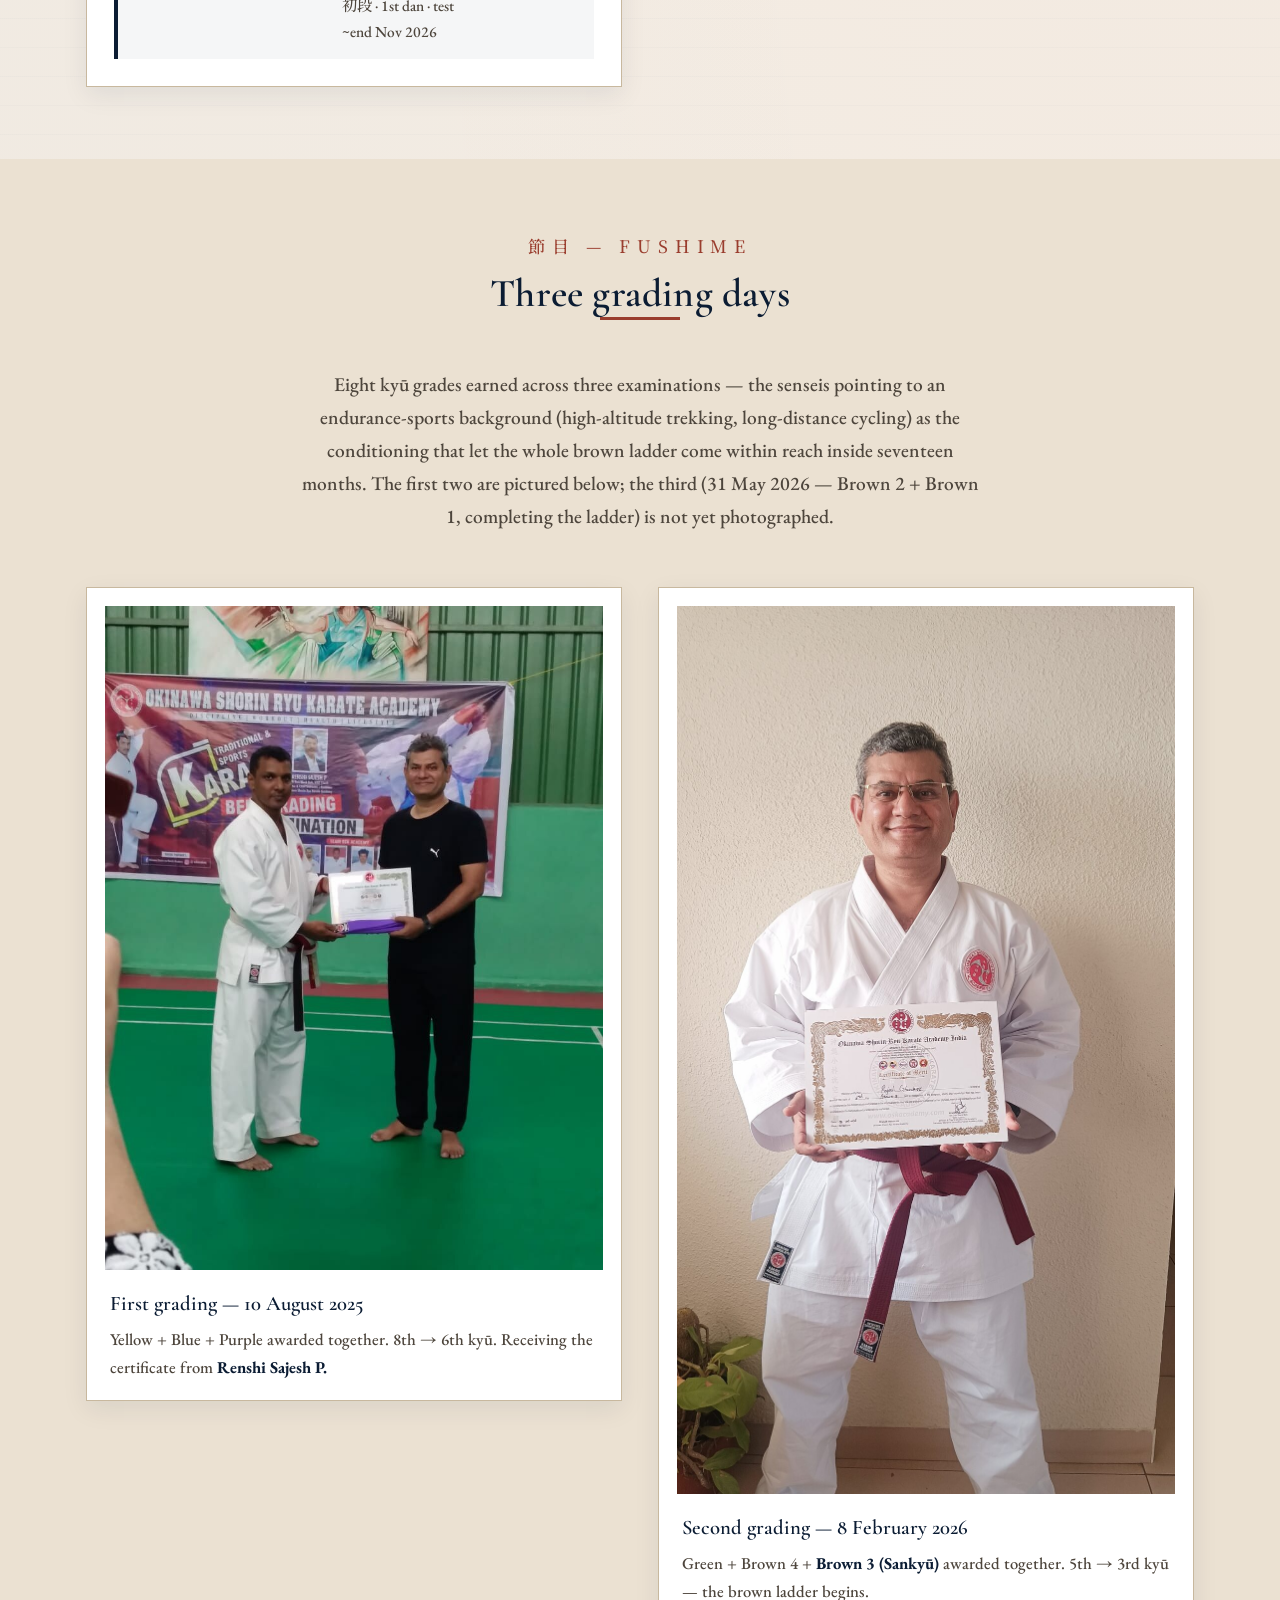
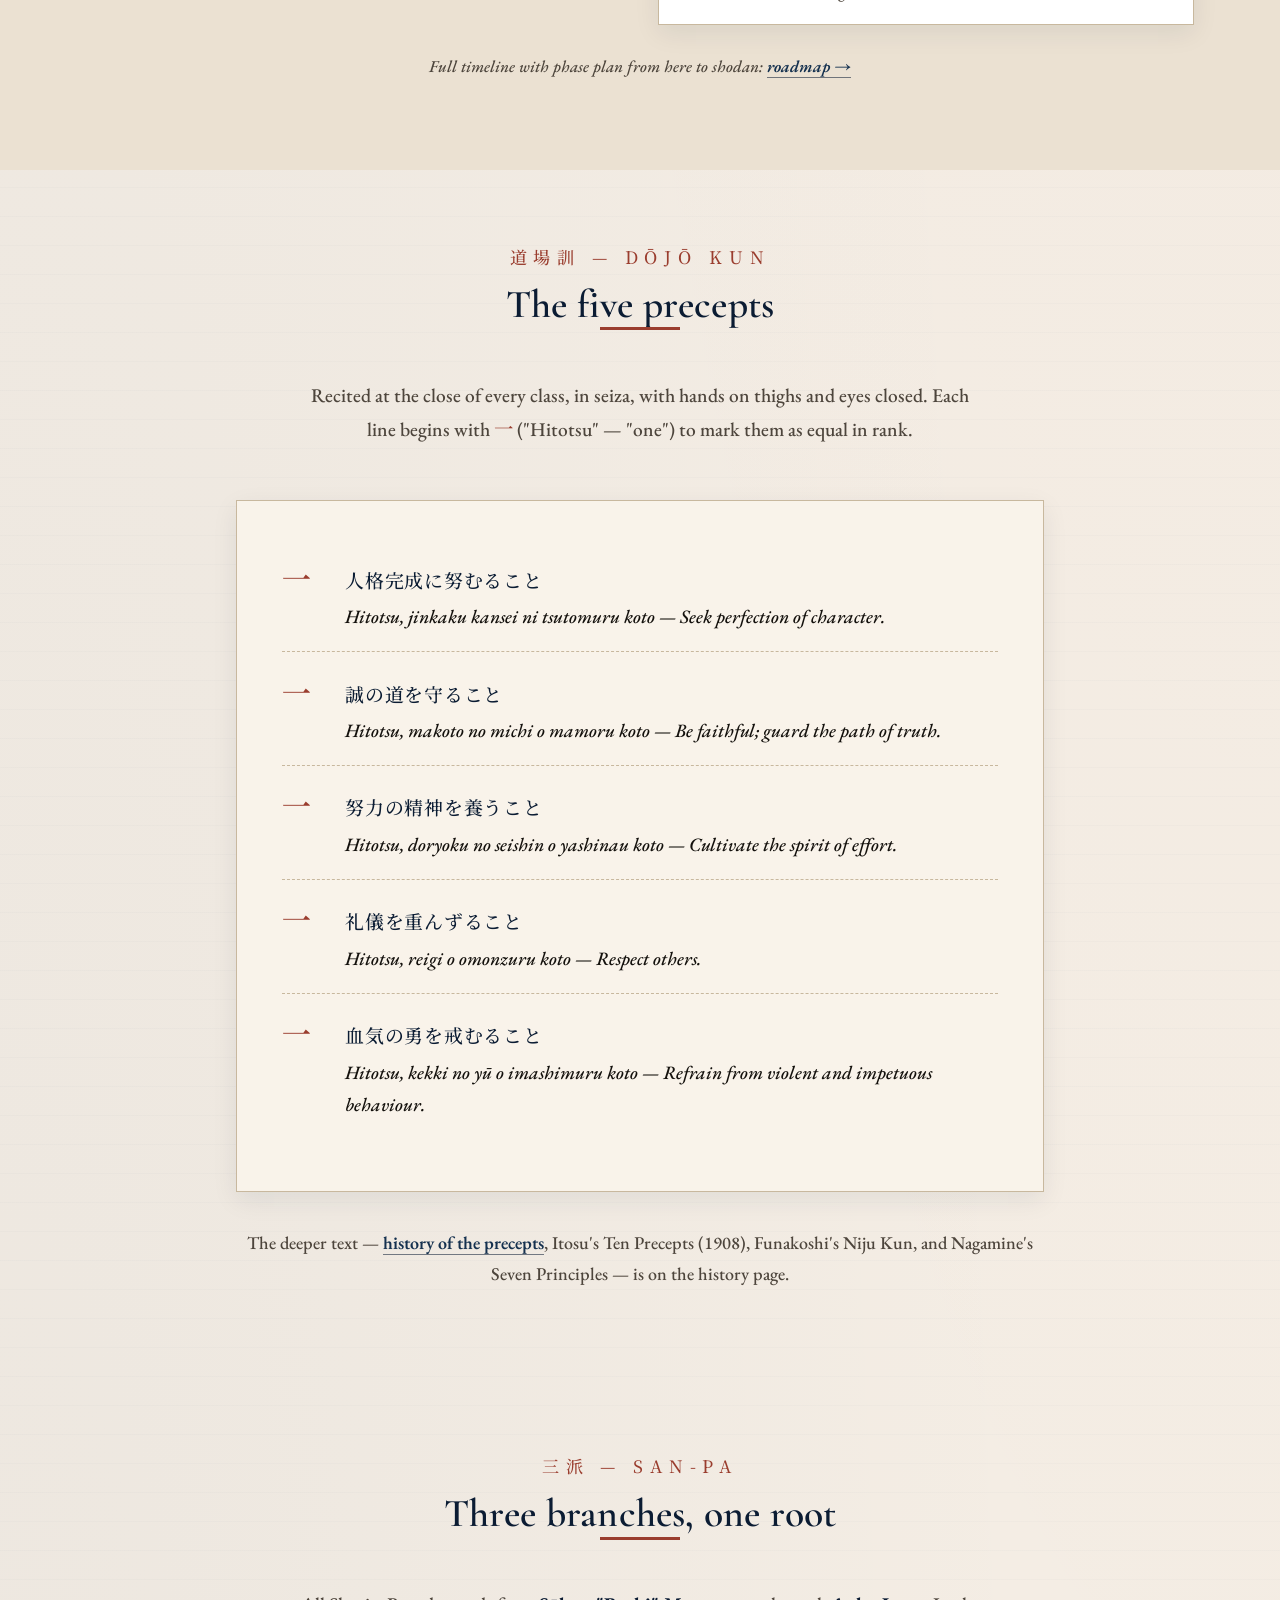
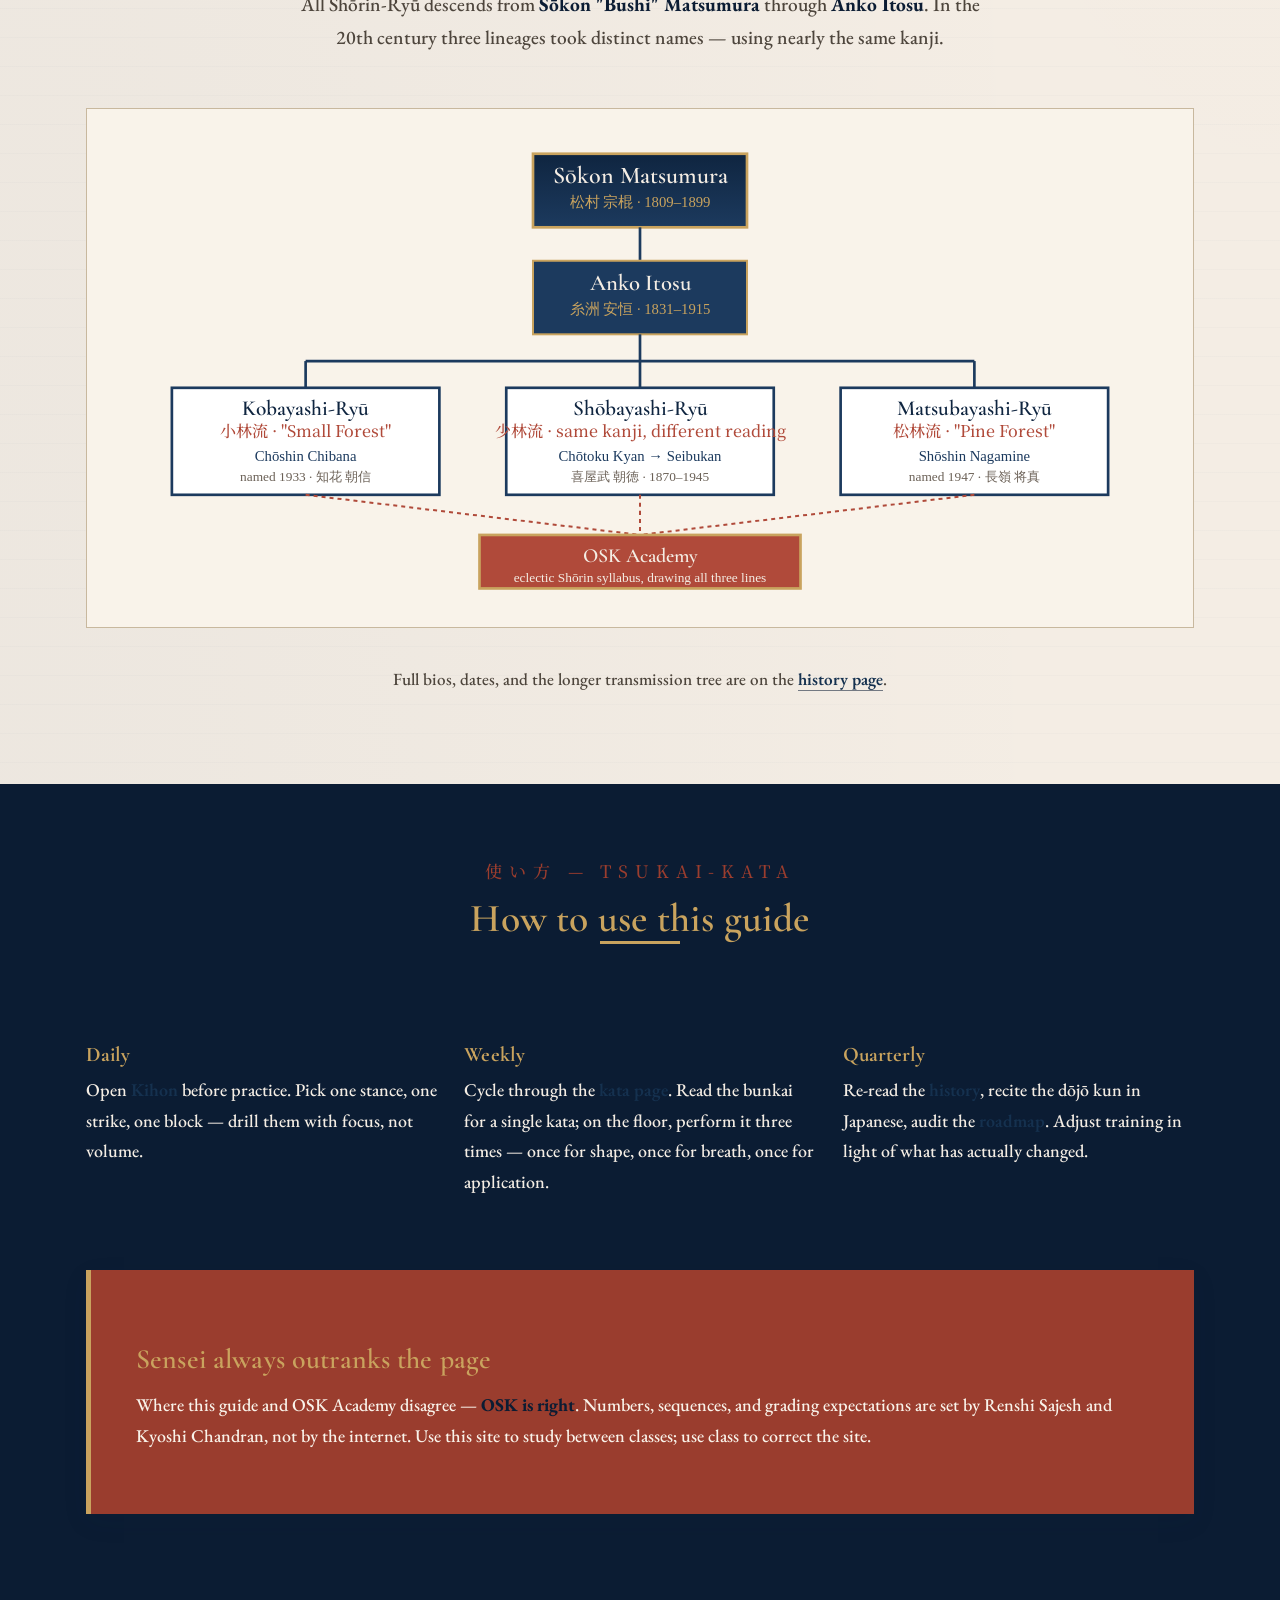
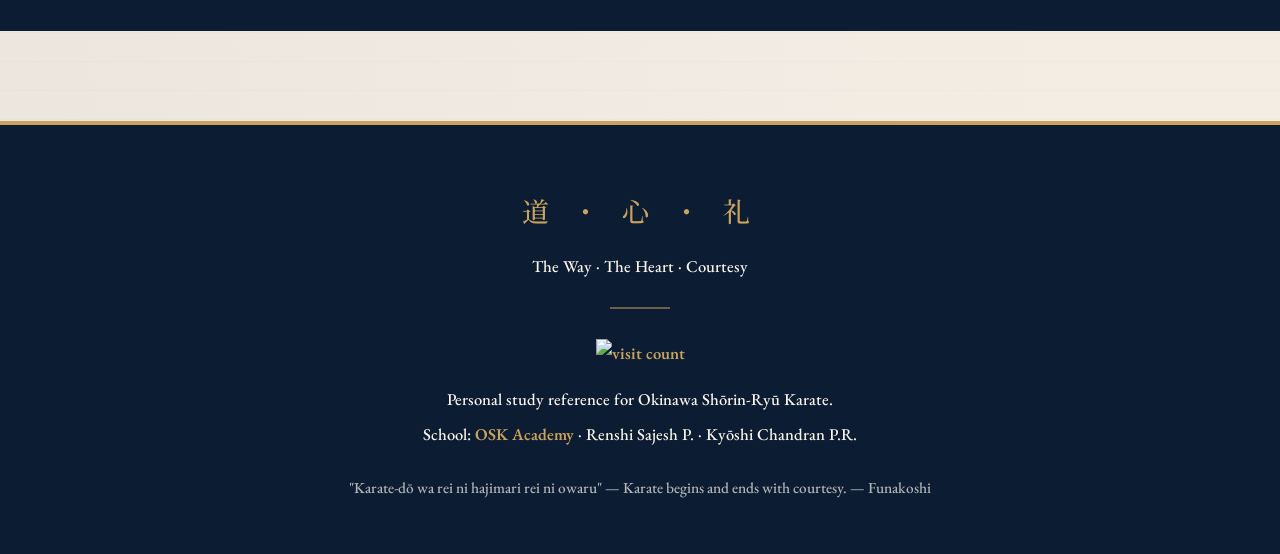
==== commit a405b78b: "Fix grading-page display bugs; update rank to Brown 1, shodan test Nov 2026 Grading page fixes: - Te" ====
--- a/index.html
+++ b/index.html
@@ -4,7 +4,7 @@
 <meta charset="utf-8">
 <meta name="viewport" content="width=device-width, initial-scale=1">
 <title>Road to Shodan — Okinawa Shorin-Ryu Karate</title>
-<meta name="description" content="A life-long study reference for Okinawa Shorin-Ryu Karate. Kihon, kata, kumite, kobudo, history, and the road from brown 3 to shodan.">
+<meta name="description" content="A life-long study reference for Okinawa Shorin-Ryu Karate. Kihon, kata, kumite, kobudo, history, and the road from brown 1 to shodan.">
 <link rel="preconnect" href="https://fonts.googleapis.com">
 <link rel="preconnect" href="https://fonts.gstatic.com" crossorigin>
 <link href="https://fonts.googleapis.com/css2?family=Cormorant+Garamond:wght@400;500;600;700&family=EB+Garamond:wght@400;500;600&family=Noto+Serif+JP:wght@400;500;700&family=JetBrains+Mono:wght@400;500&display=swap" rel="stylesheet">
@@ -232,8 +232,8 @@
           </svg>
         </div>
         <p class="card-jp">道程 · Dōtei</p>
-        <h3>Brown 3 → Shodan</h3>
-        <p>The personal road map: gap analysis from 3rd kyū, weekly training plan, conditioning, mental preparation, the grading day itself.</p>
+        <h3>Brown 1 → Shodan</h3>
+        <p>The personal road map: gap analysis from 1st kyū, weekly training plan, conditioning, mental preparation, the grading day itself.</p>
         <span class="card-link">Open roadmap</span>
       </a>
 
@@ -263,7 +263,7 @@
     <div class="section-title">
       <span class="jp">十段階 — Jū-dankai</span>
       <h2>The OSK Academy rank ladder</h2>
-      <p class="lede">Ten ranks across roughly four years of consistent training. Started Jan 2, 2025; six ranks earned across <strong>two grading days</strong>; current rank brown 3 (7th rank, 3rd kyū), awarded Feb 8, 2026. Three grades remain.</p>
+      <p class="lede">Ten ranks from white to black. Started Jan 2, 2025; eight kyū grades earned across <strong>three grading days</strong>; current rank brown 1 (9th rank, 1st kyū), awarded May 31, 2026 — the top of the brown ladder. Only shodan remains, with the test at the end of November 2026.</p>
     </div>
 
     <div class="row-2">
@@ -311,31 +311,31 @@
           <div class="belt-time">~5 mo</div>
         </div>
 
-        <div class="rank-row current">
+        <div class="rank-row">
           <div class="belt-num">7</div>
           <svg class="belt-vis" width="100" height="14"><rect width="100" height="14" fill="#6b4423"/><rect x="40" width="20" height="14" fill="#1a1612"/></svg>
-          <div class="belt-name">Brown 3 <span class="tag tag-kincha">YOU ARE HERE</span><small>3rd kyū · awarded Feb 8, 2026</small></div>
-          <div class="belt-time">~6 mo</div>
+          <div class="belt-name">Brown 3<small>3rd kyū · awarded Feb 8, 2026</small></div>
+          <div class="belt-time">~4 mo</div>
         </div>
 
         <div class="rank-row">
           <div class="belt-num">8</div>
           <svg class="belt-vis" width="100" height="14"><rect width="100" height="14" fill="#6b4423"/><rect x="35" width="10" height="14" fill="#1a1612"/><rect x="55" width="10" height="14" fill="#1a1612"/></svg>
-          <div class="belt-name">Brown 2<small>2nd kyū · target ~Q4 2026</small></div>
-          <div class="belt-time">~6 mo</div>
-        </div>
-
-        <div class="rank-row">
+          <div class="belt-name">Brown 2<small>2nd kyū · awarded May 31, 2026</small></div>
+          <div class="belt-time">same day</div>
+        </div>
+
+        <div class="rank-row current">
           <div class="belt-num">9</div>
           <svg class="belt-vis" width="100" height="14"><rect width="100" height="14" fill="#6b4423"/><rect x="30" width="10" height="14" fill="#1a1612"/><rect x="45" width="10" height="14" fill="#1a1612"/><rect x="60" width="10" height="14" fill="#1a1612"/></svg>
-          <div class="belt-name">Brown 1<small>1st kyū · target ~Q2 2027</small></div>
-          <div class="belt-time">~6–9 mo</div>
+          <div class="belt-name">Brown 1 <span class="tag tag-kincha">YOU ARE HERE</span><small>1st kyū · awarded May 31, 2026</small></div>
+          <div class="belt-time">now</div>
         </div>
 
         <div class="rank-row target">
           <div class="belt-num">10</div>
           <svg class="belt-vis" width="100" height="14"><rect width="100" height="14" fill="#0a0a0a"/></svg>
-          <div class="belt-name">Black <span class="tag">SHODAN</span><small>初段 · 1st dan · target ~late 2027 / Q1 2028</small></div>
+          <div class="belt-name">Black <span class="tag">SHODAN</span><small>初段 · 1st dan · test ~end Nov 2026</small></div>
           <div class="belt-time">—</div>
         </div>
 
@@ -359,32 +359,32 @@
           <ellipse cx="280" cy="200" rx="40" ry="7" fill="#c8b89e" opacity="0.4"/>
           <!-- path -->
           <path d="M 40 290 Q 90 270, 110 240 T 145 180 T 180 80" fill="none" stroke="#b04a3a" stroke-width="2.5" stroke-dasharray="5 4"/>
-          <!-- waypoint 1: Brown 3 (here) -->
-          <circle cx="40" cy="290" r="10" fill="#6b4423" stroke="#1a1612" stroke-width="2"/>
+          <!-- waypoint 1: Brown 3 (past) -->
+          <circle cx="40" cy="290" r="9" fill="#6b4423" stroke="#1a1612" stroke-width="2" opacity="0.7"/>
           <rect x="36" y="285" width="1.5" height="10" fill="#1a1612"/>
-          <text x="40" y="312" text-anchor="middle" font-family="serif" font-size="11" fill="#0f2540" font-weight="600">Brown 3</text>
-          <text x="40" y="325" text-anchor="middle" font-family="serif" font-size="9" fill="#b04a3a" font-weight="600">(here · Feb 2026)</text>
-
-          <!-- waypoint 2: Brown 2 -->
-          <circle cx="105" cy="240" r="8" fill="#6b4423" stroke="#1a1612" stroke-width="1.5"/>
+          <text x="40" y="312" text-anchor="middle" font-family="serif" font-size="11" fill="#3a342c" font-weight="600">Brown 3</text>
+          <text x="40" y="325" text-anchor="middle" font-family="serif" font-size="9" fill="#6b6157">Feb 2026</text>
+
+          <!-- waypoint 2: Brown 2 (past) -->
+          <circle cx="105" cy="240" r="8" fill="#6b4423" stroke="#1a1612" stroke-width="1.5" opacity="0.7"/>
           <rect x="101" y="236" width="1.5" height="9" fill="#1a1612"/>
           <rect x="105" y="236" width="1.5" height="9" fill="#1a1612"/>
-          <text x="105" y="260" text-anchor="middle" font-family="serif" font-size="10" fill="#0f2540" font-weight="600">Brown 2</text>
-          <text x="105" y="272" text-anchor="middle" font-family="serif" font-size="8" fill="#6b6157">~Q4 2026</text>
-
-          <!-- waypoint 3: Brown 1 -->
-          <circle cx="145" cy="180" r="8" fill="#6b4423" stroke="#1a1612" stroke-width="1.5"/>
-          <rect x="141" y="176" width="1.5" height="9" fill="#1a1612"/>
-          <rect x="144.5" y="176" width="1.5" height="9" fill="#1a1612"/>
-          <rect x="148" y="176" width="1.5" height="9" fill="#1a1612"/>
-          <text x="145" y="200" text-anchor="middle" font-family="serif" font-size="10" fill="#0f2540" font-weight="600">Brown 1</text>
-          <text x="145" y="212" text-anchor="middle" font-family="serif" font-size="8" fill="#6b6157">~Q2 2027</text>
+          <text x="105" y="260" text-anchor="middle" font-family="serif" font-size="10" fill="#3a342c" font-weight="600">Brown 2</text>
+          <text x="105" y="272" text-anchor="middle" font-family="serif" font-size="8" fill="#6b6157">May 2026</text>
+
+          <!-- waypoint 3: Brown 1 (here) -->
+          <circle cx="145" cy="180" r="10" fill="#6b4423" stroke="#b04a3a" stroke-width="2.5"/>
+          <rect x="141" y="175" width="1.5" height="10" fill="#1a1612"/>
+          <rect x="144.5" y="175" width="1.5" height="10" fill="#1a1612"/>
+          <rect x="148" y="175" width="1.5" height="10" fill="#1a1612"/>
+          <text x="145" y="201" text-anchor="middle" font-family="serif" font-size="10" fill="#0f2540" font-weight="700">Brown 1</text>
+          <text x="145" y="213" text-anchor="middle" font-family="serif" font-size="8" fill="#b04a3a" font-weight="600">(here · May 2026)</text>
 
           <!-- waypoint 4: SHODAN -->
           <circle cx="180" cy="80" r="13" fill="#0a0a0a" stroke="#c9a35e" stroke-width="2.5"/>
           <text x="180" y="55" text-anchor="middle" font-family="serif" font-size="13" fill="#0f2540" font-weight="700">SHODAN</text>
           <text x="180" y="42" text-anchor="middle" font-family="'Noto Serif JP', serif" font-size="14" fill="#b04a3a">初段</text>
-          <text x="180" y="113" text-anchor="middle" font-family="serif" font-size="9" fill="#6b6157">~late 2027 / Q1 2028</text>
+          <text x="180" y="113" text-anchor="middle" font-family="serif" font-size="9" fill="#b04a3a" font-weight="600">test ~end Nov 2026</text>
 
           <!-- sun -->
           <circle cx="320" cy="60" r="18" fill="none" stroke="#b04a3a" stroke-width="2" opacity="0.7"/>
@@ -404,8 +404,8 @@
   <div class="container">
     <div class="section-title">
       <span class="jp">節目 — Fushime</span>
-      <h2>Two grading days</h2>
-      <p class="lede">Six ranks earned across two examinations — the senseis pointing to an endurance-sports background (high-altitude trekking, long-distance cycling) as the conditioning that let the brown ladder come into reach inside thirteen months.</p>
+      <h2>Three grading days</h2>
+      <p class="lede">Eight kyū grades earned across three examinations — the senseis pointing to an endurance-sports background (high-altitude trekking, long-distance cycling) as the conditioning that let the whole brown ladder come within reach inside seventeen months. The first two are pictured below; the third (31 May 2026 — Brown 2 + Brown 1, completing the ladder) is not yet photographed.</p>
     </div>
 
     <div class="row-2" style="align-items: start;">
--- a/assets/styles.css
+++ b/assets/styles.css
@@ -330,6 +330,7 @@
 }
 .tech-card h4 { margin: 0.4rem 0 0.15rem; }
 .tech-card .name-jp { color: var(--beni); font-family: 'Noto Serif JP', serif; font-size: 0.9rem; margin: 0 0 0.5rem; letter-spacing: 0.03em; }
+.tech-card h4 .rj { font-weight: 400; font-size: 0.9rem; color: var(--gray-soft); font-style: italic; }
 .tech-card p { font-size: 0.95rem; margin: 0.35rem 0 0; }
 .tech-card .gloss { color: var(--gray-soft); font-style: italic; }
 .tech-card .verify { color: var(--kincha-deep); font-size: 0.85rem; font-style: italic; }
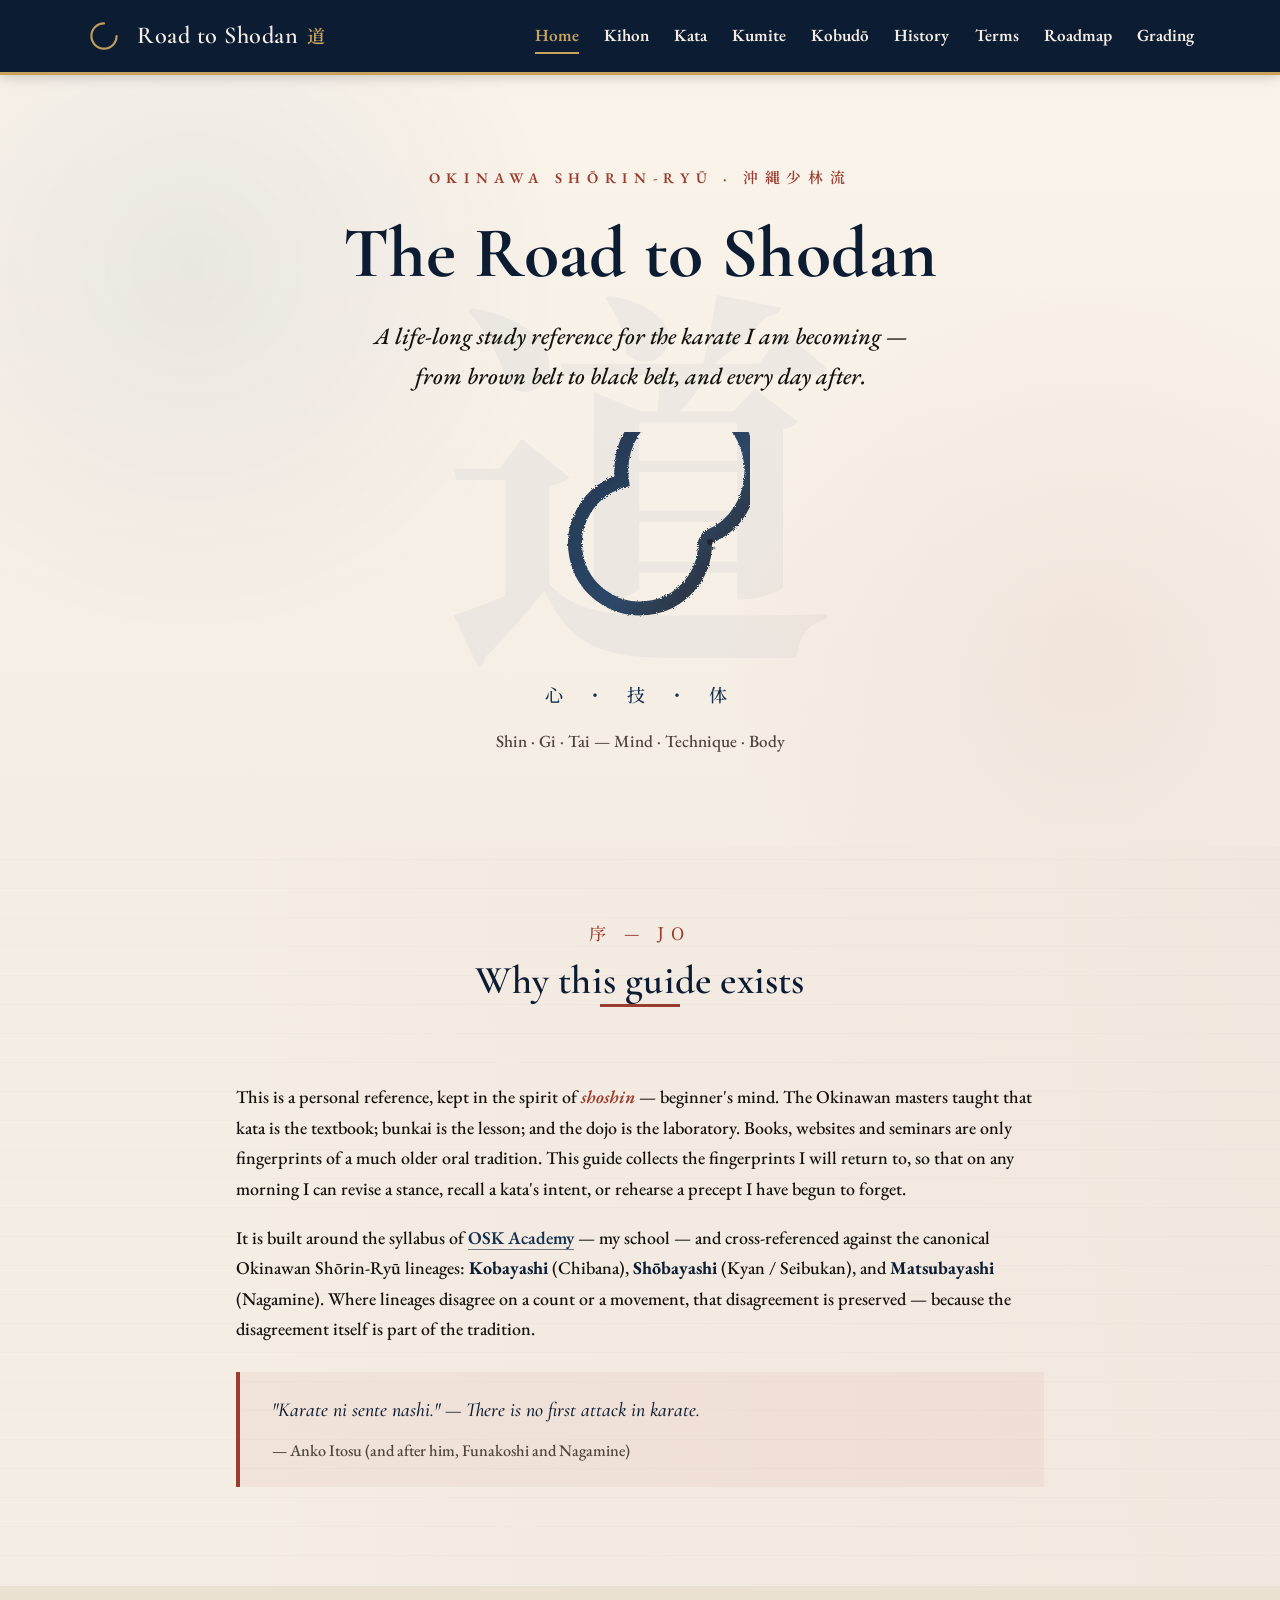
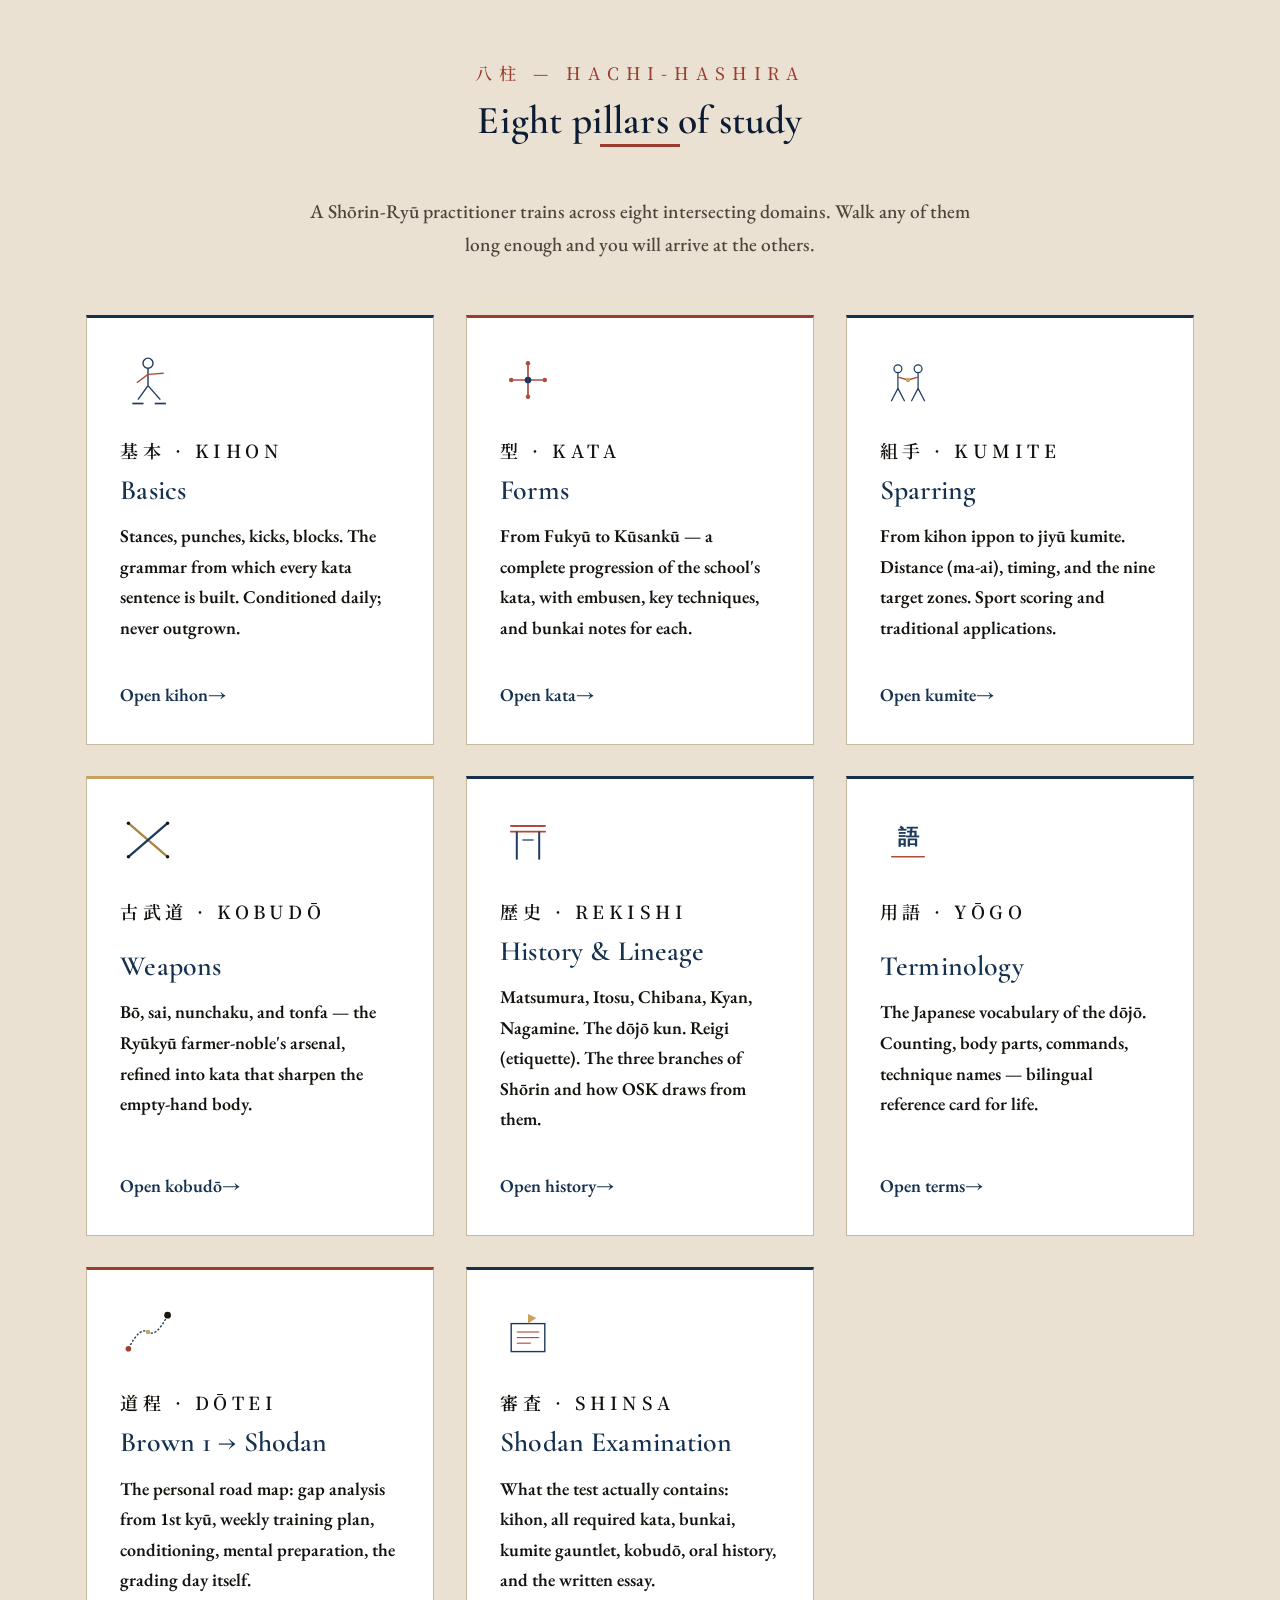
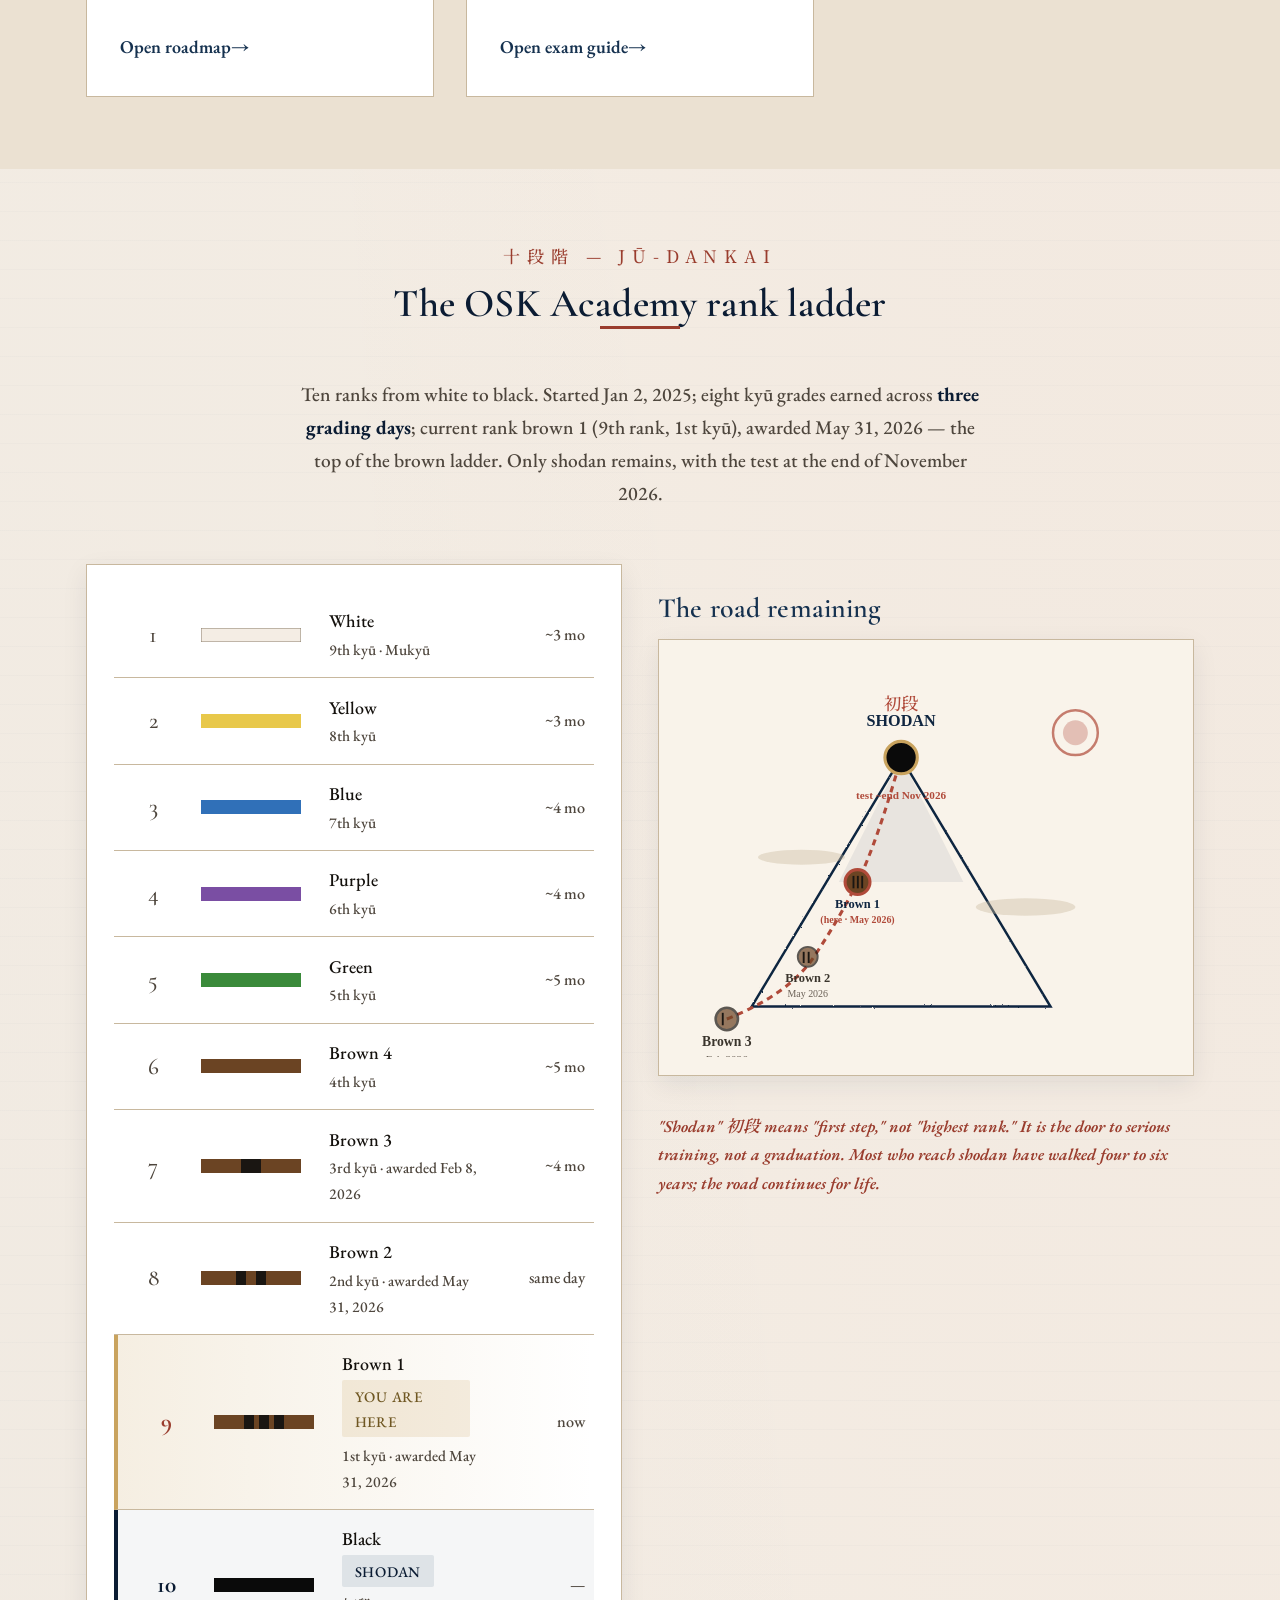
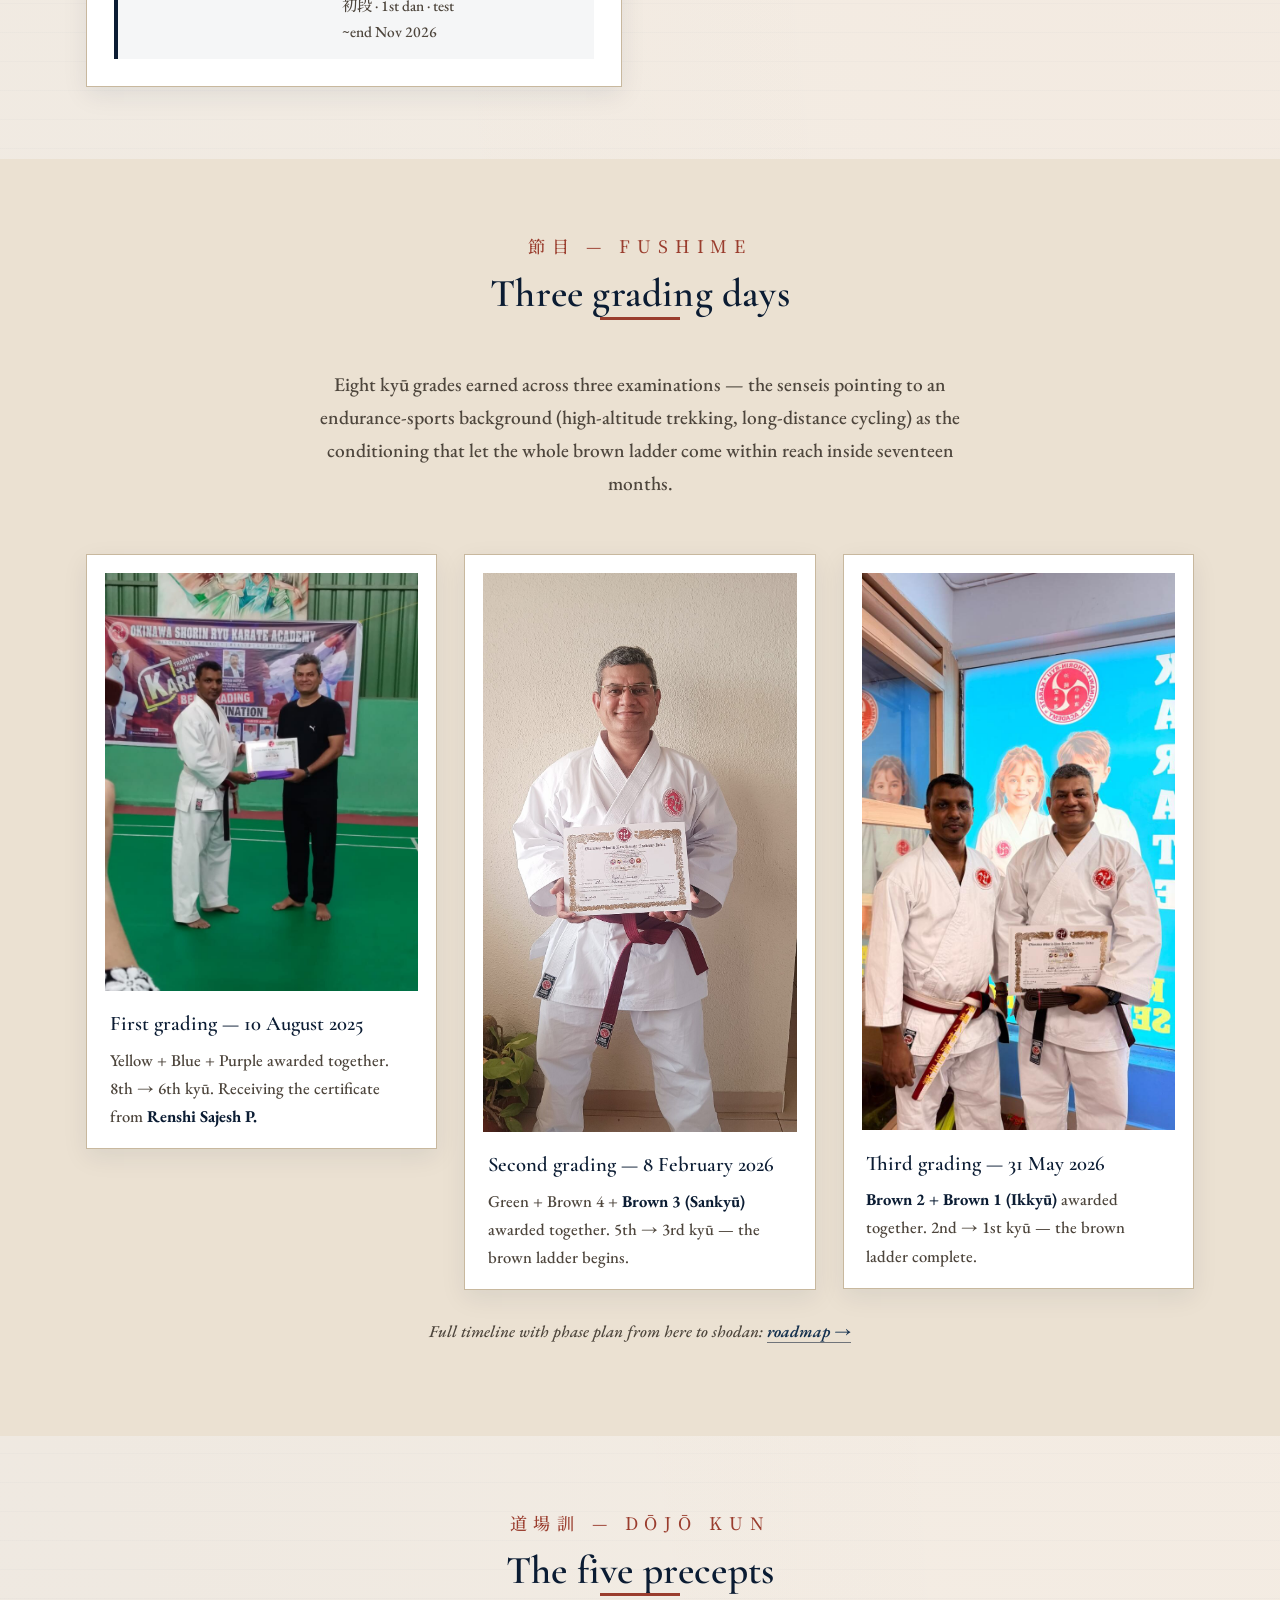
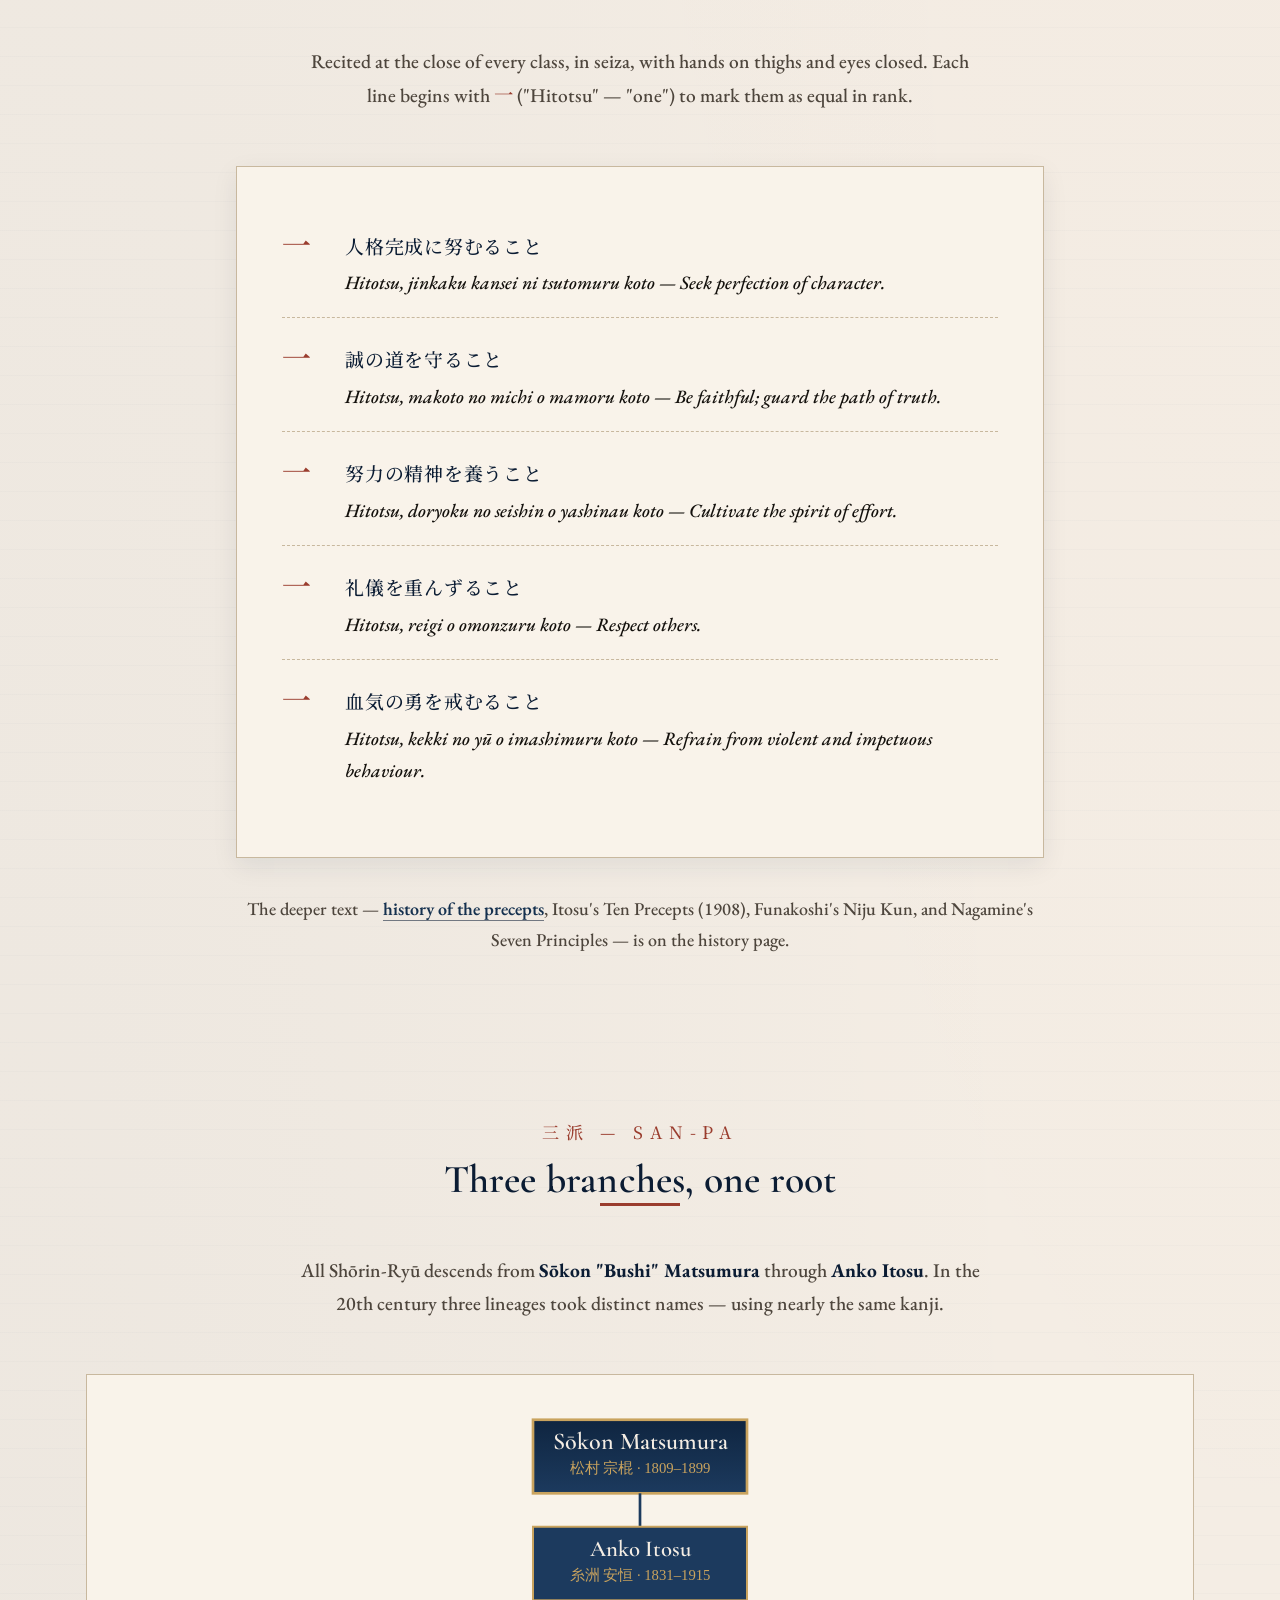
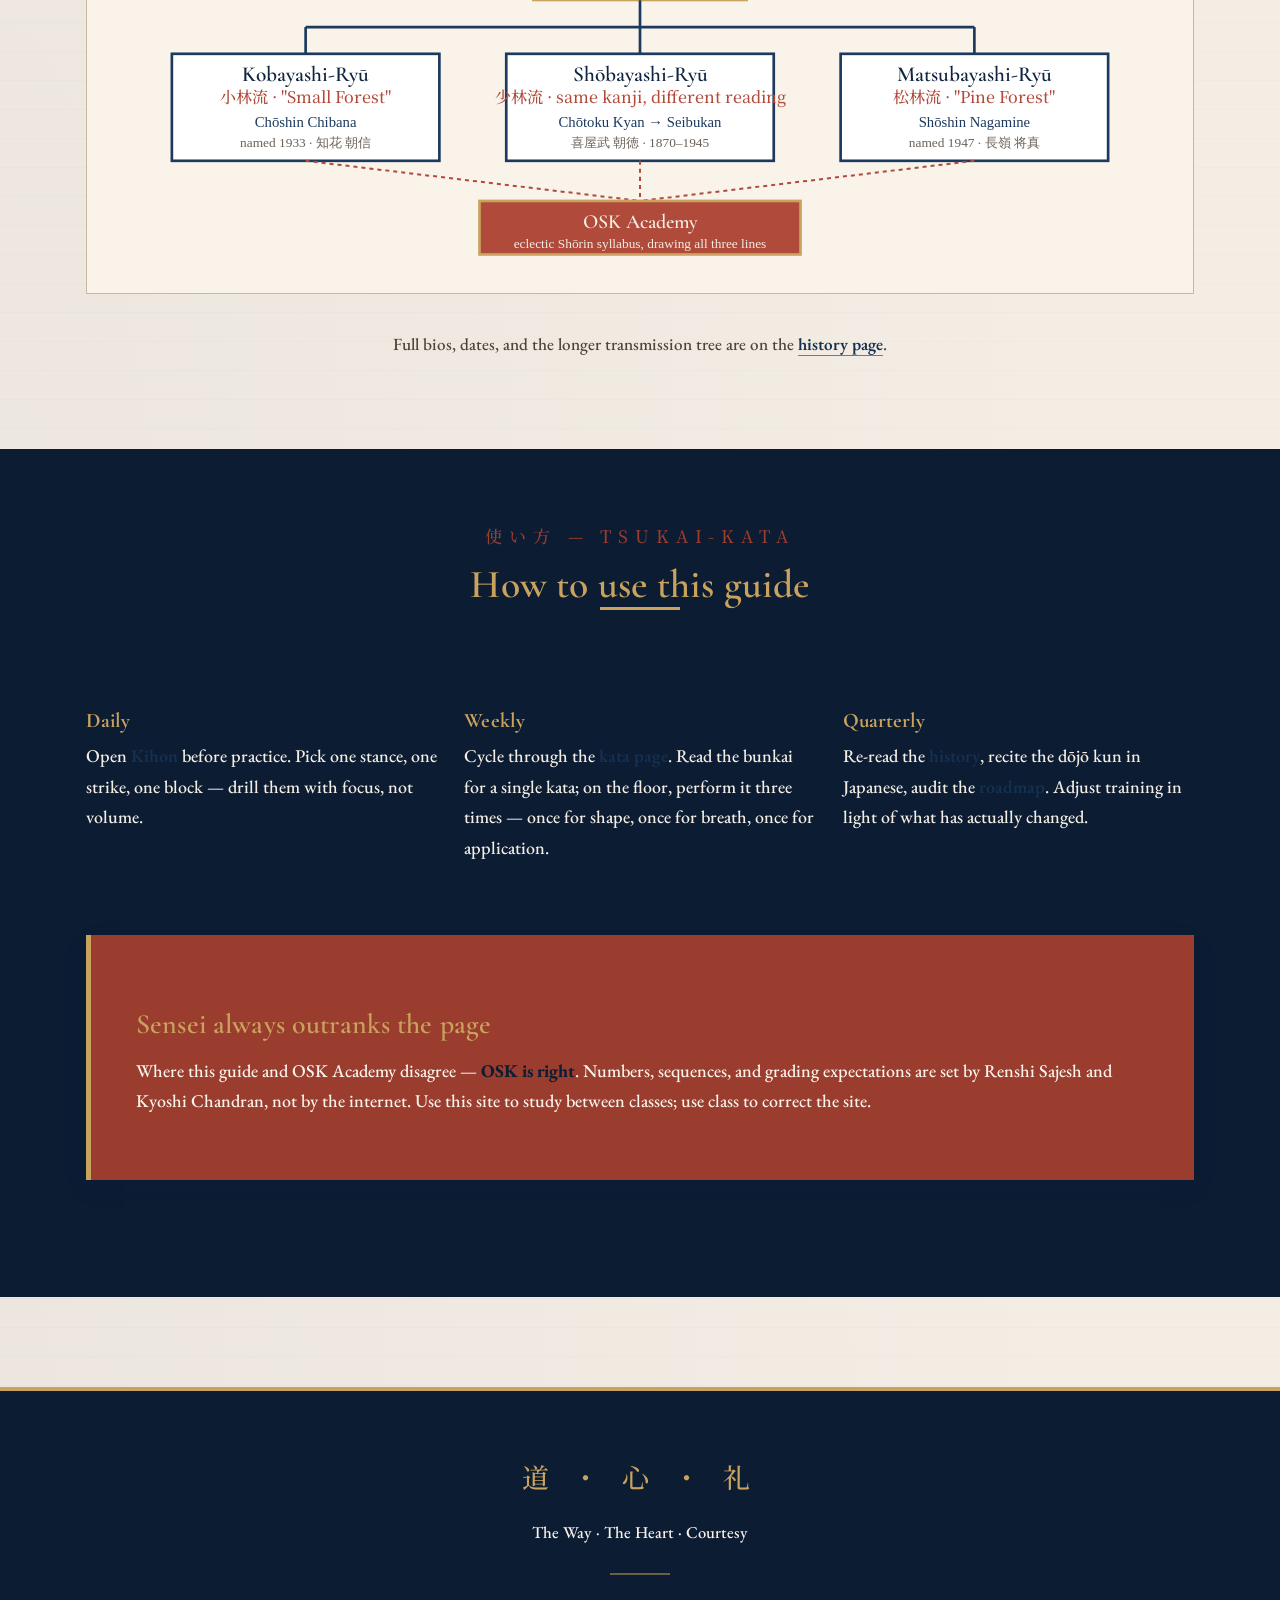
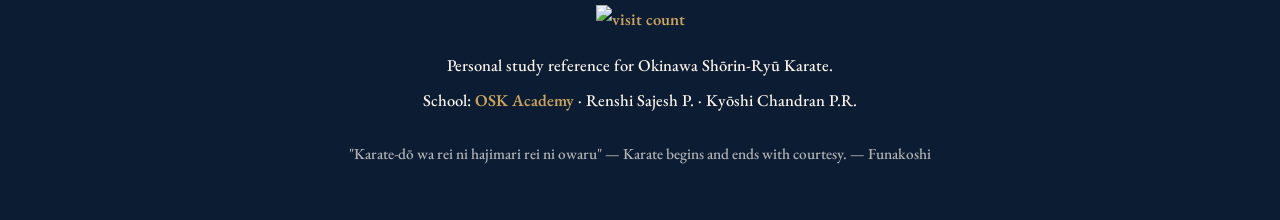
==== commit 7b0897a7: "Add 1st kyū (Brown 1) grading photo — 31 May 2026 Optimized the supplied photo to the site conventio" ====
--- a/index.html
+++ b/index.html
@@ -405,10 +405,10 @@
     <div class="section-title">
       <span class="jp">節目 — Fushime</span>
       <h2>Three grading days</h2>
-      <p class="lede">Eight kyū grades earned across three examinations — the senseis pointing to an endurance-sports background (high-altitude trekking, long-distance cycling) as the conditioning that let the whole brown ladder come within reach inside seventeen months. The first two are pictured below; the third (31 May 2026 — Brown 2 + Brown 1, completing the ladder) is not yet photographed.</p>
-    </div>
-
-    <div class="row-2" style="align-items: start;">
+      <p class="lede">Eight kyū grades earned across three examinations — the senseis pointing to an endurance-sports background (high-altitude trekking, long-distance cycling) as the conditioning that let the whole brown ladder come within reach inside seventeen months.</p>
+    </div>
+
+    <div class="row-3" style="align-items: start;">
       <figure style="margin: 0; background: white; padding: 1rem; box-shadow: var(--shadow-soft); border: 1px solid var(--line);">
         <img src="assets/photos/purple-2025-08-10.jpg"
              alt="Receiving the purple belt certificate from Renshi Sajesh P. at OSK Academy, August 10, 2025"
@@ -428,6 +428,17 @@
         <figcaption style="margin-top: 0.85rem; padding: 0 0.25rem;">
           <p style="margin: 0; font-family: 'Cormorant Garamond', serif; font-size: 1.15rem; color: var(--indigo-deep); font-weight: 600;">Second grading — 8 February 2026</p>
           <p style="margin: 0.25rem 0 0; font-size: 0.92rem; color: var(--gray-soft);">Green + Brown 4 + <strong>Brown 3 (Sankyū)</strong> awarded together. 5th → 3rd kyū — the brown ladder begins.</p>
+        </figcaption>
+      </figure>
+
+      <figure style="margin: 0; background: white; padding: 1rem; box-shadow: var(--shadow-soft); border: 1px solid var(--line);">
+        <img src="assets/photos/1st-kyu-2026-05-31.jpg"
+             alt="Holding the 1st kyu (Brown 1) Certificate of Merit and brown belt with the instructor at OSK Academy India, May 31, 2026"
+             loading="lazy"
+             style="width: 100%; height: auto; display: block;">
+        <figcaption style="margin-top: 0.85rem; padding: 0 0.25rem;">
+          <p style="margin: 0; font-family: 'Cormorant Garamond', serif; font-size: 1.15rem; color: var(--indigo-deep); font-weight: 600;">Third grading — 31 May 2026</p>
+          <p style="margin: 0.25rem 0 0; font-size: 0.92rem; color: var(--gray-soft);"><strong>Brown 2 + Brown 1 (Ikkyū)</strong> awarded together. 2nd → 1st kyū — the brown ladder complete.</p>
         </figcaption>
       </figure>
     </div>
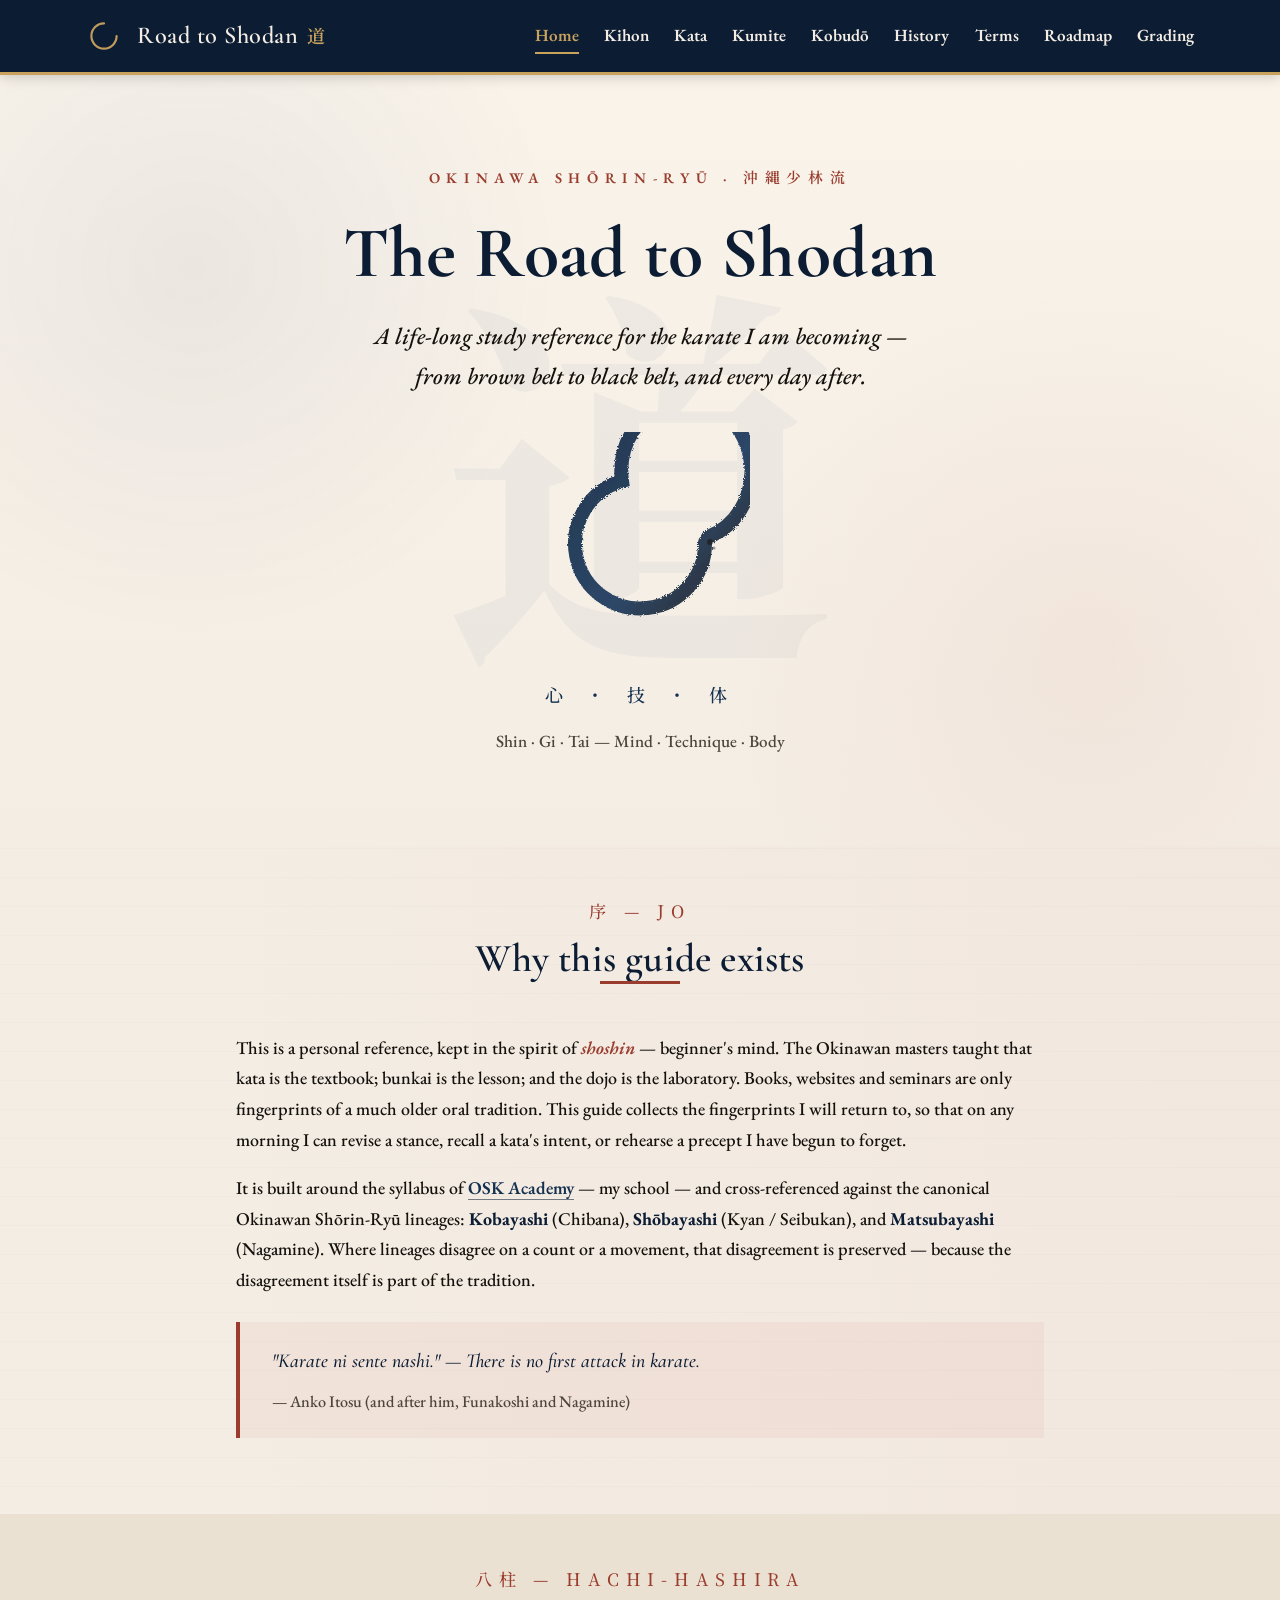
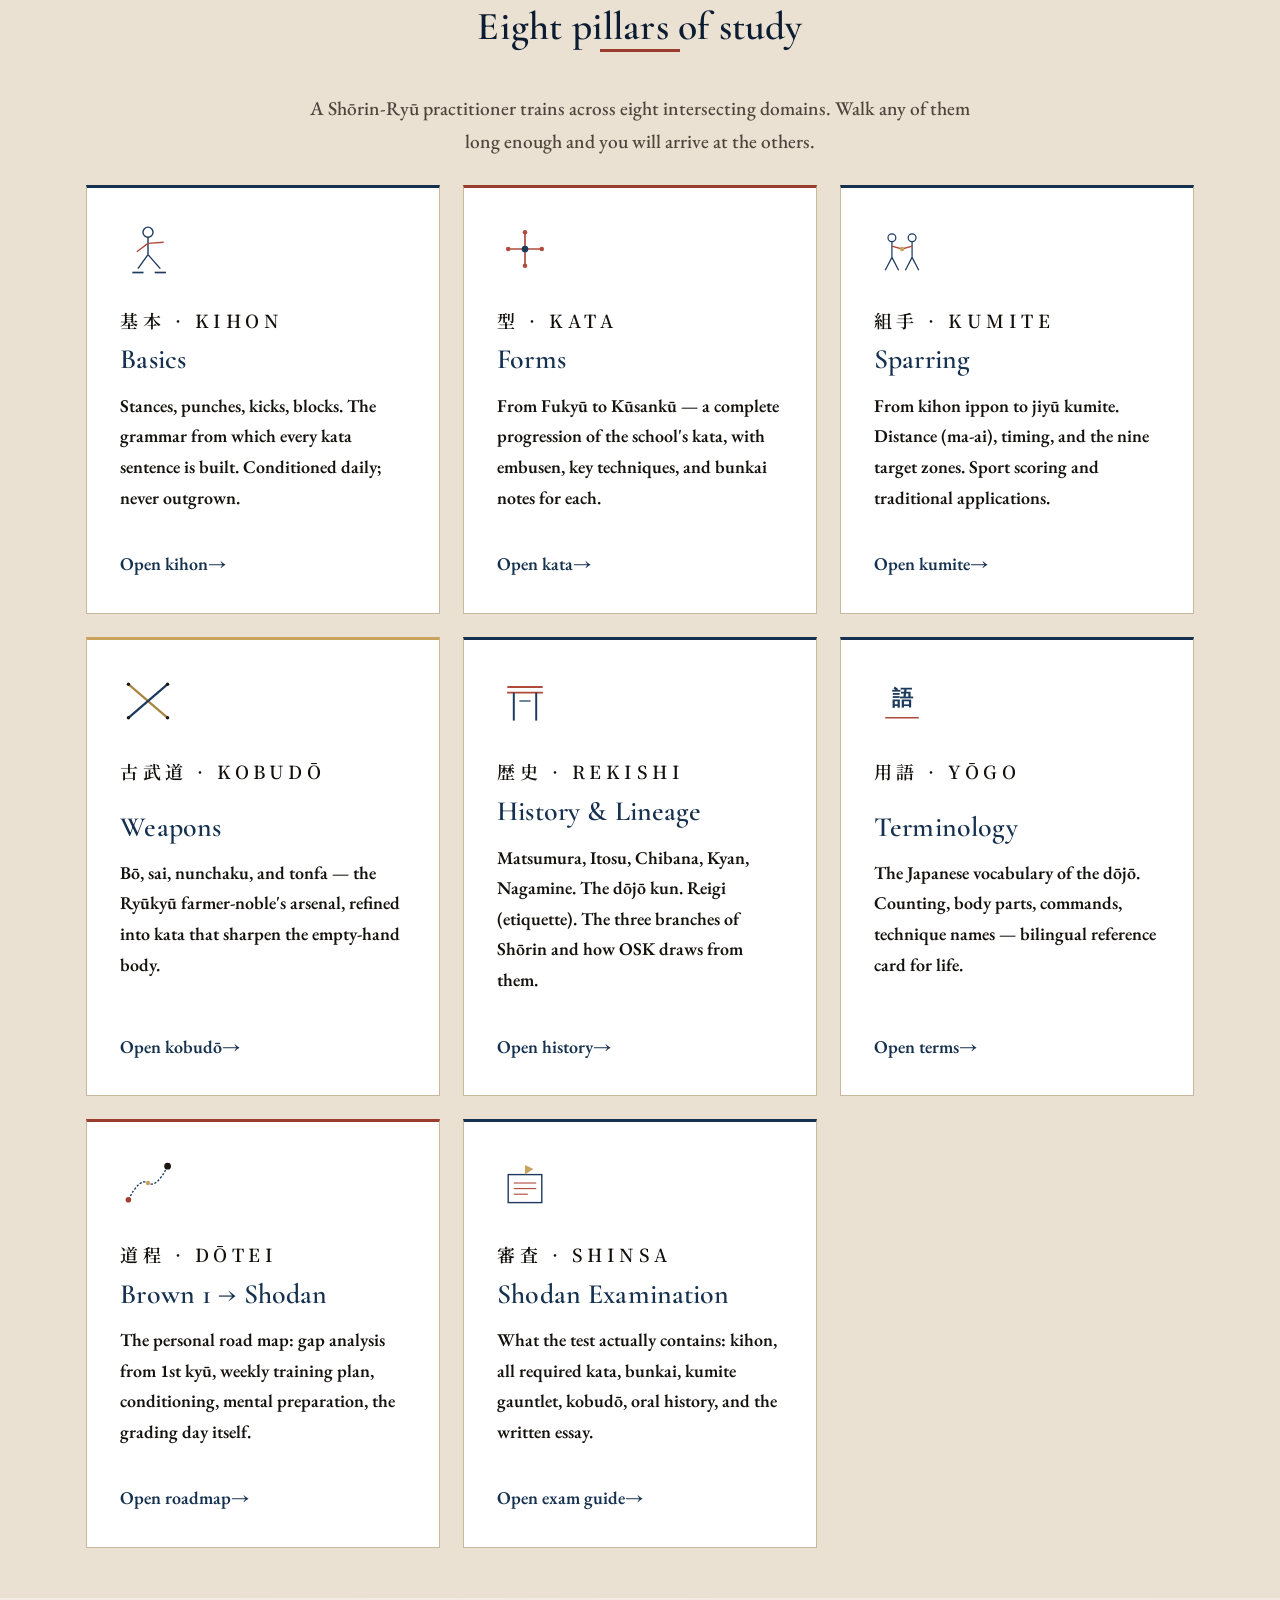
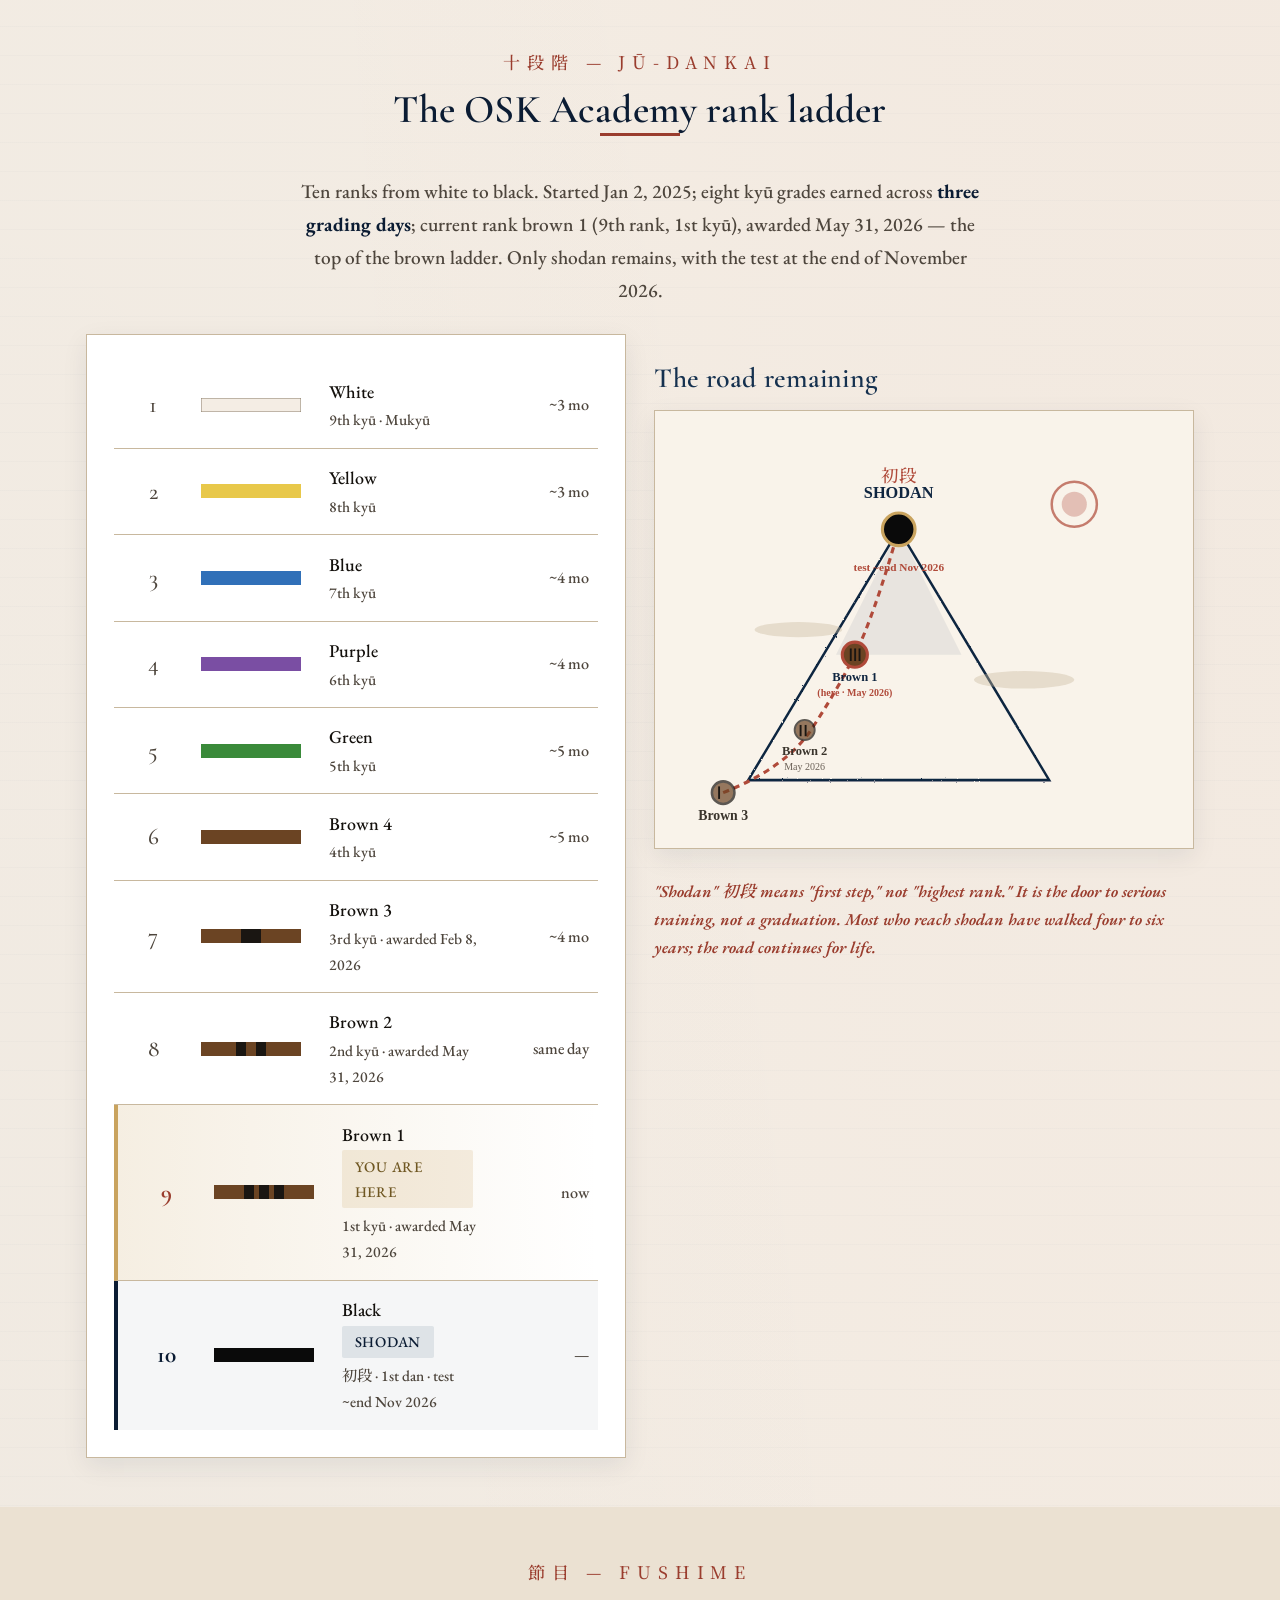
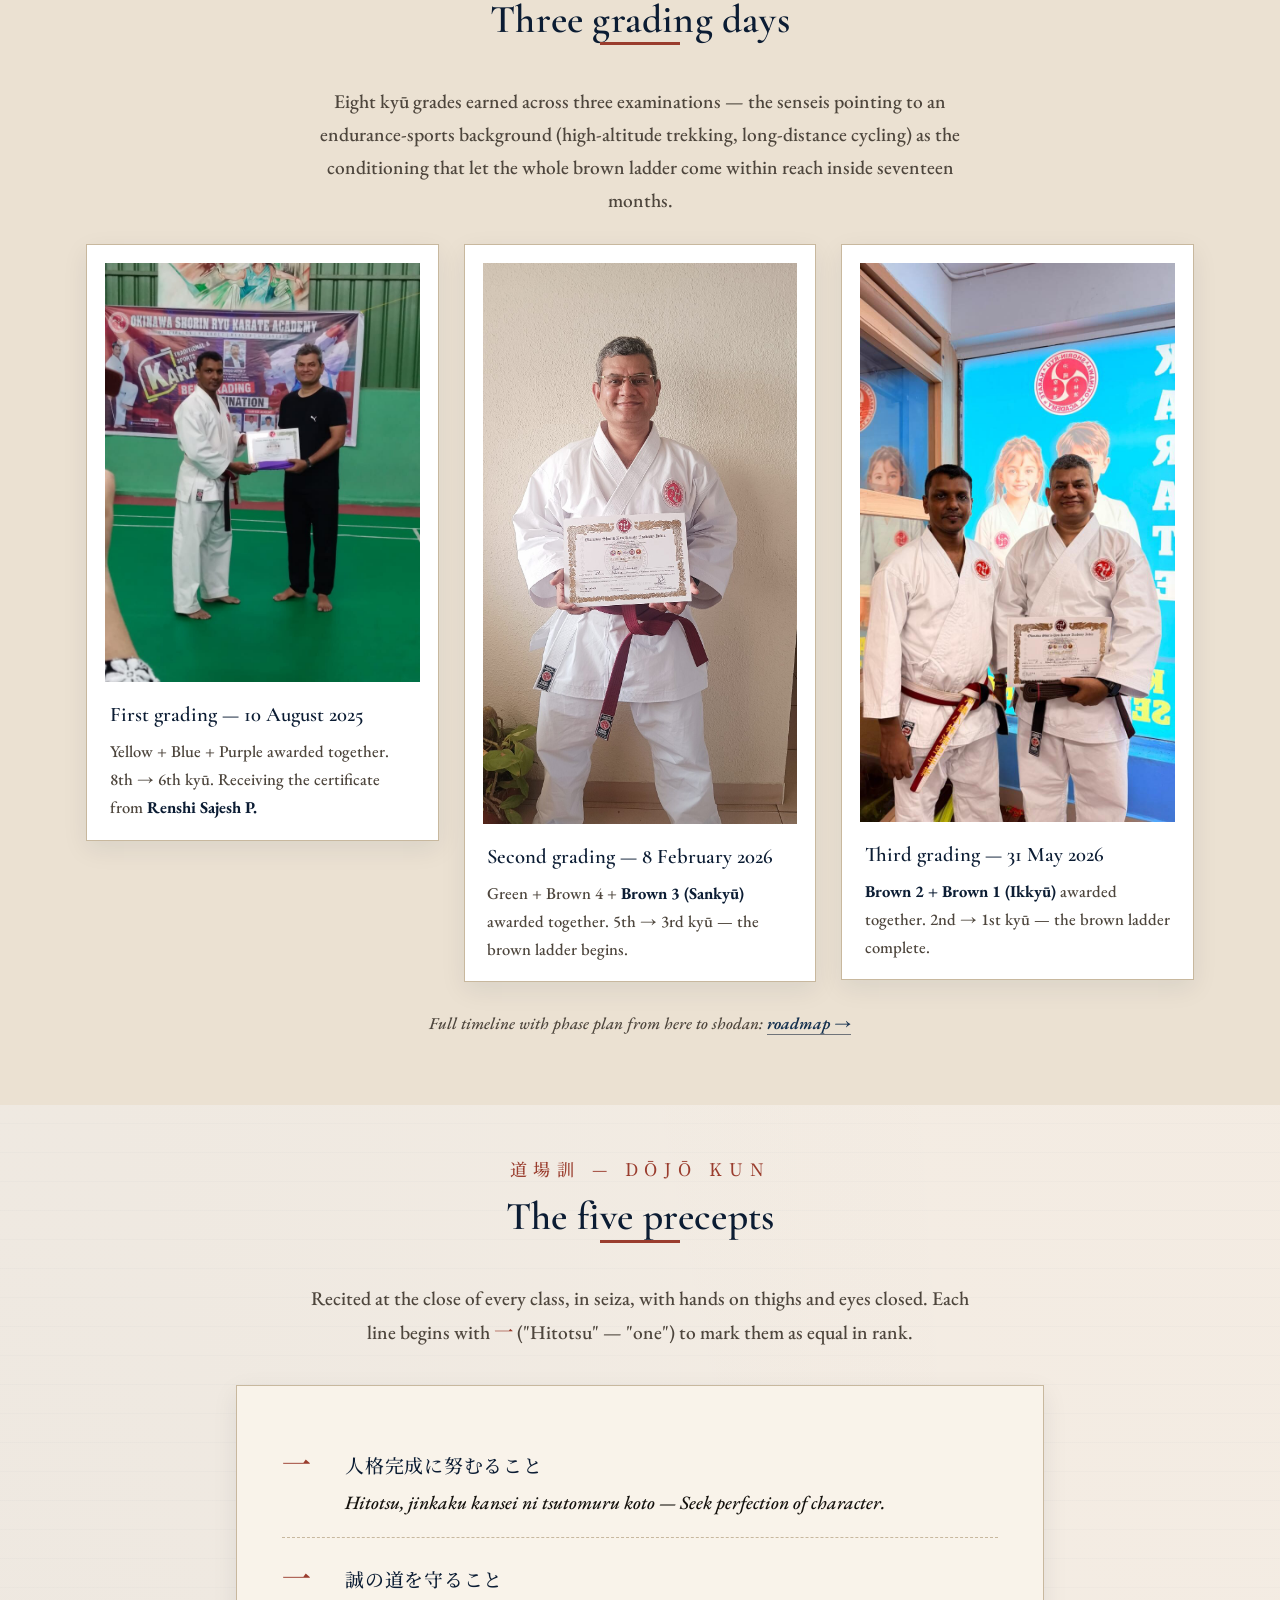
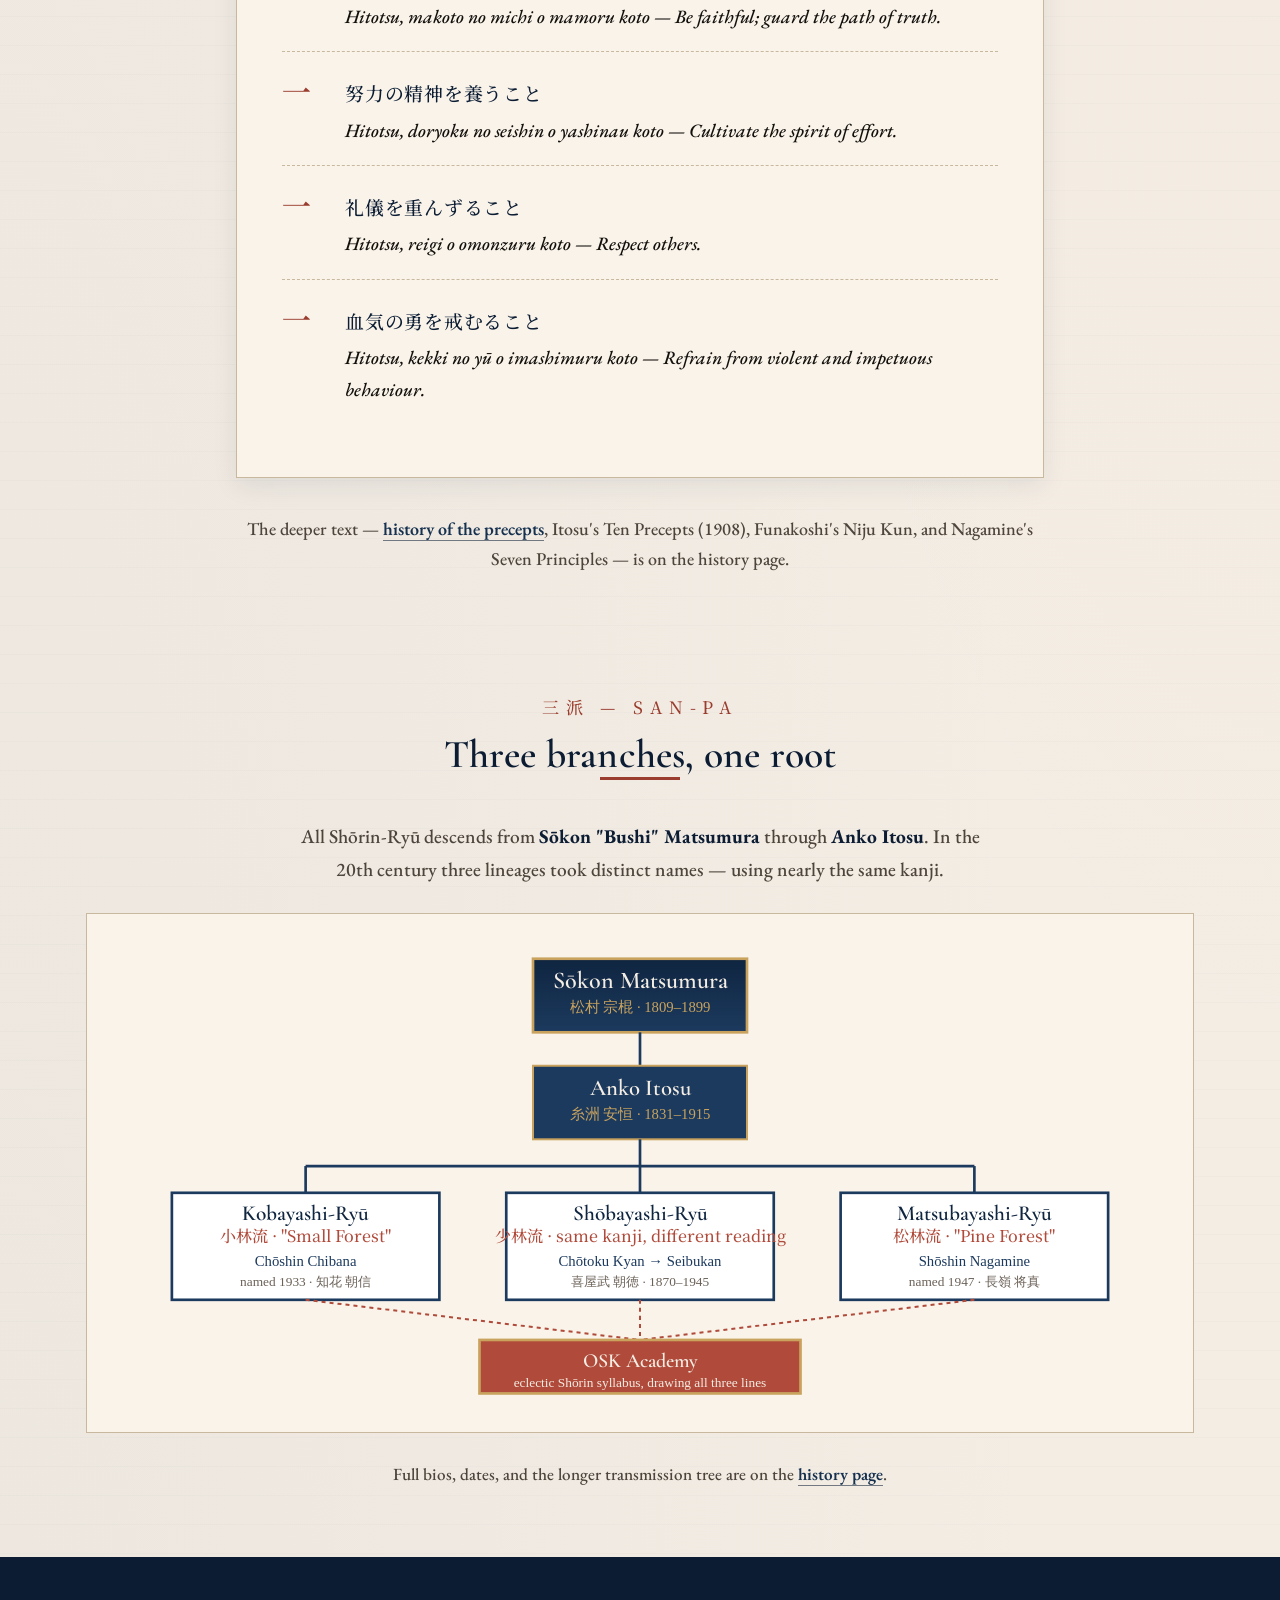
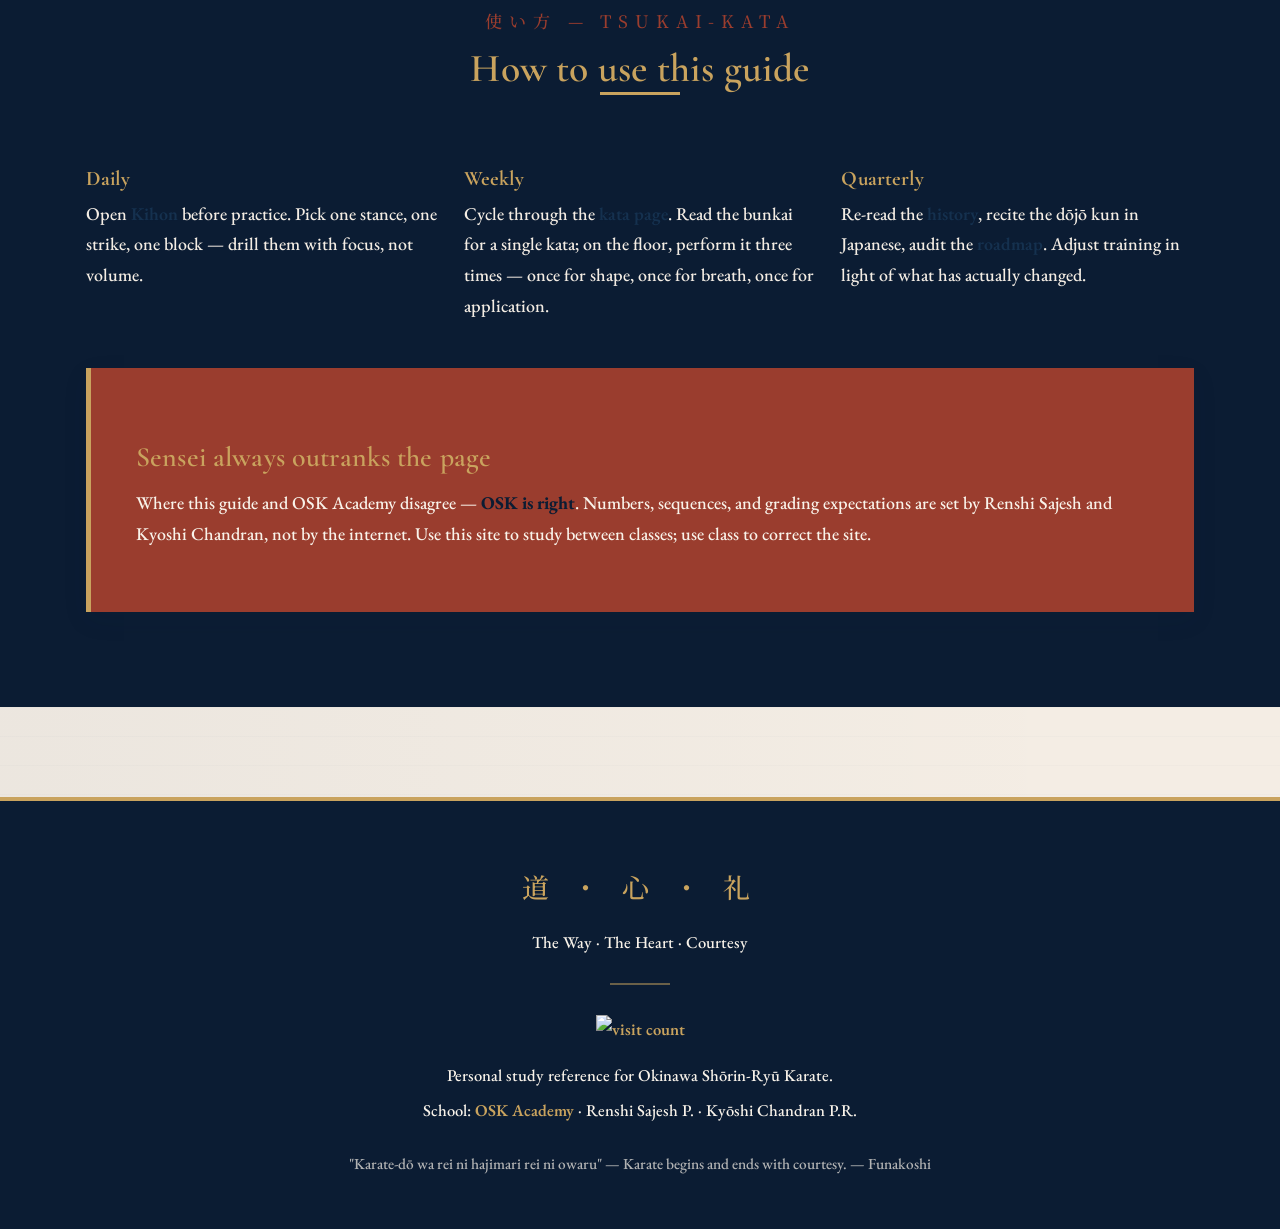
==== commit e8a73a1d: "Optimize history, roadmap, index: concise + tighter spacing - history: merged the 8 master cards' do" ====
--- a/index.html
+++ b/index.html
@@ -9,6 +9,16 @@
 <link rel="preconnect" href="https://fonts.gstatic.com" crossorigin>
 <link href="https://fonts.googleapis.com/css2?family=Cormorant+Garamond:wght@400;500;600;700&family=EB+Garamond:wght@400;500;600&family=Noto+Serif+JP:wght@400;500;700&family=JetBrains+Mono:wght@400;500&display=swap" rel="stylesheet">
 <link rel="stylesheet" href="assets/styles.css">
+<style>
+/* Page-local spacing tune (index.html only) */
+section:not(.hero){padding:2.75rem 0}
+.section-title{margin-bottom:1.5rem}
+.section-title .lede{margin-top:1rem}
+.card-grid{gap:1.25rem}
+.row-2{gap:1.6rem}
+.row-3{gap:1.4rem}
+.mt-3{margin-top:1rem}
+</style>
 <!-- Cloudflare Web Analytics -->
 <script defer src="https://static.cloudflareinsights.com/beacon.min.js" data-cf-beacon='{"token": "e20171382c37479f917e4cc268267b56"}'></script>
 </head>
@@ -583,7 +593,7 @@
       </div>
     </div>
 
-    <div class="callout warm" style="margin-top: 3rem;">
+    <div class="callout warm" style="margin-top: 1.6rem;">
       <h3>Sensei always outranks the page</h3>
       <p>Where this guide and OSK Academy disagree — <strong>OSK is right</strong>. Numbers, sequences, and grading expectations are set by Renshi Sajesh and Kyoshi Chandran, not by the internet. Use this site to study between classes; use class to correct the site.</p>
     </div>
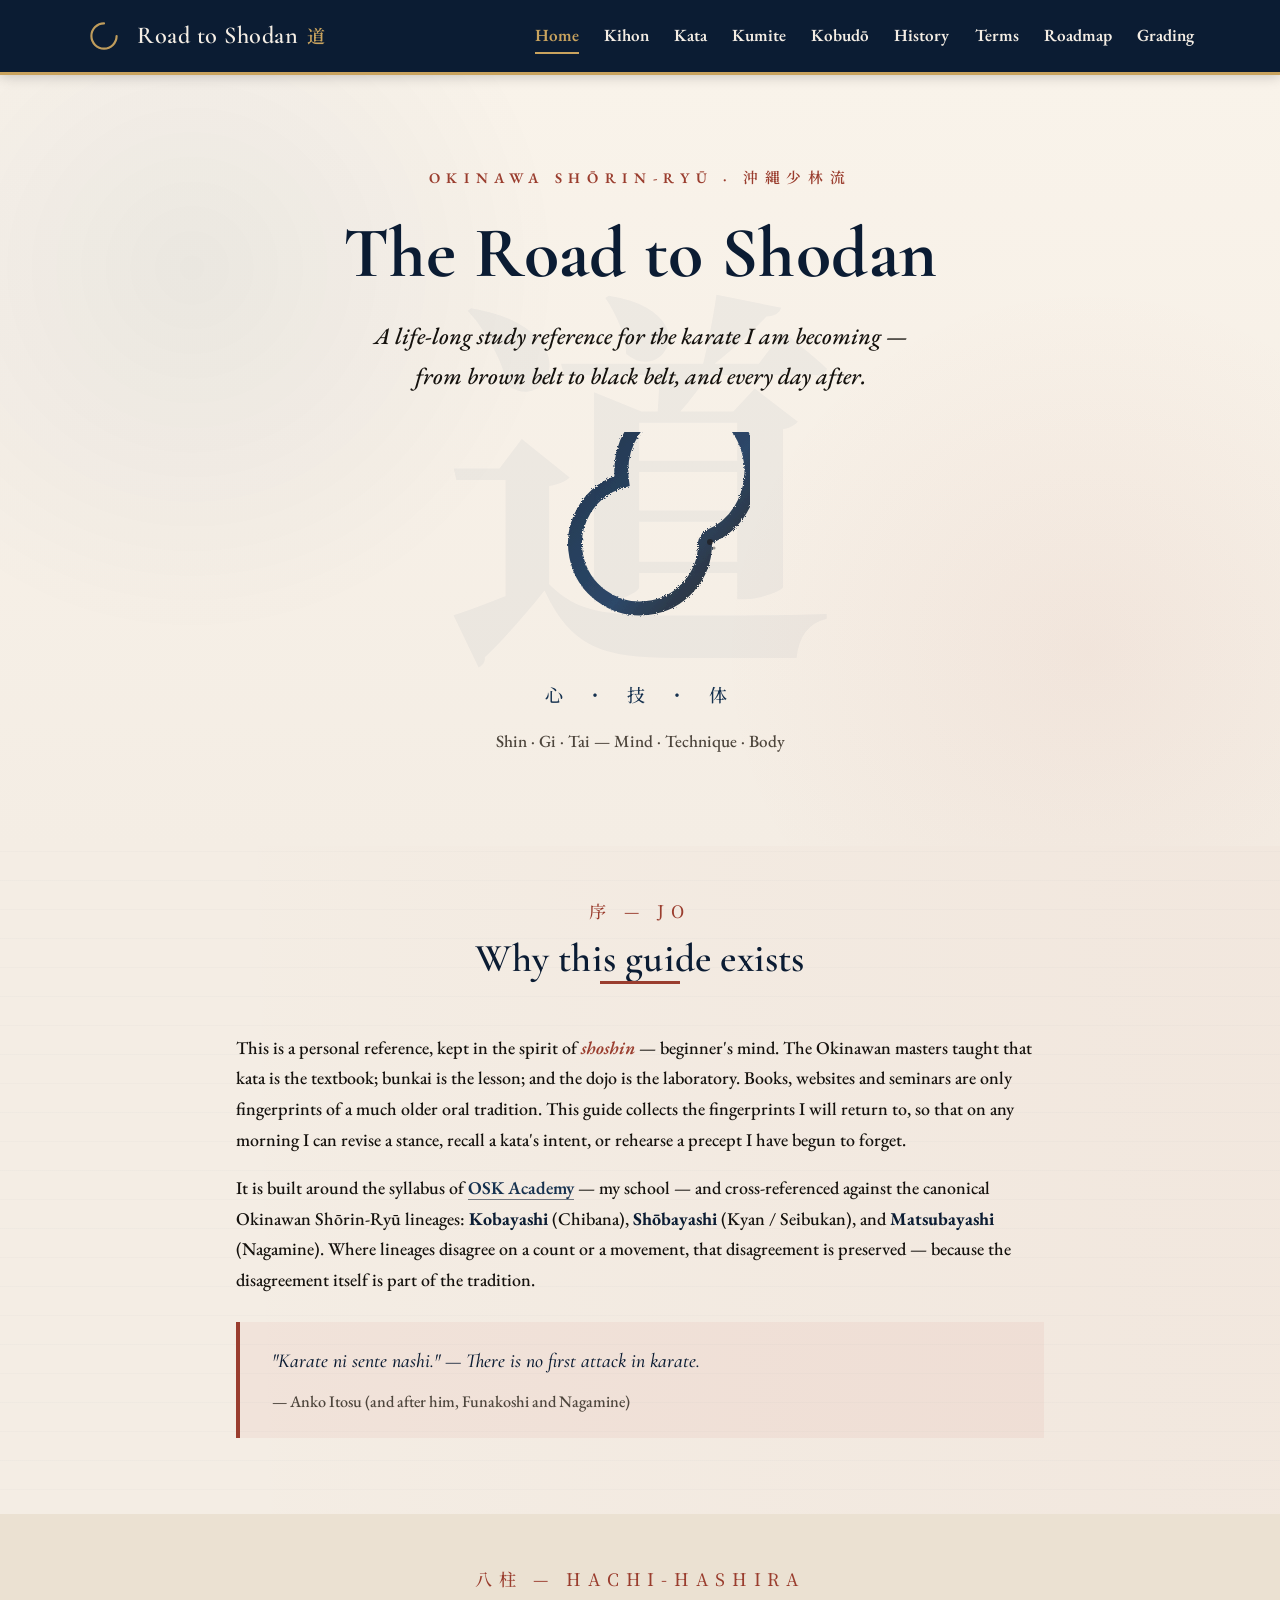
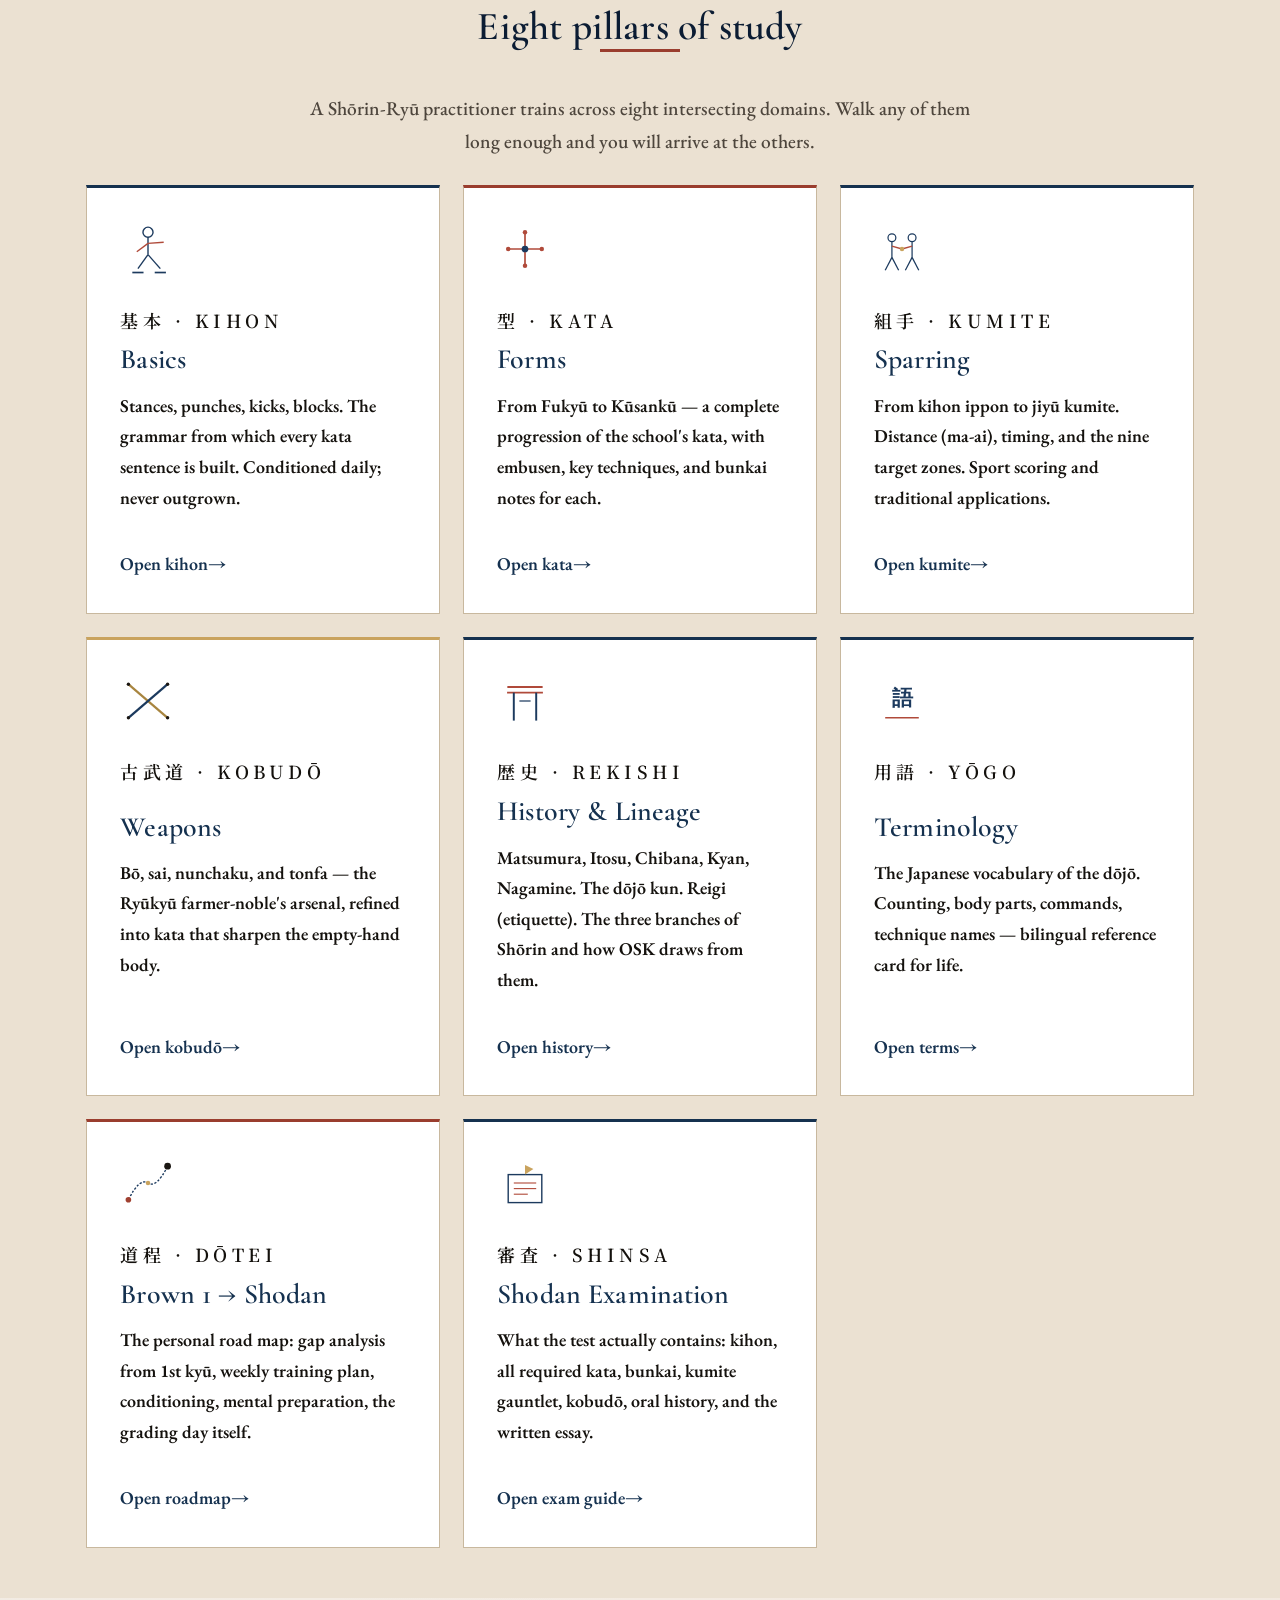
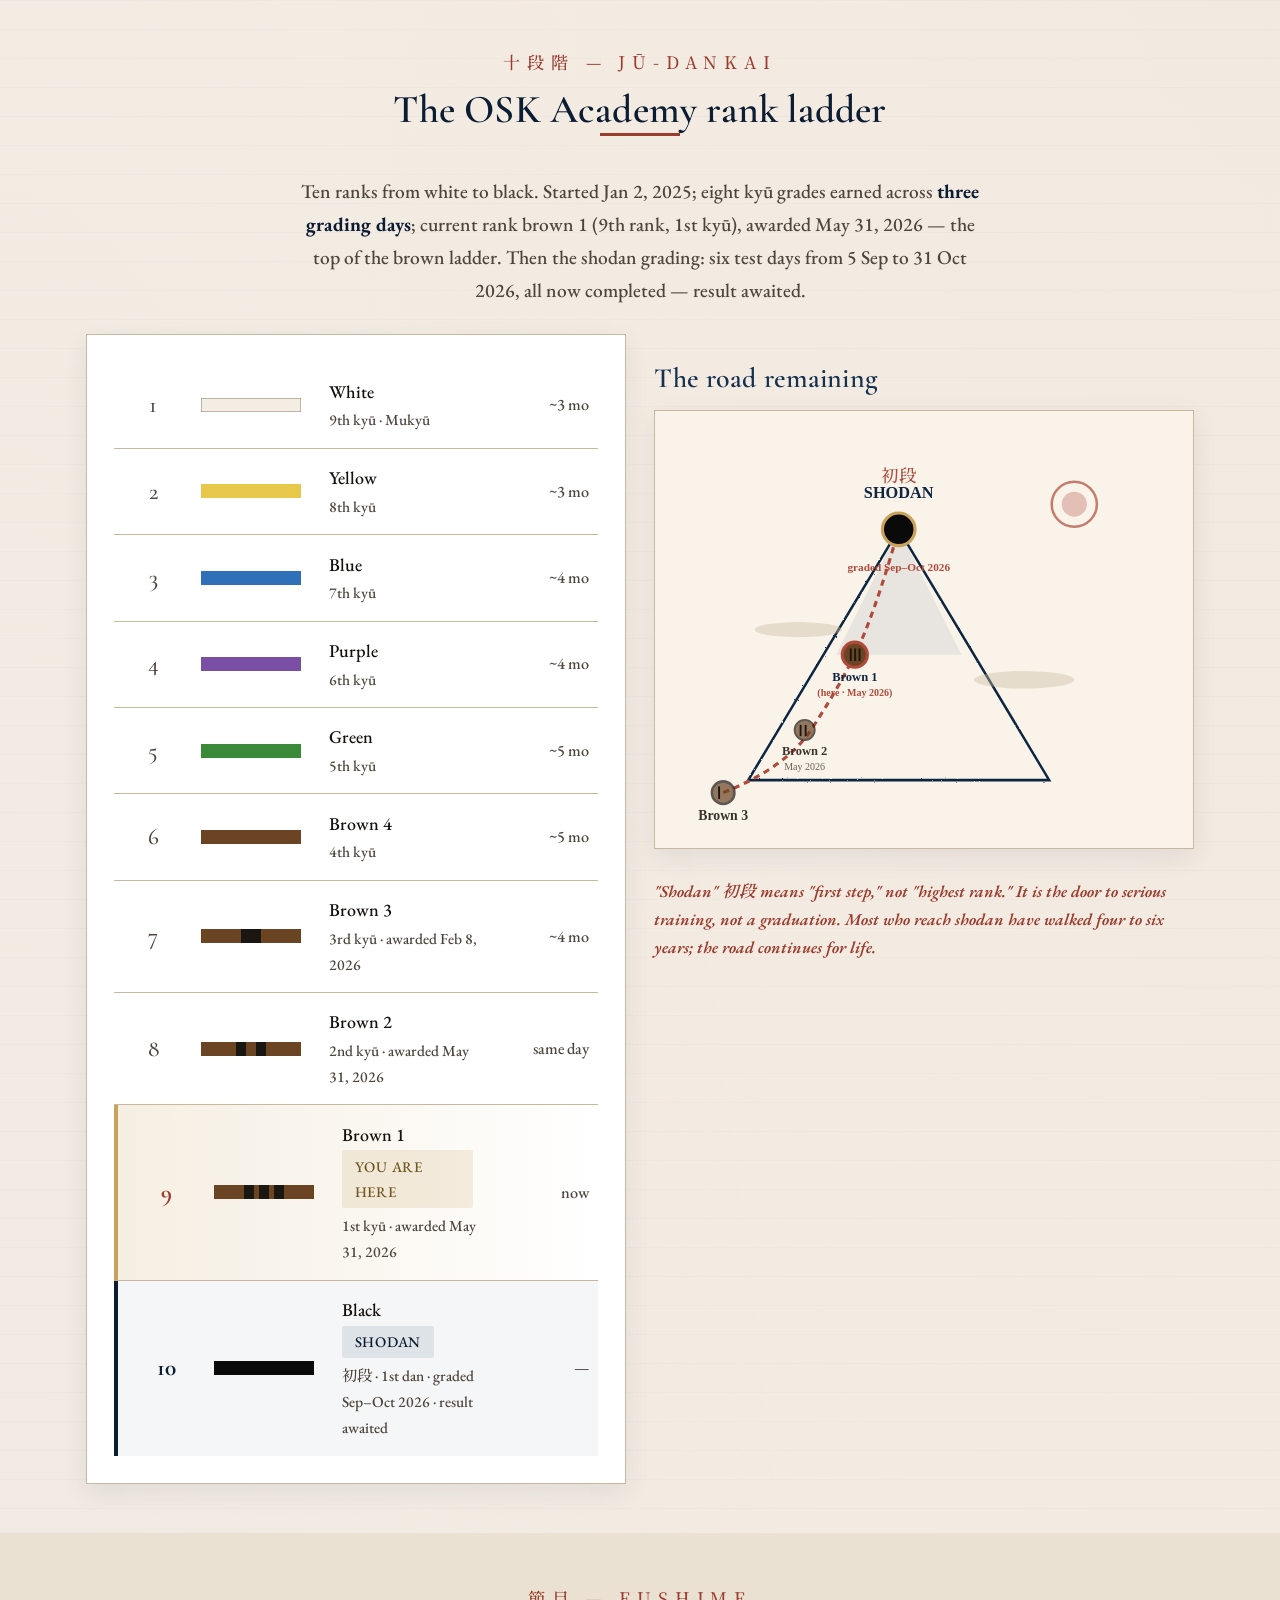
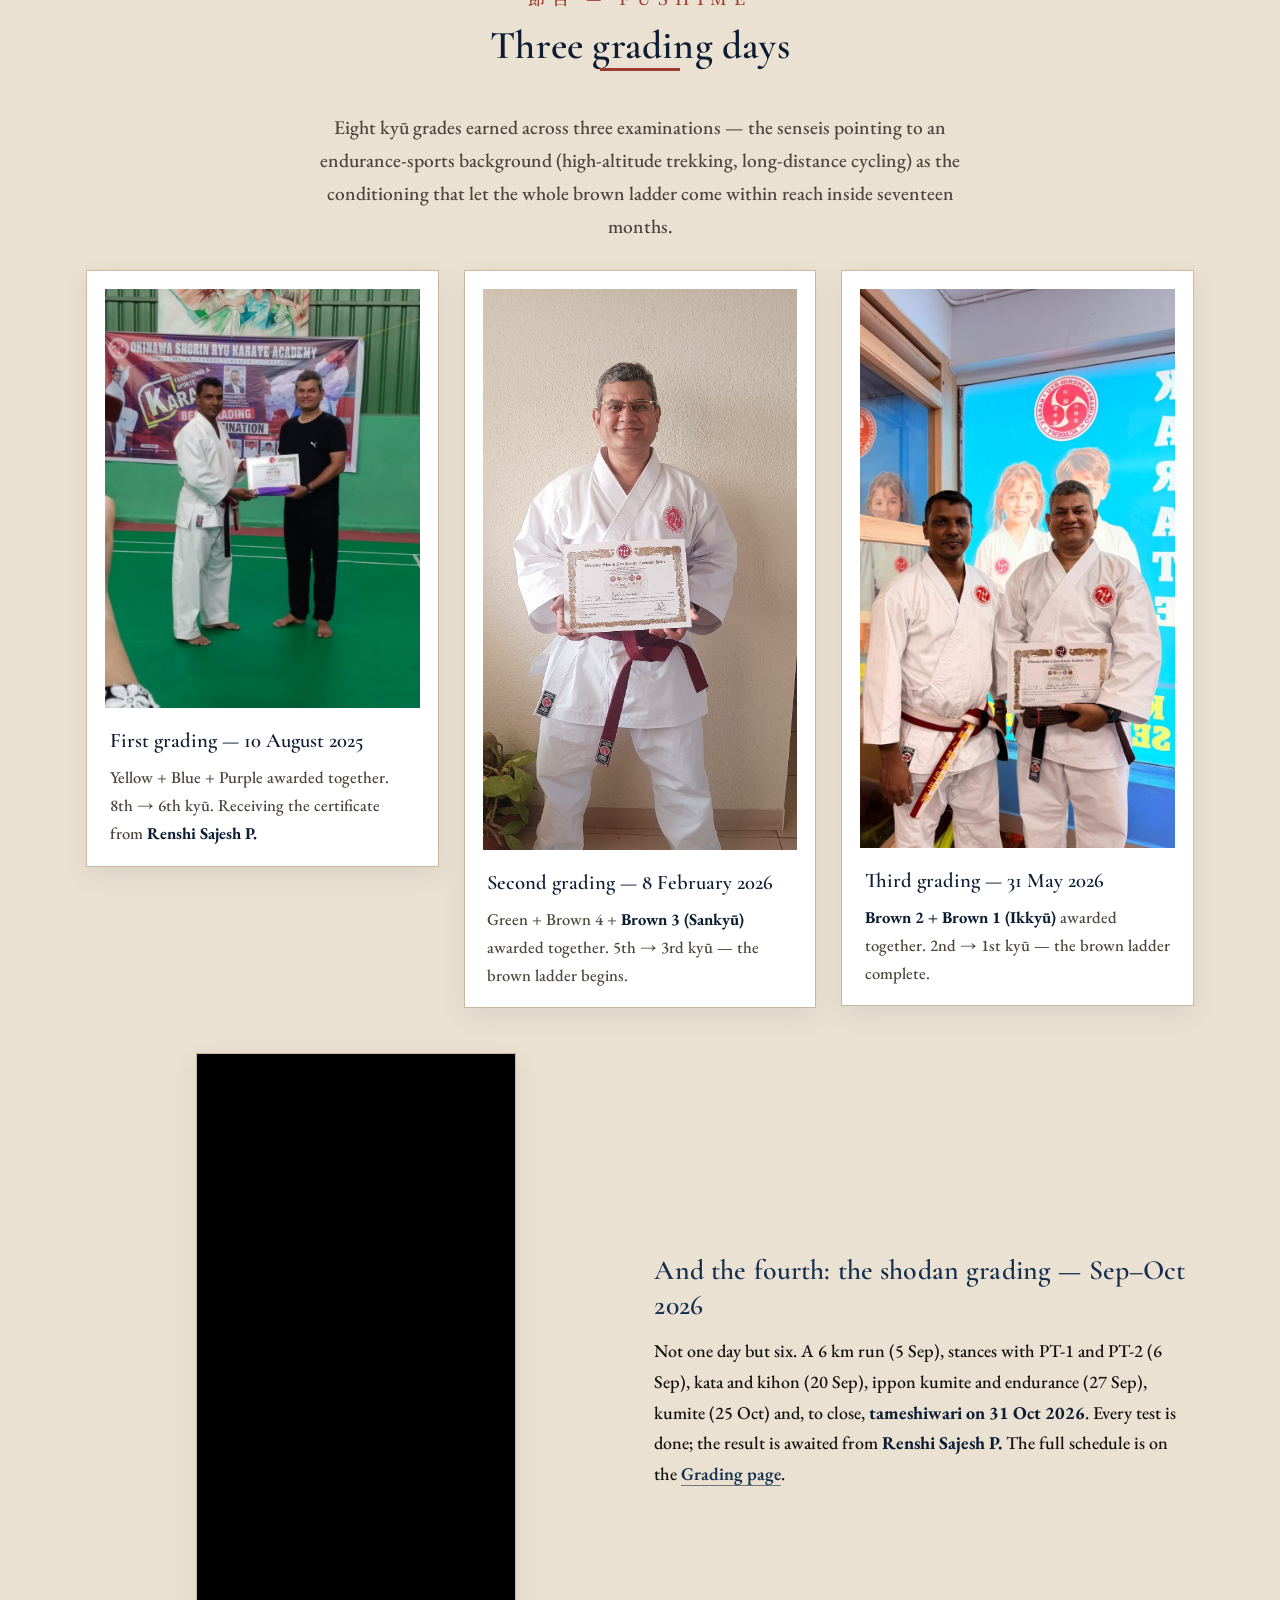
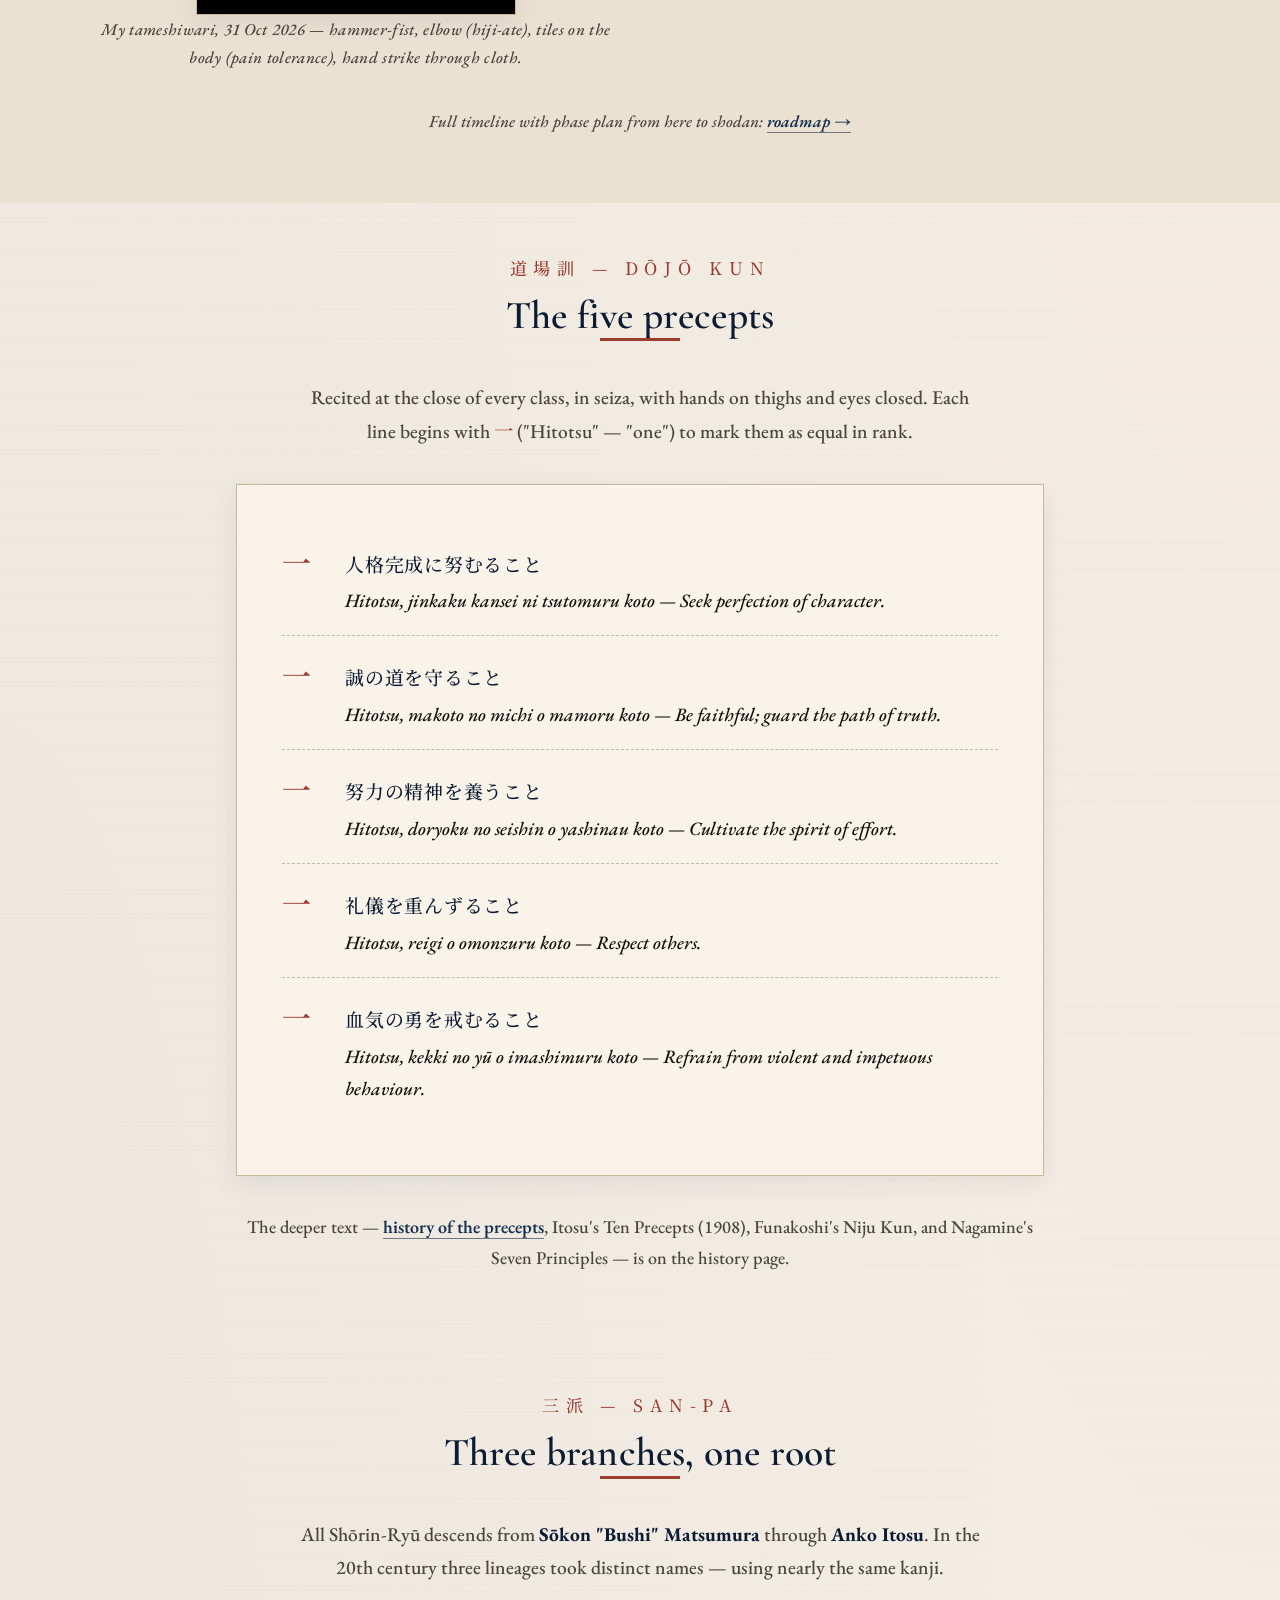
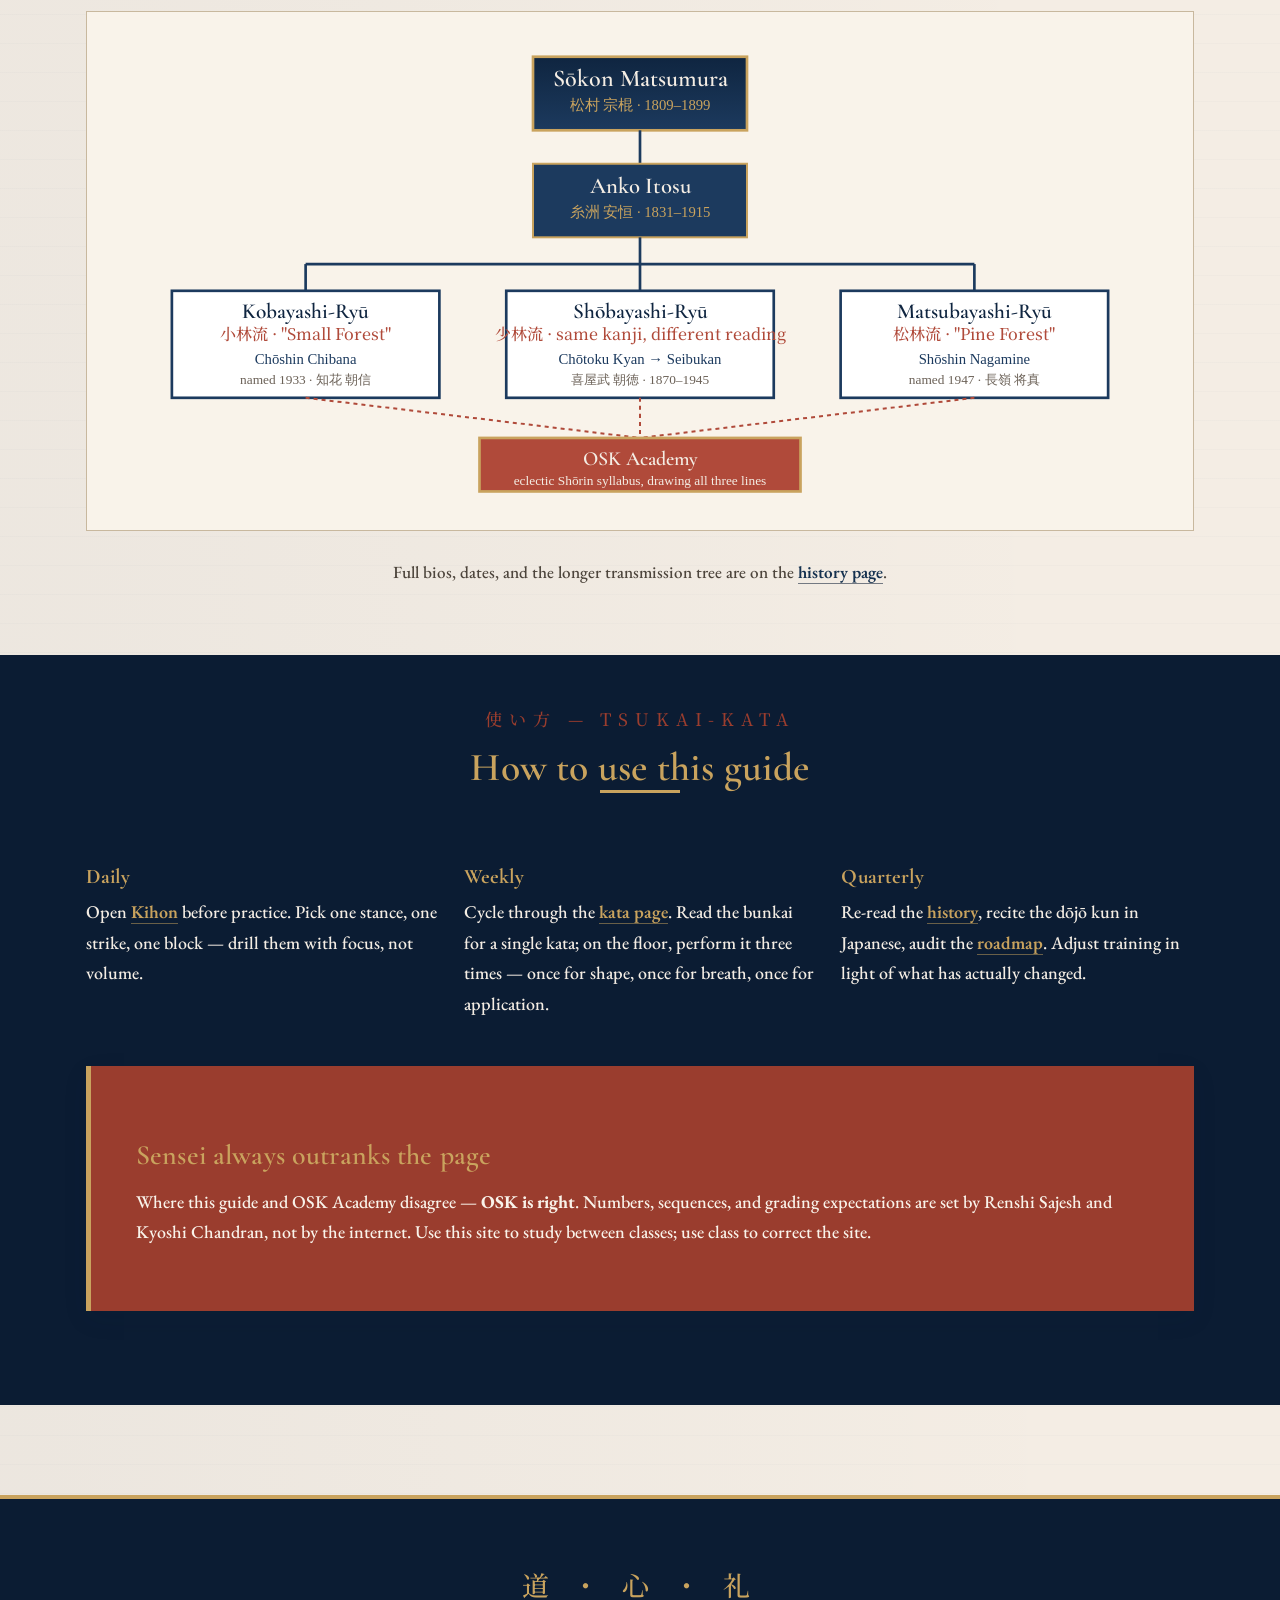
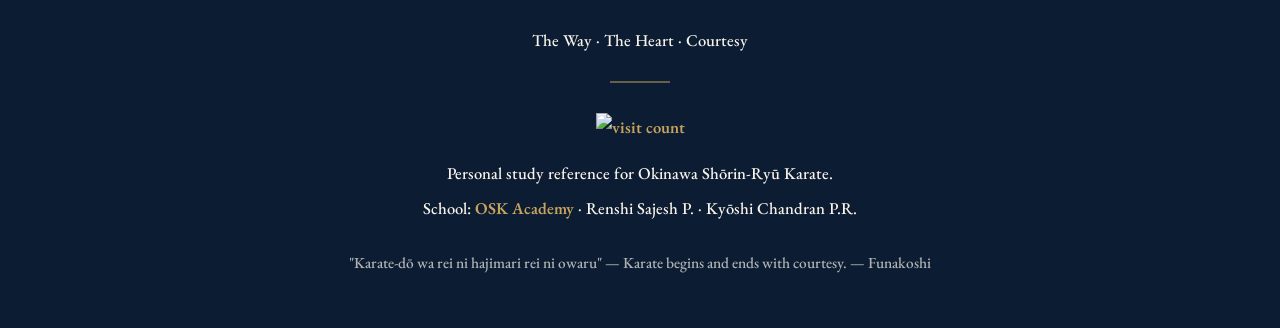
==== commit 77ed5def: "Shodan grading complete: six test days 5 Sep – 31 Oct 2026, tameshiwari video Replace the 'end of No" ====
--- a/index.html
+++ b/index.html
@@ -273,7 +273,7 @@
     <div class="section-title">
       <span class="jp">十段階 — Jū-dankai</span>
       <h2>The OSK Academy rank ladder</h2>
-      <p class="lede">Ten ranks from white to black. Started Jan 2, 2025; eight kyū grades earned across <strong>three grading days</strong>; current rank brown 1 (9th rank, 1st kyū), awarded May 31, 2026 — the top of the brown ladder. Only shodan remains, with the test at the end of November 2026.</p>
+      <p class="lede">Ten ranks from white to black. Started Jan 2, 2025; eight kyū grades earned across <strong>three grading days</strong>; current rank brown 1 (9th rank, 1st kyū), awarded May 31, 2026 — the top of the brown ladder. Then the shodan grading: six test days from 5 Sep to 31 Oct 2026, all now completed — result awaited.</p>
     </div>
 
     <div class="row-2">
@@ -345,7 +345,7 @@
         <div class="rank-row target">
           <div class="belt-num">10</div>
           <svg class="belt-vis" width="100" height="14"><rect width="100" height="14" fill="#0a0a0a"/></svg>
-          <div class="belt-name">Black <span class="tag">SHODAN</span><small>初段 · 1st dan · test ~end Nov 2026</small></div>
+          <div class="belt-name">Black <span class="tag">SHODAN</span><small>初段 · 1st dan · graded Sep–Oct 2026 · result awaited</small></div>
           <div class="belt-time">—</div>
         </div>
 
@@ -394,7 +394,7 @@
           <circle cx="180" cy="80" r="13" fill="#0a0a0a" stroke="#c9a35e" stroke-width="2.5"/>
           <text x="180" y="55" text-anchor="middle" font-family="serif" font-size="13" fill="#0f2540" font-weight="700">SHODAN</text>
           <text x="180" y="42" text-anchor="middle" font-family="'Noto Serif JP', serif" font-size="14" fill="#b04a3a">初段</text>
-          <text x="180" y="113" text-anchor="middle" font-family="serif" font-size="9" fill="#b04a3a" font-weight="600">test ~end Nov 2026</text>
+          <text x="180" y="113" text-anchor="middle" font-family="serif" font-size="9" fill="#b04a3a" font-weight="600">graded Sep–Oct 2026</text>
 
           <!-- sun -->
           <circle cx="320" cy="60" r="18" fill="none" stroke="#b04a3a" stroke-width="2" opacity="0.7"/>
@@ -451,6 +451,21 @@
           <p style="margin: 0.25rem 0 0; font-size: 0.92rem; color: var(--gray-soft);"><strong>Brown 2 + Brown 1 (Ikkyū)</strong> awarded together. 2nd → 1st kyū — the brown ladder complete.</p>
         </figcaption>
       </figure>
+    </div>
+
+    <div class="row-2" style="align-items: center; margin-top: 2.5rem;">
+      <div>
+        <div class="tech-video vertical">
+          <iframe loading="lazy" src="https://www.youtube-nocookie.com/embed/-9Pc5qXiau8"
+                  title="My shodan grading tameshiwari — 31 Oct 2026"
+                  allow="accelerometer; autoplay; clipboard-write; encrypted-media; gyroscope; picture-in-picture" allowfullscreen></iframe>
+        </div>
+        <p class="kata-video-caption">My tameshiwari, 31 Oct 2026 — hammer-fist, elbow (hiji-ate), tiles on the body (pain tolerance), hand strike through cloth.</p>
+      </div>
+      <div>
+        <h3>And the fourth: the shodan grading — Sep–Oct 2026</h3>
+        <p>Not one day but six. A 6 km run (5 Sep), stances with PT-1 and PT-2 (6 Sep), kata and kihon (20 Sep), ippon kumite and endurance (27 Sep), kumite (25 Oct) and, to close, <strong>tameshiwari on 31 Oct 2026</strong>. Every test is done; the result is awaited from <strong>Renshi Sajesh P.</strong> The full schedule is on the <a href="grading.html">Grading page</a>.</p>
+      </div>
     </div>
 
     <p style="text-align: center; margin-top: 1.5rem; font-size: 0.92rem; color: var(--gray-soft); font-style: italic;">
--- a/assets/styles.css
+++ b/assets/styles.css
@@ -63,6 +63,12 @@
 p { margin-bottom: 1rem; }
 strong { color: var(--indigo-deep); font-weight: 700; }
 em { color: var(--beni); font-weight: 600; }
+
+/* Keep inline emphasis legible on dark backgrounds (section.dark + the dark/warm callouts);
+   .callout.paper is light, so it is excluded and keeps the default ink colors. */
+section.dark strong, .callout:not(.paper) strong { color: inherit; }
+section.dark em, .callout:not(.paper) em { color: var(--kincha); }
+section.dark a, .callout:not(.paper) a { color: var(--kincha); border-bottom-color: rgba(201, 163, 94, 0.5); }
 
 a { color: var(--indigo); text-decoration: none; border-bottom: 1px solid rgba(11, 28, 51, 0.55); transition: all 0.18s ease; font-weight: 600; }
 a:hover { color: var(--beni); border-bottom-color: var(--beni); }
